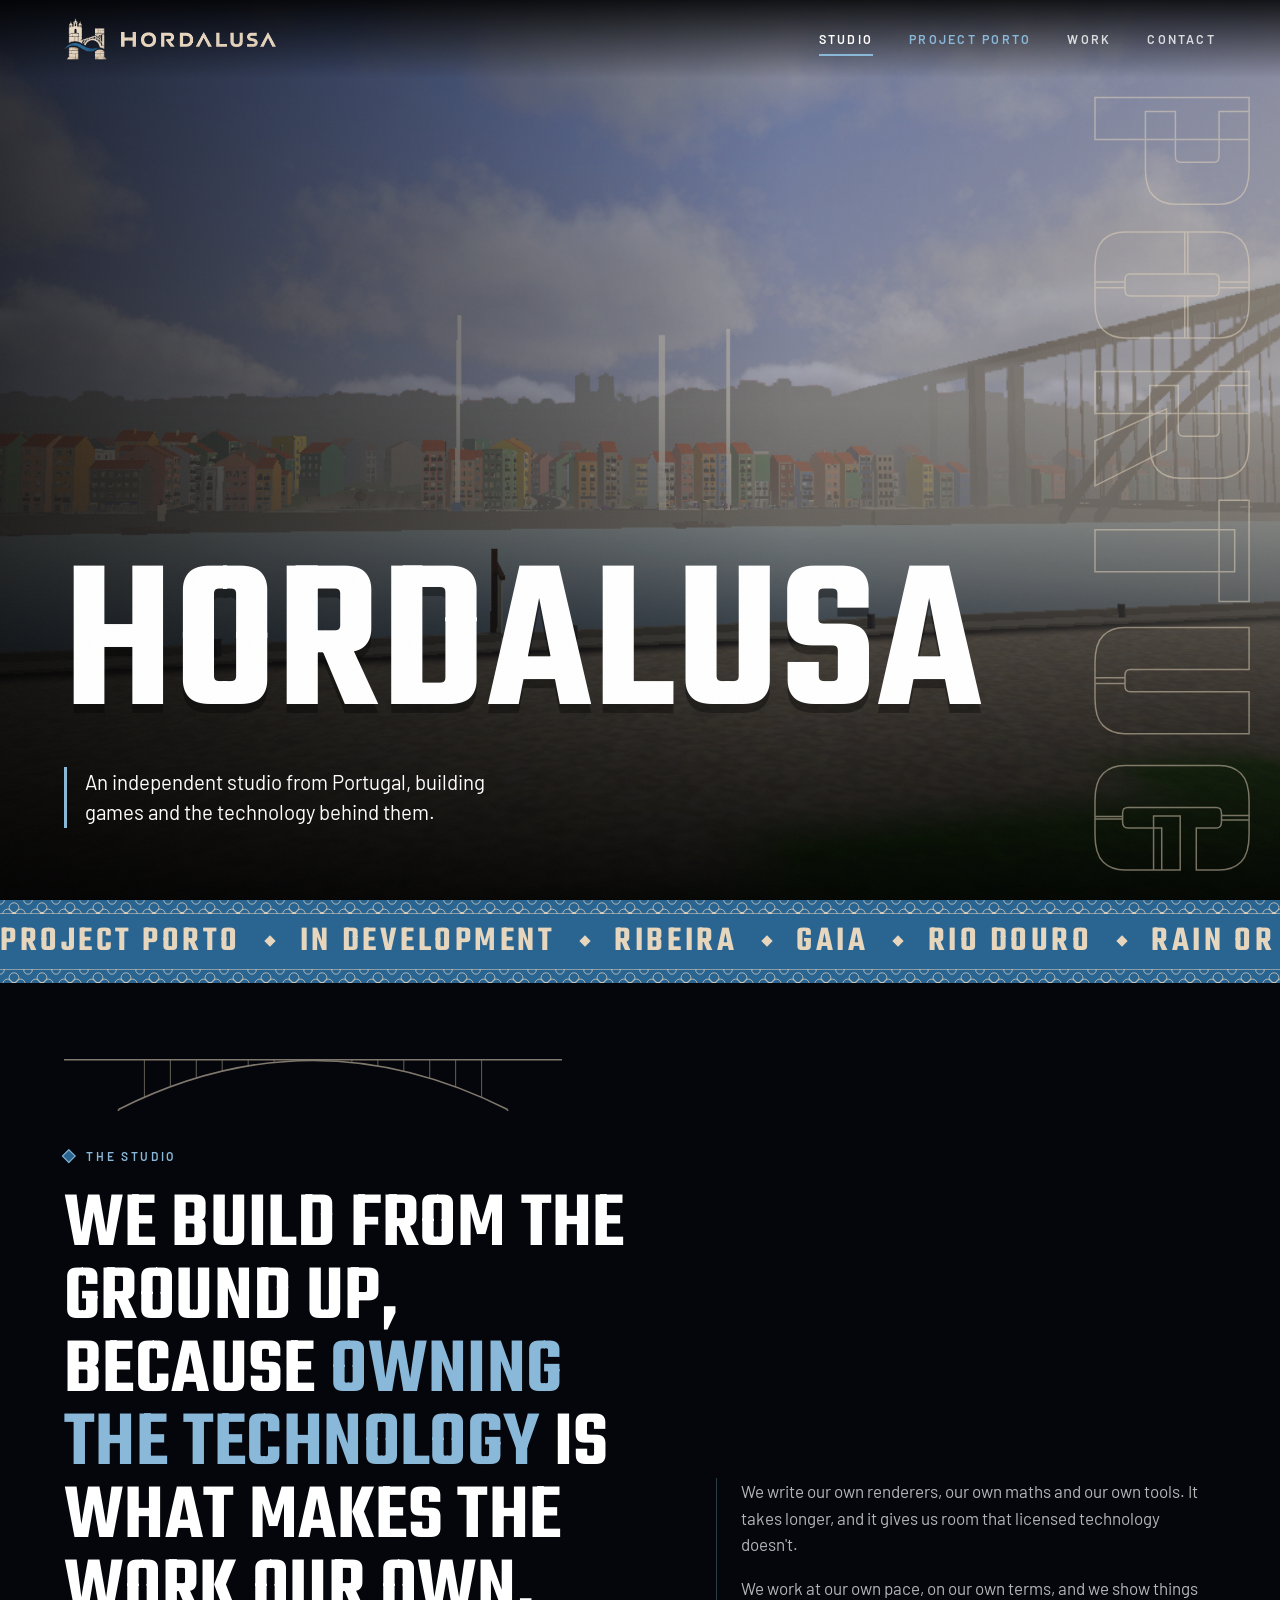
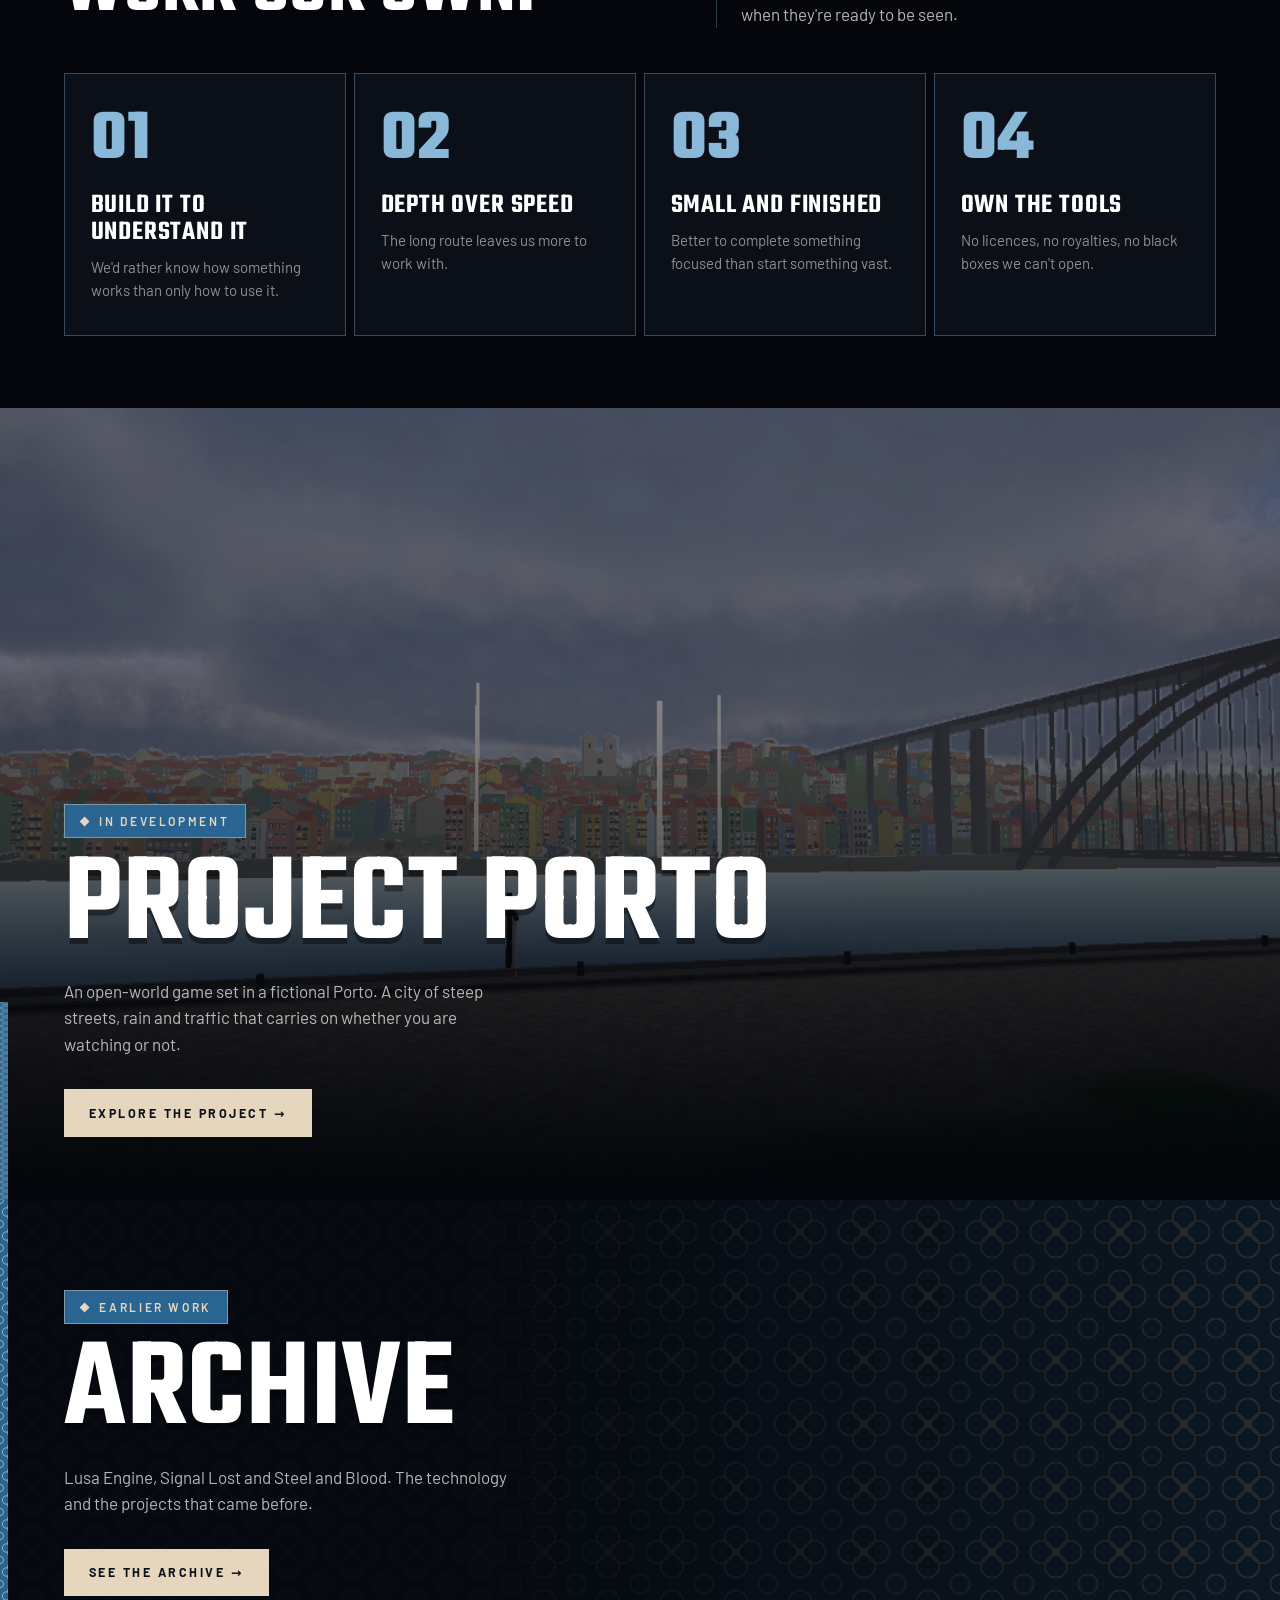
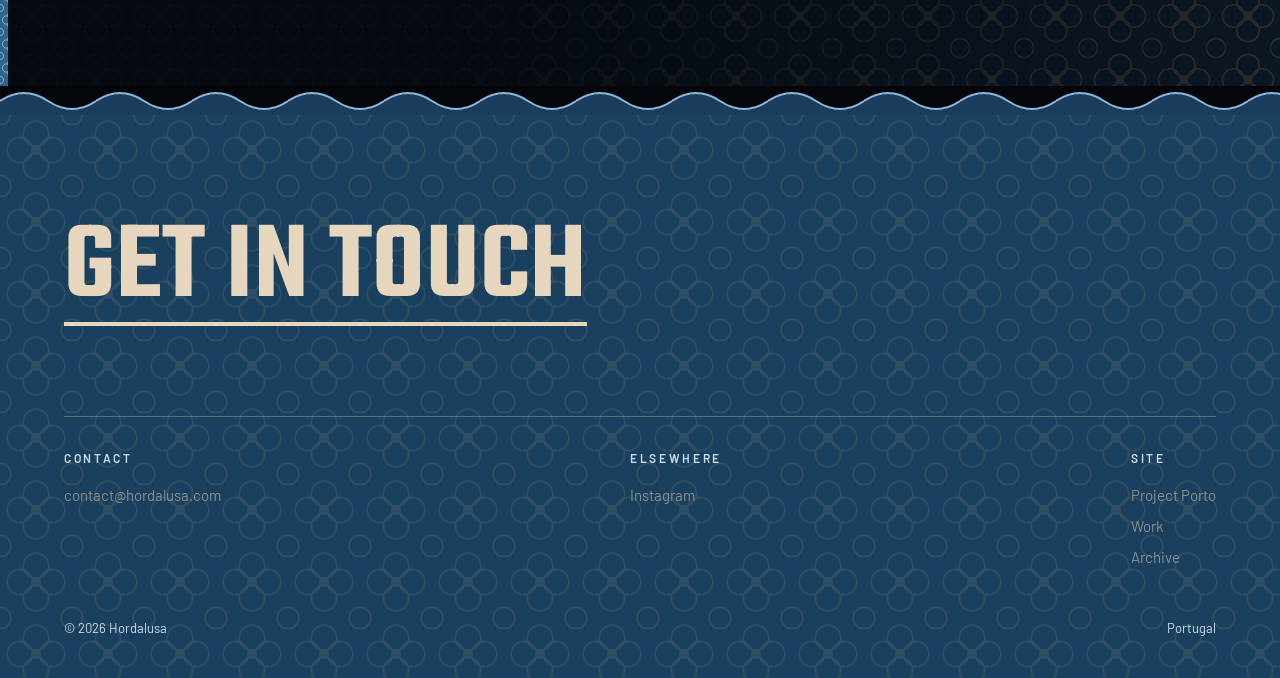
==== index.html @ 6fff0512 "Azulejo look: logo palette, real logo, tighter spacing, mobile fixes - Use the Hordalusa logo (stone" ====
<!DOCTYPE html>
<html lang="en">

<head>
    <meta charset="UTF-8">
    <meta name="viewport" content="width=device-width, initial-scale=1.0">
    <meta name="description"
        content="Hordalusa is an independent studio from Portugal. We build games and the technology behind them, from the ground up.">
    <meta name="theme-color" content="#000000">
    <link rel="icon" type="image/png" sizes="128x128" href="brand/favicon.png">
    <link rel="icon" type="image/png" sizes="32x32" href="brand/favicon-32.png">
    <title>Hordalusa</title>
    <link rel="preconnect" href="https://fonts.googleapis.com">
    <link rel="preconnect" href="https://fonts.gstatic.com" crossorigin>
    <link href="https://fonts.googleapis.com/css2?family=Teko:wght@500;600;700&family=Barlow:wght@400;500;600&display=swap"
        rel="stylesheet">
    <link rel="stylesheet" href="style.css">
    <script src="script.js" defer></script>
    <script src="loader.js" defer></script>
</head>

<body class="loading">

    <!-- Loader -->
    <div class="loader" id="loader">
        <div class="loader-name"><span>Horda</span><span>Lusa</span></div>
        <div class="loader-stage"></div>
        <div class="loader-line"></div>
    </div>


    <header class="masthead">
        <a href="index.html" class="mark" aria-label="Hordalusa"><span>Horda</span><span>Lusa</span></a>
        <nav class="menu">
            <a href="index.html">Studio</a>
            <a href="porto.html">Project Porto</a>
            <a href="projects.html">Work</a>
            <a href="#contact">Contact</a>
        </nav>
        <button class="menu-btn" aria-expanded="false">Menu</button>
    </header>

    <!-- ===================== STAGE ===================== -->
    <section class="stage" data-word="PORTUGAL">
        <div class="stage-media">
            <img src="porto/porto-hero.png" alt="" fetchpriority="high">
        </div>
        <div class="stage-content">
            <h1 class="title-xl">Hordalusa</h1>
            <p class="body-lg">An independent studio from Portugal, building games and
                the technology behind them.</p>
        </div>
    </section>

    <div class="ticker" aria-hidden="true">
        <div class="ticker-track"><span>Project Porto</span><span>In development</span><span>Ribeira</span><span>Gaia</span><span>Rio Douro</span><span>Rain or shine</span><span>Day and night</span><span>Made in Portugal</span><span>Project Porto</span><span>In development</span><span>Ribeira</span><span>Gaia</span><span>Rio Douro</span><span>Rain or shine</span><span>Day and night</span><span>Made in Portugal</span><span>Project Porto</span><span>In development</span><span>Ribeira</span><span>Gaia</span><span>Rio Douro</span><span>Rain or shine</span><span>Day and night</span><span>Made in Portugal</span><span>Project Porto</span><span>In development</span><span>Ribeira</span><span>Gaia</span><span>Rio Douro</span><span>Rain or shine</span><span>Day and night</span><span>Made in Portugal</span></div>
    </div>

    <!-- =========================================================================
         LATEST  (OCULTO: atributo "hidden" na <section>. Para voltar a mostrar,
         basta tirar o "hidden". O conteudo do devlog da Lusa Engine / Signal Lost
         continua todo aqui e em lusa-engine.html.)

         As tres entradas mais recentes do devlog, espelhadas aqui. E' a unica
         coisa da homepage que muda, por isso vem logo a seguir ao hero.

         A PRIMEIRA e' a entrada em destaque (.latest-lead) e leva imagem
         grande; as outras duas sao secundarias. Quando acrescentares uma
         entrada nova em lusa-engine.html: o que estava em destaque passa a
         secundario, o ultimo secundario sai, e a nova entra no destaque.
         ====================================================================== -->
    <section class="latest" id="latest" hidden>
        <div class="latest-head">
            <div>
                <span class="meta">Latest</span>
                <h2 class="title-lg">What we're working on</h2>
            </div>
            <a href="lusa-engine.html#devlog" class="go">Read the devlog &rarr;</a>
        </div>

        <div class="latest-grid">

            <a href="lusa-engine.html#devlog" class="latest-item latest-lead rise">
                <div class="latest-shot">
                    <img src="engine/signal-lost-prop-dresser.png"
                         alt="A dark wooden dresser with brass handles"
                         loading="lazy" width="1174" height="904">
                </div>
                <div class="latest-text">
                    <div class="latest-meta">
                        <span class="latest-version">v0.9</span>
                        <span class="latest-track">Signal Lost</span>
                    </div>
                    <h3>The things people leave behind</h3>
                    <p>The house is being furnished one object at a time, and each one has
                        to survive a torch beam resting on it &mdash; because that is the
                        moment a player decides whether anyone ever lived here.</p>
                    <span class="go">Read it &rarr;</span>
                </div>
            </a>

            <a href="lusa-engine.html#devlog" class="latest-item rise">
                <div class="latest-shot">
                    <img src="engine/signal-lost-radio-02.png"
                         alt="A hand holding a police radio"
                         loading="lazy" width="970" height="771">
                </div>
                <div class="latest-text">
                    <div class="latest-meta">
                        <span class="latest-version">v0.7</span>
                        <span class="latest-track">Signal Lost</span>
                    </div>
                    <h3>The thing in your hand</h3>
                    <p>The radio is the only company you get.</p>
                </div>
            </a>

            <a href="lusa-engine.html#devlog" class="latest-item rise">
                <div class="latest-shot">
                    <img src="engine/signal-lost-hall-01.png"
                         alt="The hall of the house, lit by a single lamp"
                         loading="lazy" width="1451" height="969">
                </div>
                <div class="latest-text">
                    <div class="latest-meta">
                        <span class="latest-version">v0.6</span>
                        <span class="latest-track">Signal Lost</span>
                    </div>
                    <h3>The hall</h3>
                    <p>The first room, and the one that teaches you how far the light
                        reaches.</p>
                </div>
            </a>

        </div>
    </section>

    <!-- ===================== STATEMENT ===================== -->
    <section class="statement" id="studio">
        <div class="statement-inner">
            <span class="meta rise">The studio</span>
            <p class="statement-lead rise">We build from the ground up, because <span class="hl">owning the
                technology</span> is what makes the work our own.</p>

            <div class="statement-body rise">
                <p>We write our own renderers, our own maths and our own tools. It takes longer,
                    and it gives us room that licensed technology doesn't.</p>
                <p>We work at our own pace, on our own terms, and we show things when they're
                    ready to be seen.</p>
            </div>

            <div class="tenets">
                <div class="tenet rise">
                    <h3>Build it to understand it</h3>
                    <p>We'd rather know how something works than only how to use it.</p>
                </div>
                <div class="tenet rise">
                    <h3>Depth over speed</h3>
                    <p>The long route leaves us more to work with.</p>
                </div>
                <div class="tenet rise">
                    <h3>Small and finished</h3>
                    <p>Better to complete something focused than start something vast.</p>
                </div>
                <div class="tenet rise">
                    <h3>Own the tools</h3>
                    <p>No licences, no royalties, no black boxes we can't open.</p>
                </div>
            </div>
        </div>
    </section>

    <!-- ===================== WORK ===================== -->
    <a href="porto.html" class="band">
        <div class="band-media">
            <img src="porto/porto-rain.png" alt="The Douro under a heavy rain sky, the far bank and the bridge" loading="lazy">
        </div>
        <div class="band-content">
            <span class="meta">In development</span>
            <h2 class="title-lg">Project Porto</h2>
            <p>An open-world game set in a fictional Porto. A city of steep streets, rain
                and traffic that carries on whether you are watching or not.</p>
            <span class="go">Explore the project &rarr;</span>
        </div>
    </a>

    <section class="band band-plain">
        <div class="band-content">
            <span class="meta">Earlier work</span>
            <h2 class="title-lg">Archive</h2>
            <p>Lusa Engine, Signal Lost and Steel and Blood. The technology and the
                projects that came before.</p>
            <a href="projects.html#archive" class="go">See the archive &rarr;</a>
        </div>
    </section>

    <!-- ===================== FOOT ===================== -->
    <footer class="foot" id="contact">
        <div class="foot-inner">
            <a href="mailto:contact@hordalusa.com" class="foot-cta">Get in touch</a>

            <div class="foot-rows">
                <div class="foot-col">
                    <span class="meta">Contact</span>
                    <a href="mailto:contact@hordalusa.com">contact@hordalusa.com</a>
                </div>
                <div class="foot-col">
                    <span class="meta">Elsewhere</span>
                    <a href="https://instagram.com/hordalusa" target="_blank" rel="noopener">Instagram</a>
                </div>
                <div class="foot-col">
                    <span class="meta">Site</span>
                    <a href="porto.html">Project Porto</a>
                    <a href="projects.html">Work</a>
                    <a href="projects.html#archive">Archive</a>
                </div>
            </div>

            <div class="foot-base">
                <span>&copy; 2026 Hordalusa</span>
                <span>Portugal</span>
            </div>
        </div>
    </footer>

</body>

</html>
---- style.css ----
/* =============================================================================
   HORDALUSA
   -----------------------------------------------------------------------------
   The work is the design. Imagery runs edge to edge, typography carries the
   voice, and there is almost no interface in between. No cards, no borders,
   no badges — those belong to dashboards, not studios.
   ============================================================================= */

:root {
    --black: #000;
    --near-black: #060606;
    --white: #fff;
    --grey: #8f8f8f;
    --grey-dark: #4a4a4a;
    --line: rgba(255, 255, 255, 0.14);

    --display: 'Teko', system-ui, sans-serif;
    --body: 'Barlow', system-ui, sans-serif;

    --ease: cubic-bezier(0.22, 1, 0.36, 1);
    --gutter: clamp(1.5rem, 5vw, 5rem);
}

*,
*::before,
*::after {
    box-sizing: border-box;
    margin: 0;
    padding: 0;
}

html {
    scroll-behavior: smooth;
    -webkit-text-size-adjust: 100%;
}

body {
    background: var(--black);
    color: var(--white);
    font-family: var(--body);
    font-size: 1.0625rem;
    line-height: 1.55;
    -webkit-font-smoothing: antialiased;
    overflow-x: hidden;
}

img {
    display: block;
    max-width: 100%;
}

a {
    color: inherit;
    text-decoration: none;
}

ul {
    list-style: none;
}

/* -----------------------------------------------------------------------------
   Type
   -------------------------------------------------------------------------- */
/* Teko is already condensed and carries a lot of internal leading, so the
   display sizes run larger and the line-height tighter than a normal
   grotesque would take. Tracking stays near zero — squeezing a condensed
   face further just closes the counters. */
h1,
h2,
h3 {
    font-family: var(--display);
    font-weight: 600;
    line-height: 0.8;
    letter-spacing: 0.005em;
    text-transform: uppercase;
}

/* The huge one. Scales the whole way down without breaking. */
.title-xl {
    font-size: clamp(4rem, 17vw, 15rem);
}

.title-lg {
    font-size: clamp(3rem, 10vw, 8rem);
}

.title-md {
    font-size: clamp(2rem, 5vw, 4rem);
}

.body-lg {
    font-size: clamp(1.125rem, 1.6vw, 1.4rem);
    line-height: 1.5;
    color: rgba(255, 255, 255, 0.82);
    max-width: 40ch;
}

p {
    color: rgba(255, 255, 255, 0.7);
    max-width: 62ch;
}

p + p {
    margin-top: 1.1rem;
}

.dim {
    color: var(--grey);
}

/* Small caps metadata. Used sparingly — one per section at most. */
.meta {
    font-family: var(--body);
    font-size: 0.75rem;
    font-weight: 500;
    letter-spacing: 0.22em;
    text-transform: uppercase;
    color: var(--grey);
}

/* -----------------------------------------------------------------------------
   Masthead — sits over the artwork, never boxed in
   -------------------------------------------------------------------------- */
.masthead {
    position: fixed;
    top: 0;
    left: 0;
    right: 0;
    z-index: 100;
    display: flex;
    align-items: center;
    justify-content: space-between;
    padding: 1.6rem var(--gutter);
    mix-blend-mode: difference;
    /* keeps the nav legible over any image, light or dark */
}

.mark {
    font-family: var(--display);
    font-weight: 600;
    font-size: 1.5rem;
    line-height: 1;
    letter-spacing: 0.1em;
    text-transform: uppercase;
}

.menu {
    display: flex;
    gap: 2.25rem;
    font-family: var(--body);
    font-size: 0.78rem;
    font-weight: 500;
    letter-spacing: 0.18em;
    text-transform: uppercase;
}

.menu a {
    opacity: 0.65;
    transition: opacity 0.3s var(--ease);
}

.menu a:hover,
.menu a[aria-current="page"] {
    opacity: 1;
}

.menu-btn {
    display: none;
    background: none;
    border: 0;
    color: inherit;
    font-family: var(--body);
    font-size: 0.78rem;
    font-weight: 500;
    letter-spacing: 0.18em;
    text-transform: uppercase;
    cursor: pointer;
}

/* -----------------------------------------------------------------------------
   Stage — full-viewport opening
   -------------------------------------------------------------------------- */
.stage {
    position: relative;
    min-height: 100svh;
    display: flex;
    align-items: flex-end;
    padding: 0 var(--gutter) clamp(3rem, 8vh, 6rem);
    overflow: hidden;
}

.stage-media {
    position: absolute;
    inset: 0;
    z-index: -2;
}

.stage-media img {
    width: 100%;
    height: 100%;
    object-fit: cover;
    /* Push the artwork back so type stays readable without a heavy scrim */
    filter: brightness(0.62) contrast(1.05) saturate(0.9);
    /* A very slow drift. Long enough that it reads as the room breathing
       rather than as an animation playing. */
    animation: drift 32s var(--ease) infinite alternate;
    transform-origin: 55% 45%;
}

@keyframes drift {
    from { transform: scale(1.03); }
    to   { transform: scale(1.09); }
}

.stage-media::after {
    content: '';
    position: absolute;
    inset: 0;
    background: linear-gradient(to top, var(--black) 0%, transparent 55%),
        linear-gradient(to right, rgba(0, 0, 0, 0.55) 0%, transparent 60%);
}

.stage-content {
    position: relative;
    width: 100%;
}

.stage .body-lg {
    margin-top: 1.75rem;
}

/* -----------------------------------------------------------------------------
   Statement — a block of large type on black, breathing room around it
   -------------------------------------------------------------------------- */
.statement {
    padding: clamp(6rem, 16vh, 12rem) var(--gutter);
}

.statement-inner {
    max-width: 1400px;
    margin: 0 auto;
}

.statement .meta {
    display: block;
    margin-bottom: 2.5rem;
}

.statement-lead {
    font-family: var(--body);
    font-weight: 500;
    font-size: clamp(1.5rem, 3.2vw, 2.6rem);
    line-height: 1.2;
    letter-spacing: -0.02em;
    max-width: 26ch;
    color: var(--white);
}

.statement-body {
    margin-top: 2.5rem;
    max-width: 52ch;
    font-size: 1.0625rem;
}

/* Principles as a plain horizontal run, no boxes */
.tenets {
    display: grid;
    grid-template-columns: repeat(auto-fit, minmax(min(200px, 100%), 1fr));
    gap: clamp(2rem, 4vw, 4rem);
    margin-top: clamp(4rem, 9vh, 7rem);
    padding-top: 2.5rem;
    border-top: 1px solid var(--line);
}

.tenet h3 {
    font-family: var(--body);
    font-weight: 600;
    font-size: 0.9375rem;
    line-height: 1.35;
    letter-spacing: 0.01em;
    text-transform: none;
    margin-bottom: 0.6rem;
}

.tenet p {
    font-size: 0.9375rem;
    color: var(--grey);
}

/* -----------------------------------------------------------------------------
   Band — a project, full bleed, one per screen
   -------------------------------------------------------------------------- */
.band {
    position: relative;
    min-height: 88svh;
    display: flex;
    align-items: flex-end;
    padding: 0 var(--gutter) clamp(3rem, 7vh, 5rem);
    overflow: hidden;
    border-top: 1px solid var(--line);
}

.band-media {
    position: absolute;
    inset: 0;
    z-index: -2;
}

.band-media img {
    width: 100%;
    height: 100%;
    object-fit: cover;
    filter: brightness(0.55) saturate(0.85);
    transform: scale(1.02);
    transition: transform 1.2s var(--ease), filter 1.2s var(--ease);
}

.band:hover .band-media img {
    transform: scale(1.06);
    filter: brightness(0.68) saturate(1);
}

.band-media::after {
    content: '';
    position: absolute;
    inset: 0;
    background: linear-gradient(to top, var(--black) 2%, rgba(0, 0, 0, 0.15) 60%, transparent 100%);
}

.band-content {
    position: relative;
    width: 100%;
    max-width: 1400px;
    margin: 0 auto;
}

.band-content .meta {
    display: block;
    margin-bottom: 1.1rem;
}

.band h2 {
    margin-bottom: 1.25rem;
}

.band p {
    max-width: 46ch;
}

/* A quiet arrow that only fills in on hover */
.go {
    display: inline-flex;
    align-items: center;
    gap: 0.6rem;
    margin-top: 2rem;
    font-family: var(--body);
    font-size: 0.78rem;
    font-weight: 500;
    letter-spacing: 0.2em;
    text-transform: uppercase;
    padding-bottom: 0.4rem;
    border-bottom: 1px solid rgba(255, 255, 255, 0.35);
    transition: border-color 0.3s var(--ease), gap 0.3s var(--ease);
}

.band:hover .go,
.go:hover {
    border-bottom-color: var(--white);
    gap: 1rem;
}

/* A band with no artwork yet — nothing but type on black */
.band-plain {
    min-height: 60svh;
    background: var(--near-black);
}

/* -----------------------------------------------------------------------------
   Latest — the newest devlog entries, pulled onto the home page

   Three cards, image-led, following the same grammar as the bands: the picture
   moves a little on hover and the type stays still.
   -------------------------------------------------------------------------- */
/* Vem logo a seguir ao hero, por isso não leva risca em cima -- separa-se do
   que vem depois, não do que vem antes. */
.latest {
    padding: clamp(3.5rem, 8vw, 6.5rem) var(--gutter) clamp(4rem, 10vw, 8rem);
    background: var(--near-black);
    border-bottom: 1px solid var(--line);
}

.latest-head {
    max-width: 1400px;
    margin: 0 auto clamp(2.5rem, 5vw, 4rem);
    display: flex;
    align-items: baseline;
    justify-content: space-between;
    gap: 2rem;
    flex-wrap: wrap;
}

.latest-head .title-md {
    margin-top: 0.6rem;
}

/* O .go traz margin-top para viver debaixo de um parágrafo; aqui está numa
   linha de cabeçalho e alinha pela base do título. */
.latest-head .go {
    margin-top: 0;
}

.latest-grid {
    max-width: 1400px;
    margin: 0 auto;
    display: grid;
    gap: clamp(1.5rem, 3vw, 2.5rem);
    grid-template-columns: 1fr;
}

/* Duas colunas para as entradas secundárias; a de destaque atravessa as duas
   e põe a imagem ao lado do texto em vez de por cima. */
@media (min-width: 800px) {
    .latest-grid {
        grid-template-columns: 1fr 1fr;
    }

    .latest-lead {
        grid-column: 1 / -1;
        display: grid;
        grid-template-columns: 1.4fr 1fr;
        gap: clamp(2rem, 4vw, 3.5rem);
        align-items: center;
    }

    .latest-lead .latest-shot {
        aspect-ratio: 16 / 10;
        margin-bottom: 0;
    }

    .latest-lead h3 {
        font-size: clamp(1.75rem, 3.4vw, 2.75rem);
    }

    .latest-lead p {
        font-size: 1.0625rem;
        max-width: 46ch;
    }
}

/* O destaque leva um "Read it" próprio; nas secundárias o cartão inteiro é o
   link e uma seta extra só faria ruído. */
.latest-lead .go {
    margin-top: 1.75rem;
}

.latest-item {
    display: block;
    position: relative;
}

.latest-shot {
    position: relative;
    overflow: hidden;
    aspect-ratio: 4 / 3;
    background: var(--near-black);
    margin-bottom: 1.25rem;
}

.latest-shot img {
    width: 100%;
    height: 100%;
    object-fit: cover;
    filter: brightness(0.78) saturate(0.9);
    transform: scale(1.01);
    transition: transform 1.2s var(--ease), filter 1.2s var(--ease);
}

.latest-item:hover .latest-shot img {
    transform: scale(1.06);
    filter: brightness(0.92) saturate(1);
}

/* Envolve o texto do cartão, para que no destaque possa ser a segunda coluna
   ao lado da imagem em vez de ficar por baixo dela. */
.latest-text {
    min-width: 0;
}

.latest-meta {
    display: flex;
    align-items: baseline;
    gap: 0.75rem;
    margin-bottom: 0.6rem;
}

.latest-version {
    font-family: var(--display);
    font-size: 1rem;
    letter-spacing: 0.06em;
}

.latest-track {
    font-family: var(--body);
    font-size: 0.68rem;
    font-weight: 500;
    letter-spacing: 0.18em;
    text-transform: uppercase;
    color: var(--grey);
}

.latest-item h3 {
    font-family: var(--display);
    font-size: clamp(1.35rem, 2.2vw, 1.75rem);
    line-height: 1.1;
    margin-bottom: 0.6rem;
    transition: color 0.3s var(--ease);
}

.latest-item p {
    color: rgba(255, 255, 255, 0.68);
    font-size: 0.95rem;
    max-width: 40ch;
}

.latest-item:hover h3 {
    color: var(--grey);
}

.latest-item:focus-visible {
    outline: 1px solid var(--white);
    outline-offset: 6px;
}

/* -----------------------------------------------------------------------------
   Page opening for inner pages
   -------------------------------------------------------------------------- */
.opening {
    padding: clamp(9rem, 22vh, 15rem) var(--gutter) clamp(3rem, 7vh, 5rem);
}

.opening-inner {
    max-width: 1400px;
    margin: 0 auto;
}

.opening .meta {
    display: block;
    margin-bottom: 1.5rem;
}

.opening .body-lg {
    margin-top: 1.75rem;
}

/* -----------------------------------------------------------------------------
   Editorial block — plain prose on black
   -------------------------------------------------------------------------- */
.block {
    padding: clamp(3rem, 8vh, 6rem) var(--gutter);
}

.block-inner {
    max-width: 1400px;
    margin: 0 auto;
}

/* Full-bleed image strip */
.strip {
    display: grid;
    grid-template-columns: repeat(auto-fit, minmax(min(300px, 100%), 1fr));
    gap: 2px;
    /* hairline gaps, so it reads as one surface */
}

.strip img {
    width: 100%;
    aspect-ratio: 4 / 3;
    object-fit: cover;
    filter: saturate(0.92);
    transition: filter 0.5s var(--ease);
}

.strip img:hover {
    filter: saturate(1) brightness(1.08);
}

.caption {
    padding: 1rem var(--gutter) 0;
    font-size: 0.8125rem;
    color: var(--grey-dark);
}

/* Two-column prose */
.duo {
    display: grid;
    grid-template-columns: repeat(auto-fit, minmax(min(300px, 100%), 1fr));
    gap: clamp(2rem, 5vw, 5rem);
}

/* A single quiet note */
.note {
    font-size: 0.9375rem;
    color: var(--grey);
    padding-left: 1.25rem;
    border-left: 1px solid var(--line);
}

/* -----------------------------------------------------------------------------
   Foot
   -------------------------------------------------------------------------- */
.foot {
    padding: clamp(5rem, 12vh, 9rem) var(--gutter) 2.5rem;
    border-top: 1px solid var(--line);
}

.foot-inner {
    max-width: 1400px;
    margin: 0 auto;
}

.foot-cta {
    font-family: var(--display);
    font-weight: 600;
    font-size: clamp(2.75rem, 9vw, 7rem);
    line-height: 0.85;
    letter-spacing: 0.005em;
    text-transform: uppercase;
    display: inline-block;
    padding-bottom: 0.3rem;
    border-bottom: 2px solid rgba(255, 255, 255, 0.25);
    transition: border-color 0.3s var(--ease);
}

.foot-cta:hover {
    border-bottom-color: var(--white);
}

.foot-rows {
    display: flex;
    flex-wrap: wrap;
    justify-content: space-between;
    gap: 2rem;
    margin-top: clamp(4rem, 10vh, 7rem);
    padding-top: 2rem;
    border-top: 1px solid var(--line);
}

.foot-col {
    display: flex;
    flex-direction: column;
    gap: 0.5rem;
    font-size: 0.9375rem;
}

.foot-col .meta {
    margin-bottom: 0.5rem;
}

.foot-col a {
    color: var(--grey);
    transition: color 0.3s var(--ease);
}

.foot-col a:hover {
    color: var(--white);
}

.foot-base {
    margin-top: 3rem;
    font-size: 0.8125rem;
    color: var(--grey-dark);
    display: flex;
    flex-wrap: wrap;
    justify-content: space-between;
    gap: 0.5rem;
}

/* -----------------------------------------------------------------------------
   Loader — a herd of Lusitano horses
   -------------------------------------------------------------------------- */
body.loading {
    overflow: hidden;
}

.loader {
    position: fixed;
    inset: 0;
    z-index: 9999;
    background: var(--black);
    display: flex;
    flex-direction: column;
    align-items: center;
    justify-content: center;
    gap: 1.25rem;
    opacity: 1;
    transition: opacity 0.6s var(--ease), visibility 0.6s;
}

.loader.done {
    opacity: 0;
    visibility: hidden;
}

.loader-name {
    font-family: var(--display);
    font-weight: 600;
    font-size: clamp(2.5rem, 9vw, 6rem);
    line-height: 0.85;
    letter-spacing: 0.02em;
    text-transform: uppercase;
    text-align: center;
}

.loader-name span {
    display: block;
}

.loader-name span:last-child {
    color: var(--grey-dark);
}

/* The strip the herd runs across */
.loader-stage {
    position: relative;
    width: min(620px, 82vw);
    margin: 0 auto;
    height: clamp(96px, 15vh, 140px);
    overflow: hidden;
    /* Fade the ends so horses enter and leave rather than pop */
    mask-image: linear-gradient(to right, transparent, #000 12%, #000 88%, transparent);
    -webkit-mask-image: linear-gradient(to right, transparent, #000 12%, #000 88%, transparent);

}

.herd {
    position: absolute;
    inset: 0;
}

.rank {
    position: absolute;
    left: 0;
    right: 0;
    height: 100%;
}

/* Depth: further back means smaller, dimmer and slower */
.rank-back {
    bottom: 34%;
    opacity: 0.28;
    --size: 44px;
    --speed: 7.5s;
}

.rank-mid {
    bottom: 16%;
    opacity: 0.55;
    --size: 62px;
    --speed: 6s;
}

.rank-front {
    bottom: 0;
    opacity: 1;
    --size: 82px;
    --speed: 4.8s;
}

.runner {
    position: absolute;
    bottom: 0;
    left: 0;
    /* A negative delay of a fraction of the duration drops each horse in
       part-way through the loop, which keeps the herd together as a group
       instead of stacking them at the start line. */
    animation: run var(--speed) linear infinite;
    animation-delay: calc(var(--speed) * var(--start));
}

.horse {
    width: var(--size);
    height: auto;
    display: block;
    fill: var(--white);
}

/* The whole animal rises and falls with the stride */
.horse-rig {
    animation: bound 0.62s ease-in-out infinite;
    animation-delay: var(--phase);
    transform-origin: 60px 44px;
}

.leg {
    animation-duration: 0.62s;
    animation-iteration-count: infinite;
    animation-timing-function: ease-in-out;
    animation-delay: var(--phase);
}

/* A gallop is not a trot: the diagonal pairs are offset, not opposite.
   Hind legs lead, front legs follow, which is what sells the gait. */
.leg-nh { animation-name: hind; }
.leg-oh { animation-name: hind; animation-delay: calc(var(--phase) - 0.09s); }
.leg-nf { animation-name: fore; animation-delay: calc(var(--phase) - 0.24s); }
.leg-of { animation-name: fore; animation-delay: calc(var(--phase) - 0.32s); }

/* Hooves sit a shade darker than the coat. Enough to read as feet,
   not enough to draw attention. */
.hoof {
    fill: rgba(0, 0, 0, 0.35);
}

.tail {
    animation: tail 1.24s ease-in-out infinite;
    transform-origin: 24px 40px;
}

/* Mane and tail move on a slower cycle than the legs — hair lags behind
   the body rather than matching its rhythm.

   ⚠️ The mane must NOT rotate. It is anchored to the crest of the neck at
   both ends, and the poll end sits ~30 units from any sensible pivot — even
   a few degrees swings it clear of the neck and it reads as detached.
   A small vertical lift keeps it alive without breaking the join. */
.mane {
    animation: mane 1.02s ease-in-out infinite;
}

@keyframes mane {
    0%, 100% { transform: translateY(0); }
    45%      { transform: translateY(-1px); }
}

@keyframes run {
    from { left: -22%; }
    to   { left: 112%; }
}

@keyframes bound {
    0%, 100% { transform: translateY(0) rotate(0deg); }
    30%      { transform: translateY(-7px) rotate(-2.5deg); }
    60%      { transform: translateY(-2px) rotate(1.5deg); }
}

@keyframes hind {
    0%, 100% { transform: rotate(-34deg); }
    35%      { transform: rotate(28deg); }
    70%      { transform: rotate(6deg); }
}

@keyframes fore {
    0%, 100% { transform: rotate(30deg); }
    35%      { transform: rotate(-32deg); }
    70%      { transform: rotate(-6deg); }
}

@keyframes tail {
    0%, 100% { transform: rotate(0deg); }
    50%      { transform: rotate(-11deg); }
}

/* Thin progress hairline under the herd */
.loader-line {
    width: min(240px, 50vw);
    height: 1px;
    background: rgba(255, 255, 255, 0.16);
    position: relative;
    overflow: hidden;
}

.loader-line::after {
    content: '';
    position: absolute;
    inset: 0;
    background: var(--white);
    transform: translateX(-100%);
    /* Matched to how long the loader actually holds. A sweep slower than the
       curtain reads as a bar that never finished. */
    animation: sweep 0.9s var(--ease) infinite;
}

@keyframes sweep {
    to { transform: translateX(100%); }
}

/* -----------------------------------------------------------------------------
   Devlog

   Uma linha temporal de entradas. A régua vertical é um pseudo-elemento da
   lista, não de cada entrada -- assim ela é contínua e não tem falhas entre
   blocos, seja qual for o número de entradas.
   -------------------------------------------------------------------------- */
.devlog {
    padding: clamp(4rem, 10vw, 9rem) var(--gutter);
    border-top: 1px solid var(--line);
}

.devlog-head {
    max-width: 68rem;
    margin: 0 auto clamp(2.5rem, 6vw, 4.5rem);
}

.devlog-head .title-md {
    margin-top: 0.6rem;
}

.log-list {
    max-width: 68rem;
    margin: 0 auto;
    position: relative;
}

/* A régua. Alinhada com o centro do marcador de cada entrada. */
.log-list::before {
    content: '';
    position: absolute;
    left: 0;
    top: 0.6rem;
    bottom: 0.6rem;
    width: 1px;
    background: linear-gradient(to bottom,
        var(--line) 0%,
        var(--line) 85%,
        transparent 100%);
}

.log {
    position: relative;
    padding-left: clamp(1.75rem, 4vw, 3.5rem);
    padding-bottom: clamp(3rem, 7vw, 5.5rem);
    display: grid;
    grid-template-columns: 1fr;
    gap: 1.5rem;
}

.log:last-child {
    padding-bottom: 0;
}

/* O marcador sobre a régua. */
.log::before {
    content: '';
    position: absolute;
    left: -3px;
    top: 0.55rem;
    width: 7px;
    height: 7px;
    border-radius: 50%;
    background: var(--white);
}

/* Em ecrãs pequenos a meta é uma linha só: versão, etiqueta e data juntas à
   esquerda, e o número empurrado para a direita pela margem automática. */
.log-meta {
    display: flex;
    align-items: baseline;
    flex-wrap: wrap;
    gap: 0.5rem 0.75rem;
}

.log-meta .log-no {
    margin-left: auto;
}

.log-date {
    font-family: var(--body);
    font-size: 0.78rem;
    letter-spacing: 0.16em;
    text-transform: uppercase;
    color: var(--grey);
}

/* O número da entrada, grande e apagado -- marca a passagem do tempo sem
   competir com o título. */
.log-no {
    font-family: var(--display);
    font-size: clamp(2.5rem, 6vw, 4.5rem);
    line-height: 0.8;
    color: rgba(255, 255, 255, 0.07);
    user-select: none;
}

.log-title {
    font-family: var(--display);
    font-size: clamp(1.5rem, 3vw, 2.25rem);
    line-height: 1.05;
    margin-bottom: 1rem;
}

.log-body p {
    color: rgba(255, 255, 255, 0.72);
    line-height: 1.65;
    max-width: 54ch;
}

.log-body p + p {
    margin-top: 0.9rem;
}

.log-media img {
    width: 100%;
    height: auto;
    display: block;
    border: 1px solid var(--line);
}

/* A partir de ecrãs médios, texto e imagem lado a lado. O número sobe para a
   coluna da esquerda, junto à data. */
@media (min-width: 900px) {
    .log {
        grid-template-columns: 11rem 1fr;
        column-gap: clamp(2rem, 4vw, 3.5rem);
        align-items: start;
    }

    .log-meta {
        flex-direction: column;
        align-items: flex-start;
        gap: 0.5rem;
        grid-row: 1;
    }

    /* Em coluna já não há linha para preencher -- o número volta a alinhar
       à esquerda com a versão e a data. */
    .log-meta .log-no {
        margin-left: 0;
        margin-top: 0.4rem;
    }

    .log-body,
    .log-media {
        grid-column: 2;
    }

    .log-media {
        margin-top: 1.75rem;
    }
}

/* -----------------------------------------------------------------------------
   Devlog — versão, etiqueta e filtro

   Cada entrada declara a que linha pertence (engine ou jogo) através de
   data-track. O filtro no topo esconde as outras pondo hidden nas entradas,
   e a régua continua contínua porque é da lista, não das entradas.
   -------------------------------------------------------------------------- */
.log-version {
    font-family: var(--display);
    font-size: 1.05rem;
    letter-spacing: 0.06em;
    color: var(--white);
}

/* A etiqueta da linha. Discreta -- diz de que lado é a entrada sem gritar. */
.log-track {
    font-family: var(--body);
    font-size: 0.68rem;
    font-weight: 500;
    letter-spacing: 0.18em;
    text-transform: uppercase;
    color: var(--grey);
    border: 1px solid var(--line);
    padding: 0.28rem 0.55rem;
    white-space: nowrap;
    align-self: flex-start;
}

.log[data-track="game"] .log-track {
    color: rgba(255, 255, 255, 0.82);
    border-color: rgba(255, 255, 255, 0.28);
}

.log[hidden] {
    display: none;
}

/* Os botões do filtro. */
.log-filter {
    display: flex;
    flex-wrap: wrap;
    gap: 0.6rem;
    max-width: 68rem;
    margin: 0 auto clamp(2rem, 4vw, 3rem);
}

.log-filter button {
    font-family: var(--body);
    font-size: 0.72rem;
    font-weight: 500;
    letter-spacing: 0.18em;
    text-transform: uppercase;
    color: var(--grey);
    background: none;
    border: 1px solid var(--line);
    padding: 0.55rem 1.1rem;
    cursor: pointer;
    transition: color 0.4s var(--ease), border-color 0.4s var(--ease);
}

.log-filter button:hover {
    color: var(--white);
    border-color: rgba(255, 255, 255, 0.3);
}

.log-filter button[aria-pressed="true"] {
    color: var(--black);
    background: var(--white);
    border-color: var(--white);
}

/* Galeria da entrada. Uma imagem ocupa a largura toda; duas ou mais dividem-se
   em colunas iguais e mantêm a mesma proporção, para a grelha não ficar
   serrilhada quando os prints têm tamanhos diferentes. */
.log-shots {
    display: grid;
    gap: 0.75rem;
    grid-template-columns: 1fr;
}

.log-shots img {
    width: 100%;
    height: auto;
    display: block;
    border: 1px solid var(--line);
}

.log-shots figure {
    margin: 0;
}

.log-shots figcaption {
    font-family: var(--body);
    font-size: 0.72rem;
    letter-spacing: 0.1em;
    color: var(--grey);
    margin-top: 0.55rem;
}

@media (min-width: 700px) {
    .log-shots[data-shots="2"],
    .log-shots[data-shots="4"] {
        grid-template-columns: 1fr 1fr;
    }

    .log-shots[data-shots="3"],
    .log-shots[data-shots="5"],
    .log-shots[data-shots="6"] {
        grid-template-columns: repeat(3, 1fr);
    }

    .log-shots[data-shots="2"] img,
    .log-shots[data-shots="3"] img,
    .log-shots[data-shots="4"] img {
        aspect-ratio: 16 / 9;
        object-fit: cover;
    }

    /* Grelhas de cinco ou seis servem para peças isoladas, que são altas e não
       sobrevivem a um corte panorâmico. Ficam de pé, com a mesma altura entre
       si e o objeto inteiro dentro do quadro. */
    .log-shots[data-shots="5"] img,
    .log-shots[data-shots="6"] img {
        aspect-ratio: 3 / 4;
        object-fit: contain;
        background: rgba(255, 255, 255, 0.02);
    }
}

@media (min-width: 900px) {
    .log-shots {
        grid-column: 2;
        margin-top: 1.75rem;
    }
}

/* -----------------------------------------------------------------------------
   Lightbox — devlog shots at full size

   The renders are dark and detailed; at grid size a lot of them is lost. Click
   opens the original over a black field, and nothing else moves.
   -------------------------------------------------------------------------- */
.log-shots img,
.log-media img {
    cursor: zoom-in;
    transition: filter 0.5s var(--ease);
}

.log-shots img:hover,
.log-media img:hover {
    filter: brightness(1.08);
}

.lightbox {
    position: fixed;
    inset: 0;
    z-index: 200;
    display: flex;
    align-items: center;
    justify-content: center;
    padding: clamp(1.5rem, 5vw, 4rem);
    background: rgba(0, 0, 0, 0.94);
    opacity: 0;
    pointer-events: none;
    transition: opacity 0.4s var(--ease);
    cursor: zoom-out;
    border: 0;
    width: 100%;
    height: 100%;
}

.lightbox.open {
    opacity: 1;
    pointer-events: auto;
}

.lightbox img {
    max-width: 100%;
    max-height: 100%;
    width: auto;
    height: auto;
    object-fit: contain;
    transform: scale(0.98);
    transition: transform 0.4s var(--ease);
}

.lightbox.open img {
    transform: scale(1);
}

.lightbox-close {
    position: absolute;
    top: clamp(1rem, 3vw, 2rem);
    right: clamp(1rem, 3vw, 2rem);
    font-family: var(--body);
    font-size: 0.72rem;
    font-weight: 500;
    letter-spacing: 0.2em;
    text-transform: uppercase;
    color: var(--grey);
    background: none;
    border: 0;
    cursor: pointer;
    padding: 0.5rem;
}

.lightbox-close:hover {
    color: var(--white);
}

/* -----------------------------------------------------------------------------
   Reveal
   -------------------------------------------------------------------------- */
.rise {
    opacity: 0;
    transform: translateY(24px);
    transition: opacity 0.9s var(--ease), transform 0.9s var(--ease);
}

.rise.in {
    opacity: 1;
    transform: none;
}

@media (prefers-reduced-motion: reduce) {

    *,
    *::before,
    *::after {
        animation: none !important;
        transition-duration: 0.01ms !important;
    }

    .rise {
        opacity: 1;
        transform: none;
    }

    html {
        scroll-behavior: auto;
    }

    /* A galloping herd is a lot of movement. For anyone who has asked the
       system for less of it, show the name and nothing that moves. */
    .loader-stage,
    .loader-line {
        display: none;
    }
}

/* -----------------------------------------------------------------------------
   Small screens
   -------------------------------------------------------------------------- */
@media (max-width: 800px) {
    .masthead {
        mix-blend-mode: normal;
        background: rgba(0, 0, 0, 0.55);
        backdrop-filter: blur(10px);
    }

    .menu {
        position: fixed;
        inset: 0;
        flex-direction: column;
        align-items: flex-start;
        justify-content: center;
        gap: 1.5rem;
        padding: var(--gutter);
        background: var(--black);
        font-size: 1.5rem;
        letter-spacing: 0.08em;
        transform: translateY(-100%);
        transition: transform 0.5s var(--ease);
    }

    .menu.open {
        transform: none;
    }

    .menu a {
        opacity: 1;
    }

    .menu-btn {
        display: block;
        position: relative;
        z-index: 1;
    }

    .stage,
    .band {
        min-height: 78svh;
    }

    .band p,
    .body-lg {
        max-width: none;
    }
}


/* =============================================================================
   AZULEJO LAYER
   -----------------------------------------------------------------------------
   Porto, not a copy of anyone else's look. Cobalt tile blue, cream and a little
   terracotta (the roofs), on black. Tile pattern, the arch of the Dom Luis
   bridge and the river's waves are all drawn in SVG, inline, nothing to fetch.
   Sits last: delete from here down to return to the quiet look.
   ============================================================================= */
:root {
    --azul: #2a6592;
    --azul-deep: #173b57;
    --azul-light: #8ab8d8;
    --cream: #e6d6be;
    --ink: #0b1018;

    --tile: url("data:image/svg+xml;utf8,%3Csvg xmlns='http://www.w3.org/2000/svg' width='80' height='80' viewBox='0 0 80 80'%3E%3Crect width='80' height='80' fill='%232a6592'/%3E%3Cg fill='none' stroke='%23e6d6be' stroke-width='2'%3E%3Ccircle cx='40' cy='22' r='14'/%3E%3Ccircle cx='58' cy='40' r='14'/%3E%3Ccircle cx='40' cy='58' r='14'/%3E%3Ccircle cx='22' cy='40' r='14'/%3E%3Ccircle cx='0' cy='0' r='12'/%3E%3Ccircle cx='80' cy='0' r='12'/%3E%3Ccircle cx='0' cy='80' r='12'/%3E%3Ccircle cx='80' cy='80' r='12'/%3E%3C/g%3E%3Ccircle cx='40' cy='40' r='5' fill='%23e6d6be'/%3E%3C/svg%3E");
    --bridge: url("data:image/svg+xml;utf8,%3Csvg xmlns='http://www.w3.org/2000/svg' width='640' height='72' viewBox='0 0 640 72'%3E%3Cg fill='none' stroke='%23e6d6be' stroke-width='2'%3E%3Cpath d='M0 6 H640'/%3E%3Cpath d='M70 70 Q320 -56 570 70'/%3E%3Cpath d='M103.3 6 V54.3' stroke-width='1'/%3E%3Cpath d='M136.7 6 V40.9' stroke-width='1'/%3E%3Cpath d='M170.0 6 V29.7' stroke-width='1'/%3E%3Cpath d='M203.3 6 V20.7' stroke-width='1'/%3E%3Cpath d='M236.7 6 V14.0' stroke-width='1'/%3E%3Cpath d='M270.0 6 V9.5' stroke-width='1'/%3E%3Cpath d='M303.3 6 V7.3' stroke-width='1'/%3E%3Cpath d='M336.7 6 V7.3' stroke-width='1'/%3E%3Cpath d='M370.0 6 V9.5' stroke-width='1'/%3E%3Cpath d='M403.3 6 V14.0' stroke-width='1'/%3E%3Cpath d='M436.7 6 V20.7' stroke-width='1'/%3E%3Cpath d='M470.0 6 V29.7' stroke-width='1'/%3E%3Cpath d='M503.3 6 V40.9' stroke-width='1'/%3E%3Cpath d='M536.7 6 V54.3' stroke-width='1'/%3E%3Cpath d='M70 70 V72M570 70 V72'/%3E%3C/g%3E%3C/svg%3E");
    --wave: url("data:image/svg+xml;utf8,%3Csvg xmlns='http://www.w3.org/2000/svg' width='96' height='28' viewBox='0 0 96 28'%3E%3Cpath d='M0 14 Q24 -2 48 14 T96 14 V28 H0Z' fill='%23193d5b'/%3E%3Cpath d='M0 14 Q24 -2 48 14 T96 14' fill='none' stroke='%238ab8d8' stroke-width='2'/%3E%3C/svg%3E");
}

::selection {
    background: var(--azul);
    color: var(--cream);
}

/* Film grain, very light */
body::after {
    content: '';
    position: fixed;
    inset: 0;
    z-index: 90;
    pointer-events: none;
    opacity: 0.035;
    background-image: url("data:image/svg+xml;utf8,<svg xmlns='http://www.w3.org/2000/svg' width='160' height='160'><filter id='n'><feTurbulence type='fractalNoise' baseFrequency='0.9' numOctaves='2' stitchTiles='stitch'/></filter><rect width='100%' height='100%' filter='url(%23n)'/></svg>");
}

.progress {
    position: fixed;
    top: 0;
    left: 0;
    height: 3px;
    width: 100%;
    z-index: 120;
    background: var(--azul-light);
    transform: scaleX(0);
    transform-origin: 0 50%;
    pointer-events: none;
}

/* ---- Masthead ------------------------------------------------------------ */
.masthead {
    mix-blend-mode: normal;
    padding-top: 1.1rem;
    padding-bottom: 1.1rem;
    background: linear-gradient(to bottom, rgba(0, 0, 0, 0.85), rgba(0, 0, 0, 0));
    transition: background 0.4s var(--ease), padding 0.4s var(--ease);
}

.masthead.scrolled {
    background: rgba(0, 0, 0, 0.92);
    border-bottom: 1px solid var(--line);
    padding-top: 0.8rem;
    padding-bottom: 0.8rem;
}

.mark {
    font-size: 1.75rem;
    letter-spacing: 0.14em;
}

/* A tile set on its corner */
.mark::before {
    content: '';
    display: inline-block;
    width: 0.5em;
    height: 0.5em;
    margin-right: 0.7em;
    background: var(--azul);
    border: 2px solid var(--cream);
    outline: 2px solid var(--azul);
    outline-offset: -5px;
    transform: rotate(45deg) translateY(-0.04em);
}

.menu a {
    position: relative;
    opacity: 0.8;
    font-weight: 600;
}

.menu a::after {
    content: '';
    position: absolute;
    left: 0;
    right: 0;
    bottom: -0.45rem;
    height: 2px;
    background: var(--azul-light);
    transform: scaleX(0);
    transform-origin: 0 50%;
    transition: transform 0.35s var(--ease);
}

.menu a:hover::after,
.menu a[aria-current="page"]::after {
    transform: scaleX(1);
}

.menu a[href="porto.html"] {
    color: var(--azul-light);
    opacity: 1;
}

/* ---- Labels -------------------------------------------------------------- */
.meta {
    color: var(--azul-light);
    font-weight: 600;
}

.statement .meta::before,
.devlog-head .meta::before {
    content: '';
    display: inline-block;
    width: 0.6rem;
    height: 0.6rem;
    margin-right: 0.8rem;
    vertical-align: 0.08em;
    background: var(--azul);
    border: 1px solid var(--azul-light);
    transform: rotate(45deg);
}

.stage .meta,
.band-content .meta,
.opening .meta {
    display: inline-flex;
    align-items: center;
    gap: 0.7rem;
    padding: 0.45rem 1rem 0.4rem;
    background: var(--azul);
    color: var(--cream);
    border: 1px solid rgba(230, 214, 190, 0.45);
}

.stage .meta::before,
.band-content .meta::before,
.opening .meta::before {
    content: '';
    width: 0.45rem;
    height: 0.45rem;
    background: var(--cream);
    transform: rotate(45deg);
}

/* ---- Hero: a giant word standing on the edge of the picture ------------- */
.stage-media img {
    filter: brightness(0.8) contrast(1.1) saturate(1.1);
}

.stage-media::after {
    background: linear-gradient(to top, rgba(0, 0, 0, 0.92) 0%, transparent 55%),
        linear-gradient(to right, rgba(0, 0, 0, 0.65) 0%, transparent 62%);
}

.stage::after {
    content: attr(data-word);
    position: absolute;
    right: calc(var(--gutter) * 0.45);
    top: 5.5rem;
    bottom: 1.5rem;
    writing-mode: vertical-rl;
    font-family: var(--display);
    font-weight: 700;
    font-size: clamp(5rem, 27vh, 15rem);
    line-height: 0.82;
    letter-spacing: 0.06em;
    text-transform: uppercase;
    color: transparent;
    -webkit-text-stroke: 1.5px rgba(230, 214, 190, 0.6);
    pointer-events: none;
    overflow: hidden;
}

.stage .title-xl {
    text-shadow: 0 0.04em 0 rgba(0, 0, 0, 0.35);
}

.stage .body-lg {
    border-left: 3px solid var(--azul-light);
    padding-left: 1.1rem;
    color: #fff;
}

/* ---- Ticker: a band of tile ---------------------------------------------- */
.ticker {
    position: relative;
    z-index: 2;
    overflow: hidden;
    background: var(--azul);
    color: var(--cream);
    padding: 16px 0;
    margin: 0 0 clamp(2rem, 4vw, 3.5rem);
}

.ticker::before,
.ticker::after {
    content: '';
    position: absolute;
    left: 0;
    right: 0;
    height: 14px;
    background: var(--tile);
    background-size: 28px 28px;
    border-color: rgba(230, 214, 190, 0.5);
    border-style: solid;
    border-width: 0;
}

.ticker::before {
    top: 0;
    border-bottom-width: 1px;
}

.ticker::after {
    bottom: 0;
    border-top-width: 1px;
}

.ticker-track {
    display: flex;
    width: max-content;
    animation: ticker 42s linear infinite;
}

.ticker span {
    font-family: var(--display);
    font-weight: 600;
    font-size: clamp(1.4rem, 3vw, 2.2rem);
    line-height: 1;
    letter-spacing: 0.1em;
    text-transform: uppercase;
    padding: 0.5rem 0;
    white-space: nowrap;
}

.ticker span::after {
    content: '';
    display: inline-block;
    width: 0.5rem;
    height: 0.5rem;
    margin: 0 1.6rem;
    vertical-align: 0.15em;
    background: var(--cream);
    transform: rotate(45deg);
}

@keyframes ticker {
    to { transform: translateX(-50%); }
}

/* ---- Statement: a bridge over the headline ------------------------------- */
.statement-inner::before {
    content: '';
    display: block;
    height: 72px;
    margin-bottom: clamp(2rem, 5vw, 3.5rem);
    background: var(--bridge) 0 100% / auto 72px no-repeat;
    opacity: 0.55;
}

.statement-lead {
    font-family: var(--display);
    font-weight: 600;
    text-transform: uppercase;
    font-size: clamp(2.4rem, 6.2vw, 5.4rem);
    line-height: 0.92;
    letter-spacing: 0.005em;
    max-width: 18ch;
}

.statement-lead .hl {
    color: var(--azul-light);
}

/* ---- Tenets: four tiles --------------------------------------------------- */
.tenets {
    counter-reset: tenet;
    gap: 8px;
    padding-top: 0;
    border-top: 0;
}

.tenet {
    counter-increment: tenet;
    position: relative;
    padding: 2.4rem 1.6rem 2rem;
    background: var(--ink);
    border: 1px solid rgba(138, 184, 216, 0.35);
    overflow: hidden;
    isolation: isolate;
    transition: transform 0.35s var(--ease), border-color 0.35s var(--ease);
}

/* The tile appears behind the card on hover */
.tenet::after {
    content: '';
    position: absolute;
    inset: 0;
    z-index: -1;
    background: var(--tile), var(--azul);
    background-size: 56px 56px, auto;
    opacity: 0;
    transition: opacity 0.4s var(--ease);
}

.tenet::before {
    content: counter(tenet, decimal-leading-zero);
    display: block;
    font-family: var(--display);
    font-weight: 700;
    font-size: 4.5rem;
    line-height: 0.8;
    color: var(--azul-light);
    margin-bottom: 1.4rem;
    transition: color 0.35s var(--ease);
}

.tenet h3 {
    font-family: var(--display);
    font-weight: 600;
    font-size: 1.7rem;
    line-height: 1;
    letter-spacing: 0.03em;
    text-transform: uppercase;
}

.tenet p {
    transition: color 0.35s var(--ease);
}

.tenet:hover {
    transform: translateY(-4px);
    border-color: var(--cream);
}

.tenet:hover::after {
    opacity: 1;
}

.tenet:hover::before,
.tenet:hover p {
    color: var(--cream);
}

/* ---- Bands --------------------------------------------------------------- */
.band-media img {
    filter: brightness(0.72) saturate(1.05) contrast(1.08);
}

.band:hover .band-media img {
    filter: brightness(0.92) saturate(1.2) contrast(1.08);
}

.band {
    border-top: 0;
}

.band::before {
    content: '';
    position: absolute;
    left: 0;
    top: 0;
    bottom: 0;
    width: 8px;
    background: var(--tile), var(--azul);
    background-size: 24px 24px, auto;
    z-index: 1;
    transform: scaleY(0.25);
    transform-origin: 0 100%;
    transition: transform 0.6s var(--ease);
}

.band:hover::before,
.band-plain::before {
    transform: scaleY(1);
}

.band h2 {
    text-shadow: 0 0.05em 0 rgba(0, 0, 0, 0.4);
}

/* ---- Buttons ------------------------------------------------------------- */
.go {
    padding: 0.85rem 1.5rem 0.8rem;
    border: 1px solid var(--cream);
    background: var(--cream);
    color: var(--ink);
    font-weight: 700;
    transition: background 0.3s var(--ease), color 0.3s var(--ease), gap 0.3s var(--ease);
}

.band:hover .go,
.go:hover {
    background: var(--azul);
    border-color: var(--cream);
    color: var(--cream);
}

/* ---- Inner pages, strips ------------------------------------------------- */
.opening .title-lg,
.devlog-head .title-md {
    line-height: 0.85;
}

/* Pictures set in arches, like the windows and the bridge */
.strip {
    gap: 14px;
    padding: 0 14px;
}

.strip img {
    border-radius: 50% 50% 0 0 / 38% 38% 0 0;
    filter: saturate(1.05) contrast(1.05);
    transition: filter 0.5s var(--ease), transform 0.5s var(--ease);
}

.strip img:hover {
    filter: saturate(1.2) brightness(1.08);
    transform: translateY(-4px);
}

.caption {
    color: var(--grey);
    font-size: 0.8rem;
    letter-spacing: 0.12em;
    text-transform: uppercase;
    border-left: 3px solid var(--azul);
    margin: 1rem var(--gutter) 3rem;
    padding: 0.1rem 0 0.1rem 0.8rem;
}

/* ---- Footer: the river, then tile ---------------------------------------- */
.foot {
    position: relative;
    margin-top: 28px;
    border-top: 0;
    background:
        linear-gradient(rgba(23, 59, 87, 0.88), rgba(23, 59, 87, 0.88)),
        var(--tile);
    background-size: auto, 72px 72px;
    background-color: var(--azul-deep);
}

.foot::before {
    content: '';
    position: absolute;
    left: 0;
    right: 0;
    top: -27px;
    height: 28px;
    background: var(--wave) 0 100% / 96px 28px repeat-x;
}

.foot .meta {
    color: #c9dceb;
}

.foot-cta {
    color: var(--cream);
    border-bottom: 4px solid var(--cream);
}

.foot-cta:hover {
    color: var(--ink);
    border-bottom-color: var(--ink);
}

.foot-rows {
    border-top-color: rgba(230, 214, 190, 0.3);
}

.foot-col a:hover {
    color: var(--cream);
    text-decoration: underline;
    text-underline-offset: 4px;
}

.log-filter button[aria-pressed="true"] {
    background: var(--azul);
    color: var(--cream);
}

:focus-visible {
    outline: 2px solid var(--azul-light);
    outline-offset: 4px;
}

@media (max-width: 800px) {
    .stage::after {
        font-size: clamp(4rem, 20vh, 9rem);
        right: 0.5rem;
        opacity: 0.8;
    }

    .menu a::after {
        display: none;
    }
}

@media (prefers-reduced-motion: reduce) {
    .ticker-track {
        animation: none;
    }
}

.foot-base,
.foot-base span {
    color: #c9dceb;
}

/* Mobile: a backdrop-filter on the bar made it the containing block of the
   fixed full-screen menu, so the menu collapsed to the bar's height and its
   links hung over the logo. No filter here, so the menu fills the screen. */
@media (max-width: 800px) {
    .masthead,
    .masthead.scrolled {
        backdrop-filter: none;
        -webkit-backdrop-filter: none;
        background: rgba(0, 0, 0, 0.88);
    }

    .menu {
        height: 100svh;
        width: 100%;
    }
}

/* Mobile: the giant side word sits above the copy instead of behind it */
@media (max-width: 800px) {
    .stage::after {
        font-size: 3.4rem;
        top: 5.5rem;
        bottom: auto;
        max-height: 38%;
        right: 1rem;
        opacity: 0.7;
    }
}


/* ---- Logo: the real mark and wordmark ------------------------------------ */
.mark {
    display: inline-flex;
    align-items: center;
    gap: 0.8rem;
    font-size: 0;
    line-height: 0;
    letter-spacing: 0;
}

/* The words stay in the markup for screen readers and search */
.mark span {
    position: absolute;
    width: 1px;
    height: 1px;
    overflow: hidden;
    clip: rect(0 0 0 0);
    white-space: nowrap;
}

.mark::before {
    content: '';
    flex: none;
    width: 2.7rem;
    height: 2.7rem;
    margin: 0;
    border: 0;
    outline: 0;
    transform: none;
    background: url("brand/logo-mark.png") center / contain no-repeat;
}

.mark::after {
    content: '';
    flex: none;
    height: 1.05rem;
    width: calc(1.05rem * 599 / 64);
    background: url("brand/logo-word.png") center / contain no-repeat;
}

/* Very narrow phones: a smaller lockup so it clears the Menu button */
@media (max-width: 400px) {
    .mark {
        gap: 0.55rem;
    }

    .mark::before {
        width: 2.2rem;
        height: 2.2rem;
    }

    .mark::after {
        height: 0.8rem;
        width: calc(0.8rem * 599 / 64);
    }
}


/* =============================================================================
   PALETTE & SPACING PASS
   -----------------------------------------------------------------------------
   Ground matches the logo's night-navy instead of pure black. Sections are
   tighter, and wide screens use both columns so the right half isn't empty.
   ============================================================================= */
:root {
    --black: #04060b;
    --near-black: #0a0e16;
}

body {
    background: var(--black);
}

/* Section rhythm: was 6-12rem top and bottom, which left 300px+ of black */
.statement {
    padding: clamp(3.5rem, 8vh, 6rem) var(--gutter);
}

.ticker {
    margin-bottom: 0;
}

.statement-inner::before {
    height: 56px;
    background-size: auto 56px;
    margin-bottom: clamp(1.5rem, 3vw, 2.25rem);
}

.statement .meta {
    margin-bottom: 1.5rem;
}

.statement-body {
    margin-top: 1.75rem;
}

.tenets {
    margin-top: clamp(2.5rem, 5vh, 4rem);
}

.caption {
    margin-bottom: clamp(1.5rem, 3vw, 2.5rem);
}

/* Lead on the left, body on the right, on wide screens */
@media (min-width: 1000px) {
    .statement-inner:has(> .statement-lead) {
        display: grid;
        grid-template-columns: minmax(0, 1.15fr) minmax(0, 1fr);
        column-gap: clamp(3rem, 6vw, 7rem);
        align-items: end;
    }

    .statement-inner:has(> .statement-lead)::before,
    .statement-inner:has(> .statement-lead) > .meta,
    .statement-inner:has(> .statement-lead) > .tenets {
        grid-column: 1 / -1;
    }

    .statement-inner:has(> .statement-lead) > .statement-body {
        margin-top: 0;
        padding-left: 1.5rem;
        border-left: 1px solid rgba(138, 184, 216, 0.3);
    }
}

/* A band with no picture: shorter, and tiled faintly so it isn't a black hole */
.band-plain {
    min-height: 0;
    padding-top: clamp(4rem, 10vh, 6.5rem);
    padding-bottom: clamp(4rem, 10vh, 6.5rem);
    background:
        linear-gradient(90deg, rgba(4, 6, 11, 0.97) 35%, rgba(4, 6, 11, 0.82)),
        var(--tile);
    background-size: auto, 64px 64px;
}

/* Footer: tile under a solid river-navy, the wave colour matches it */
.foot {
    background-color: #193d5b;
}

.foot .meta,
.foot-base,
.foot-base span {
    color: #c9dceb;
}

/* Hero side word in stone, a touch lighter */
.stage::after {
    -webkit-text-stroke-color: rgba(230, 214, 190, 0.5);
}

/* The Archive heading sits mid-page, not under the masthead */
.opening#archive {
    padding-top: clamp(3.5rem, 8vh, 5.5rem);
    padding-bottom: clamp(2rem, 5vh, 3.5rem);
}

.devlog {
    padding-top: clamp(3rem, 6vw, 5rem);
}

/* Solid bar once scrolling, so headlines don't show through it */
.masthead.scrolled,
.menu-open .masthead {
    background: var(--black);
    border-bottom: 1px solid rgba(138, 184, 216, 0.18);
}
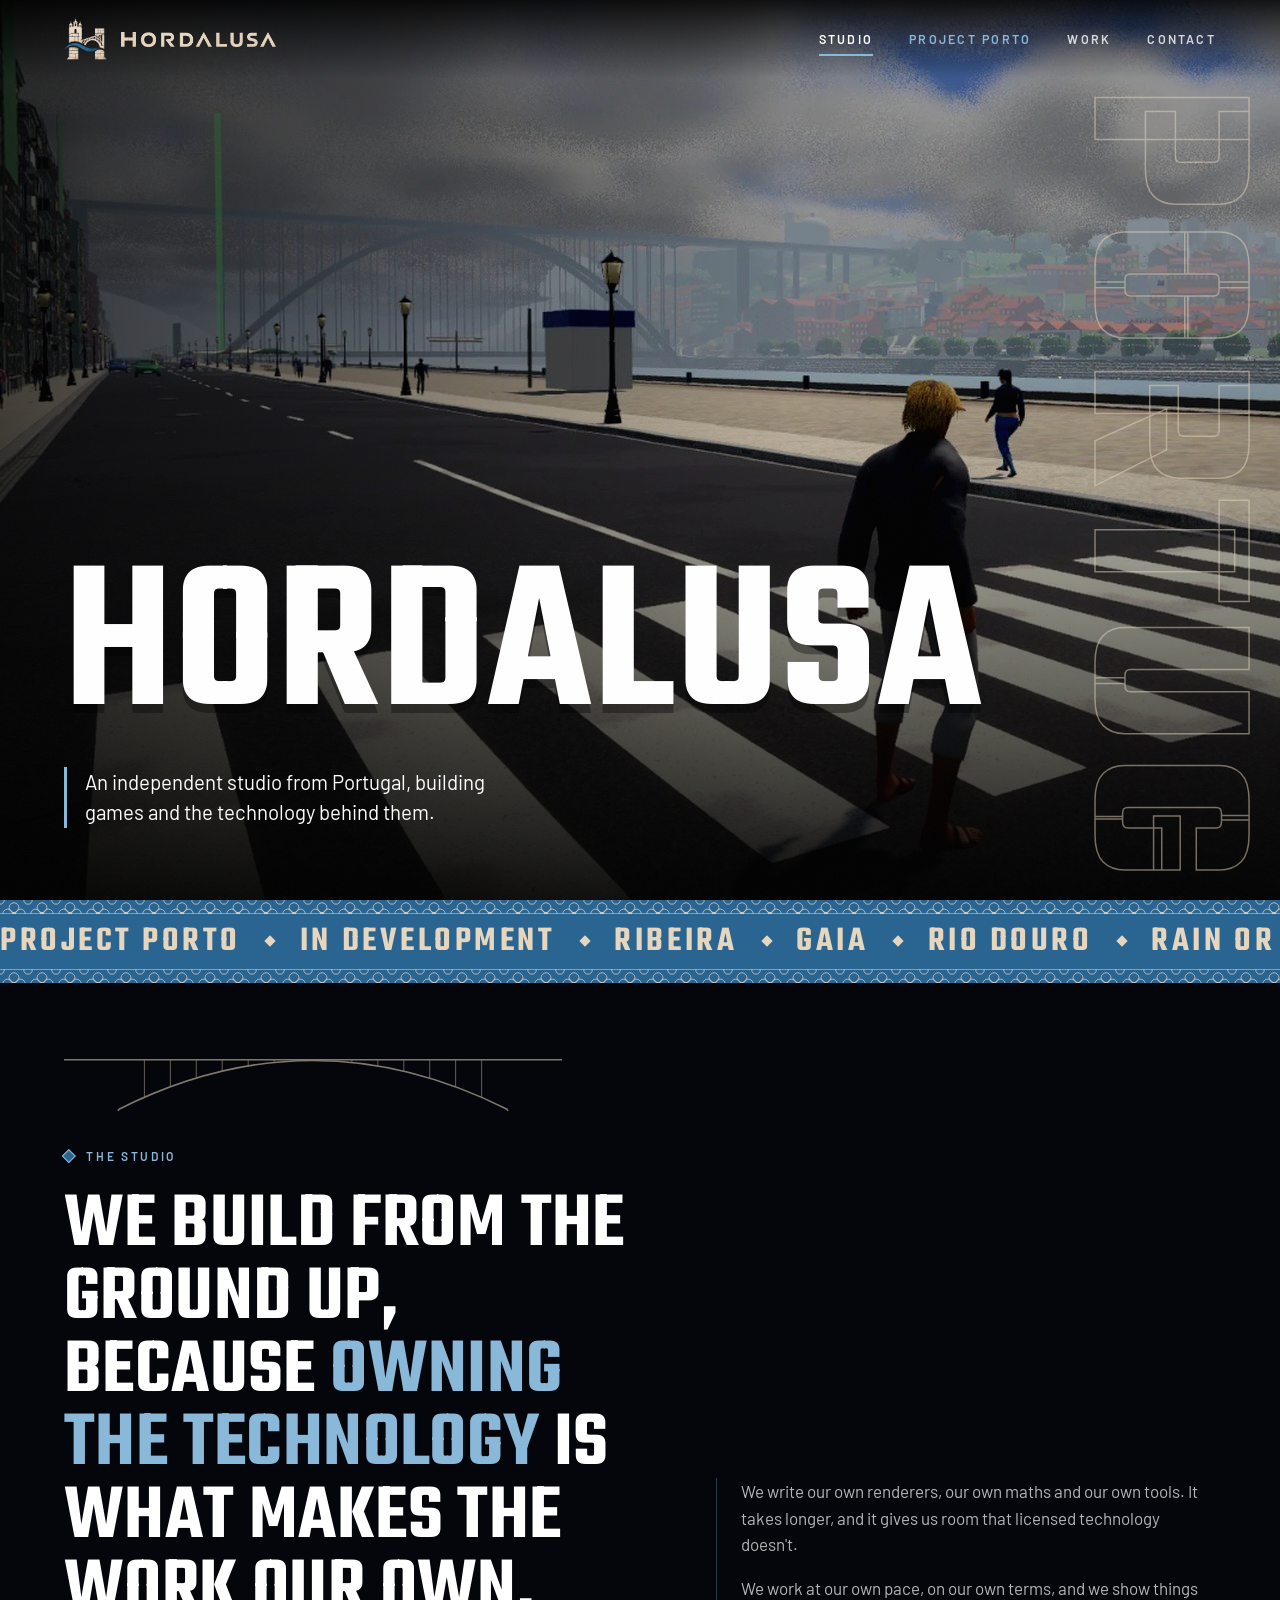
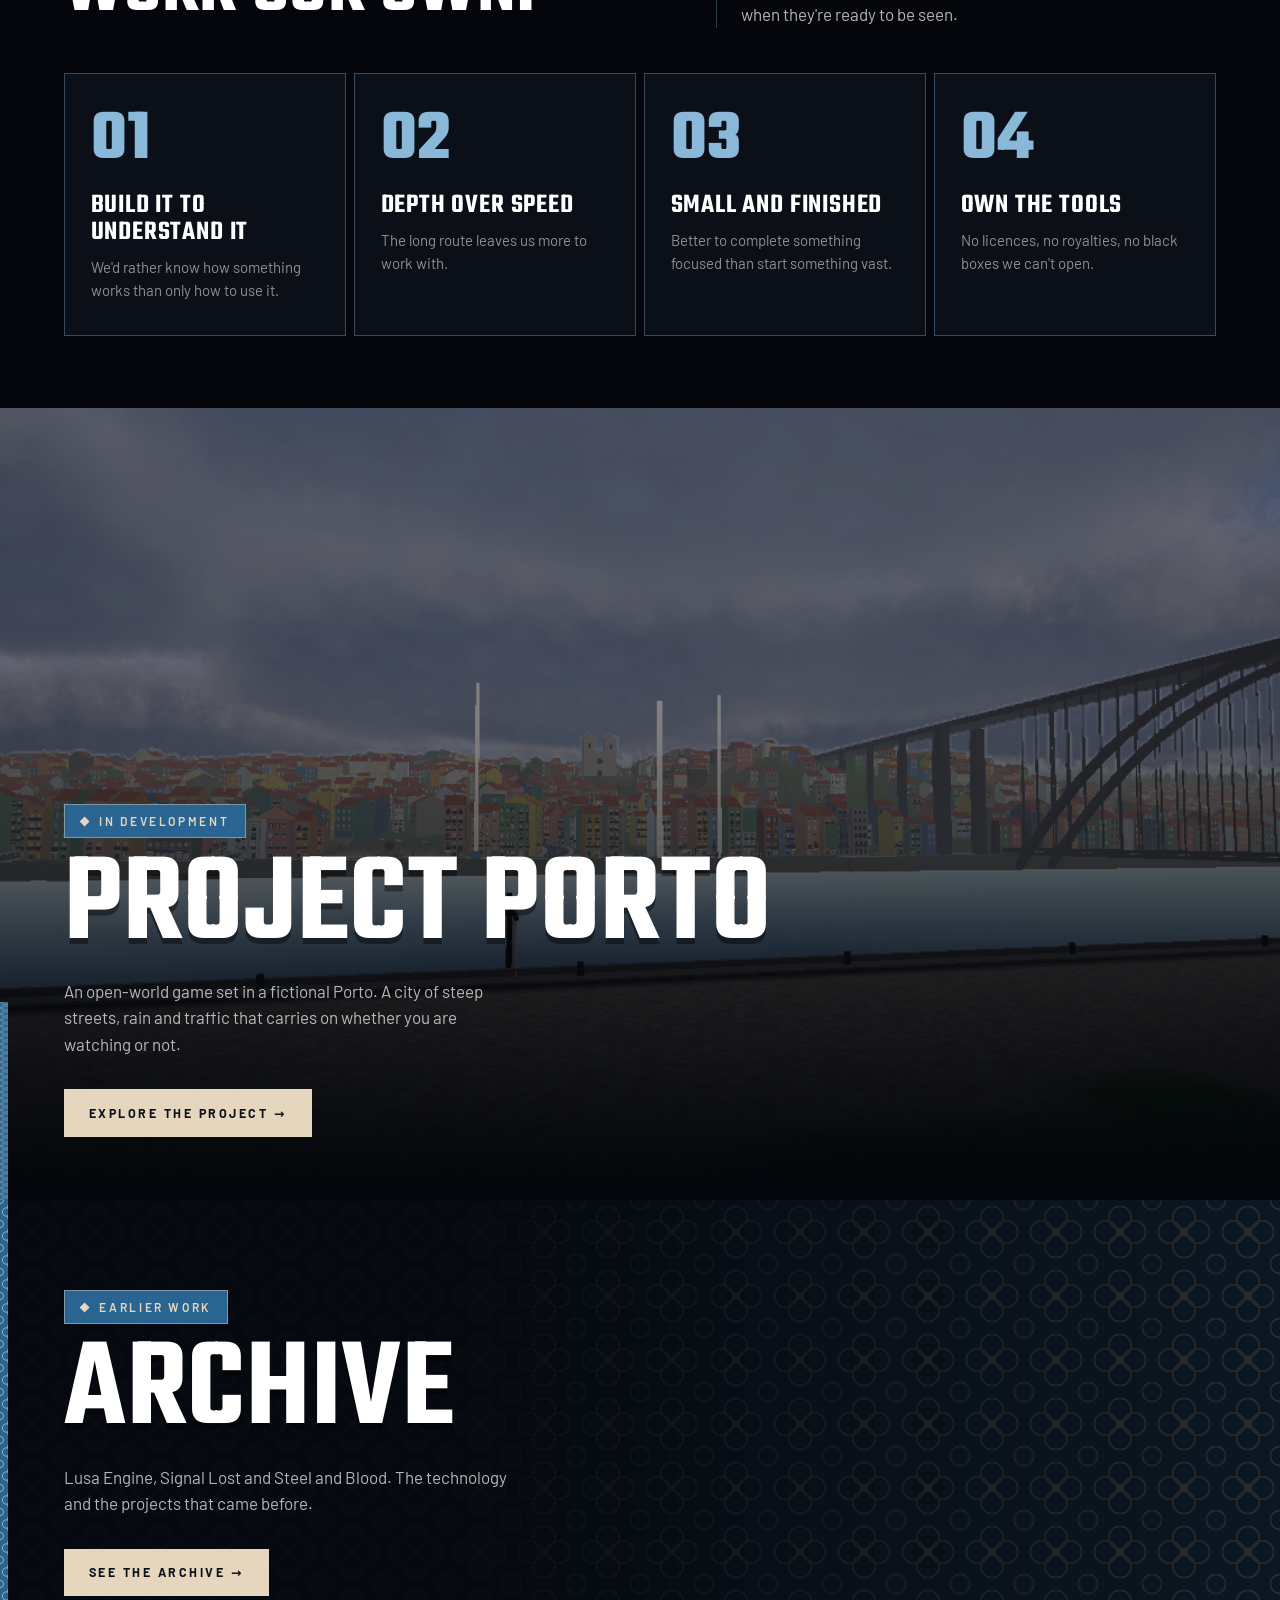
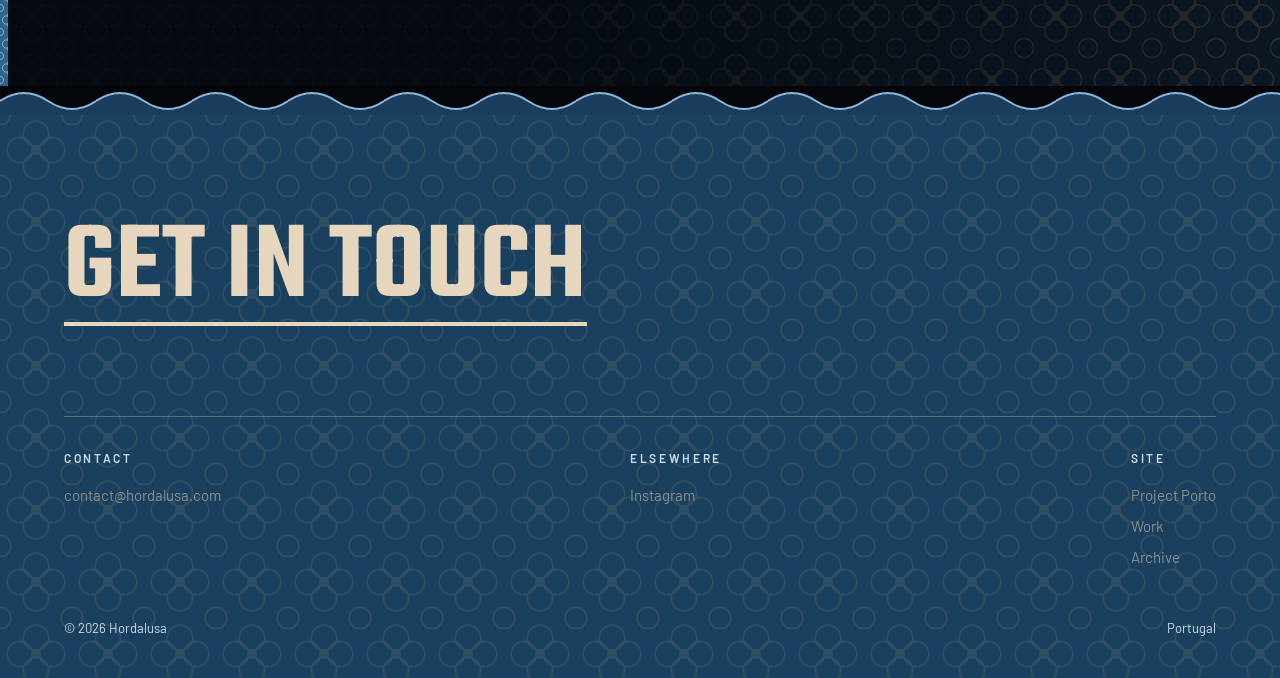
==== commit cbc763ac: "New Project Porto hero: walking the Ribeira quay Gameplay capture with the HUD cropped out, used as " ====
--- a/index.html
+++ b/index.html
@@ -43,7 +43,7 @@
     <!-- ===================== STAGE ===================== -->
     <section class="stage" data-word="PORTUGAL">
         <div class="stage-media">
-            <img src="porto/porto-hero.png" alt="" fetchpriority="high">
+            <img src="porto/porto-ribeira-walk.jpg" alt="" fetchpriority="high" width="1600" height="900" style="object-position: 85% 60%">
         </div>
         <div class="stage-content">
             <h1 class="title-xl">Hordalusa</h1>
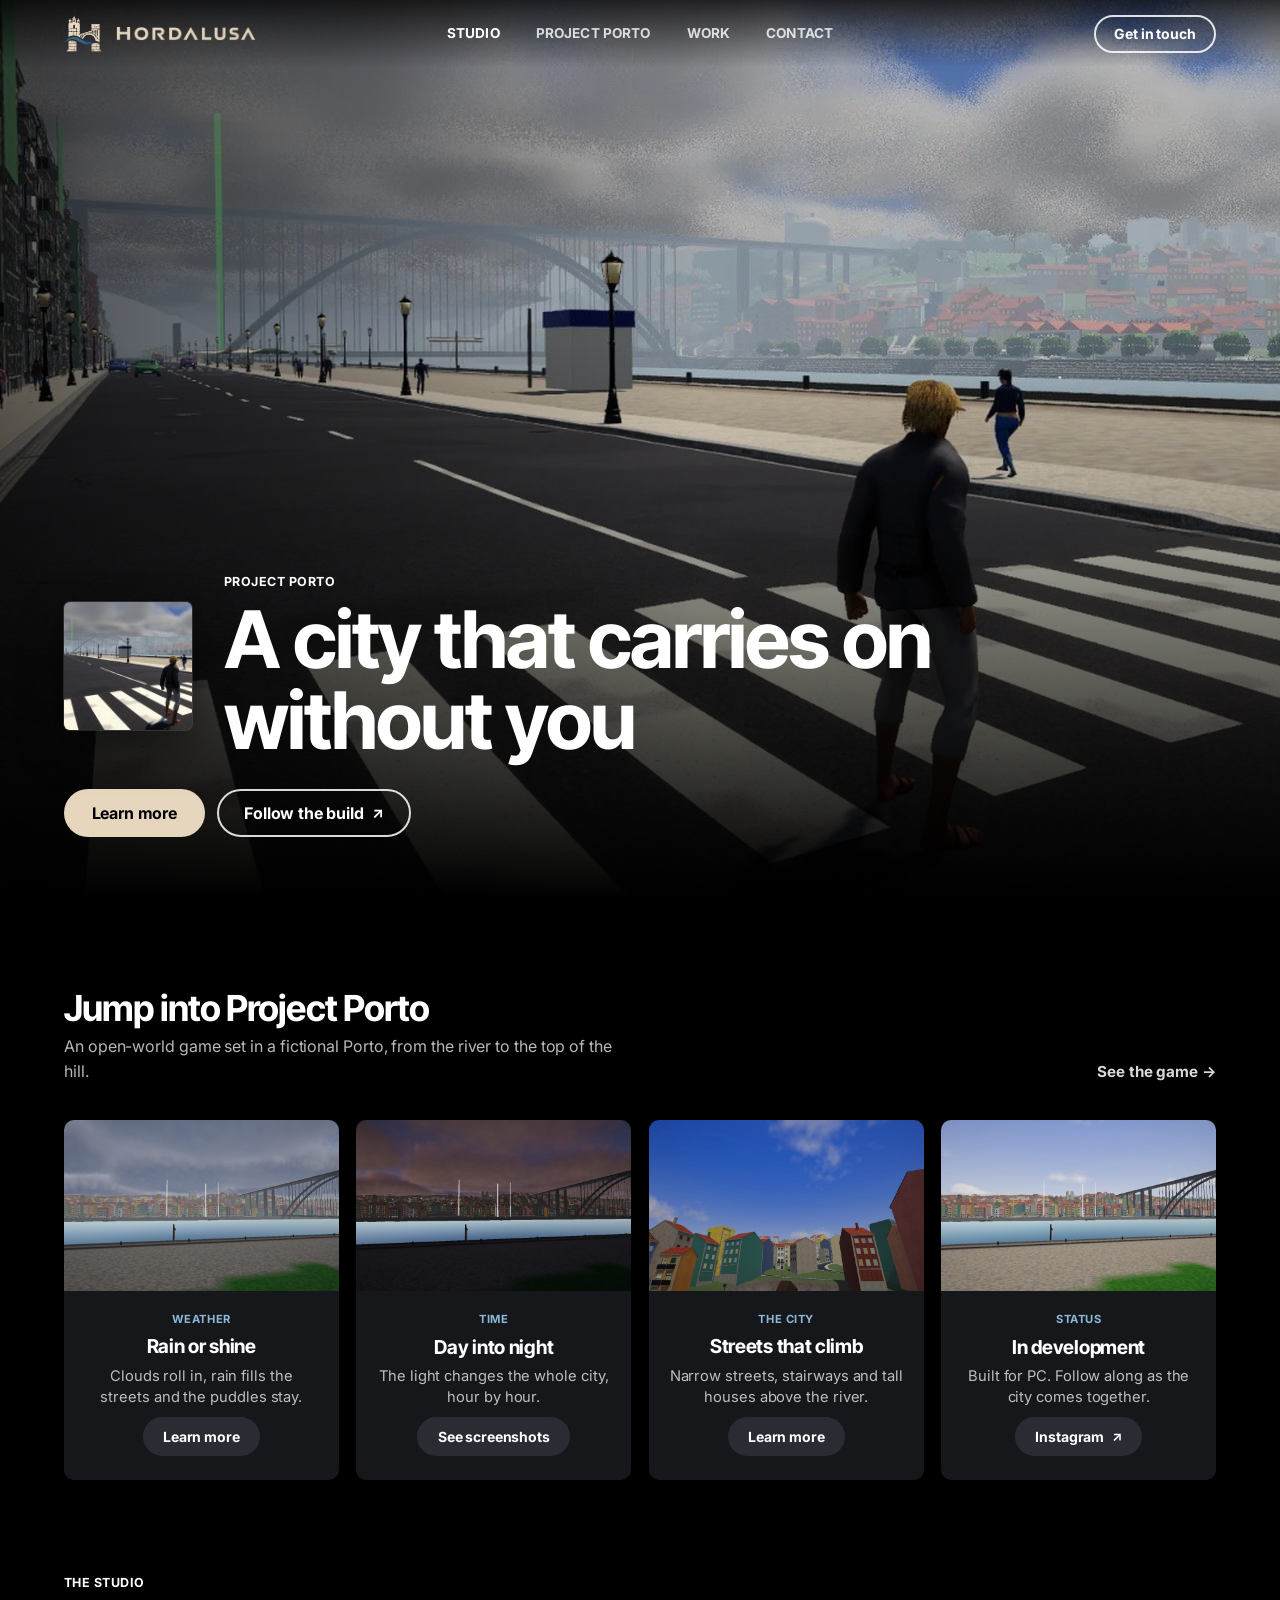
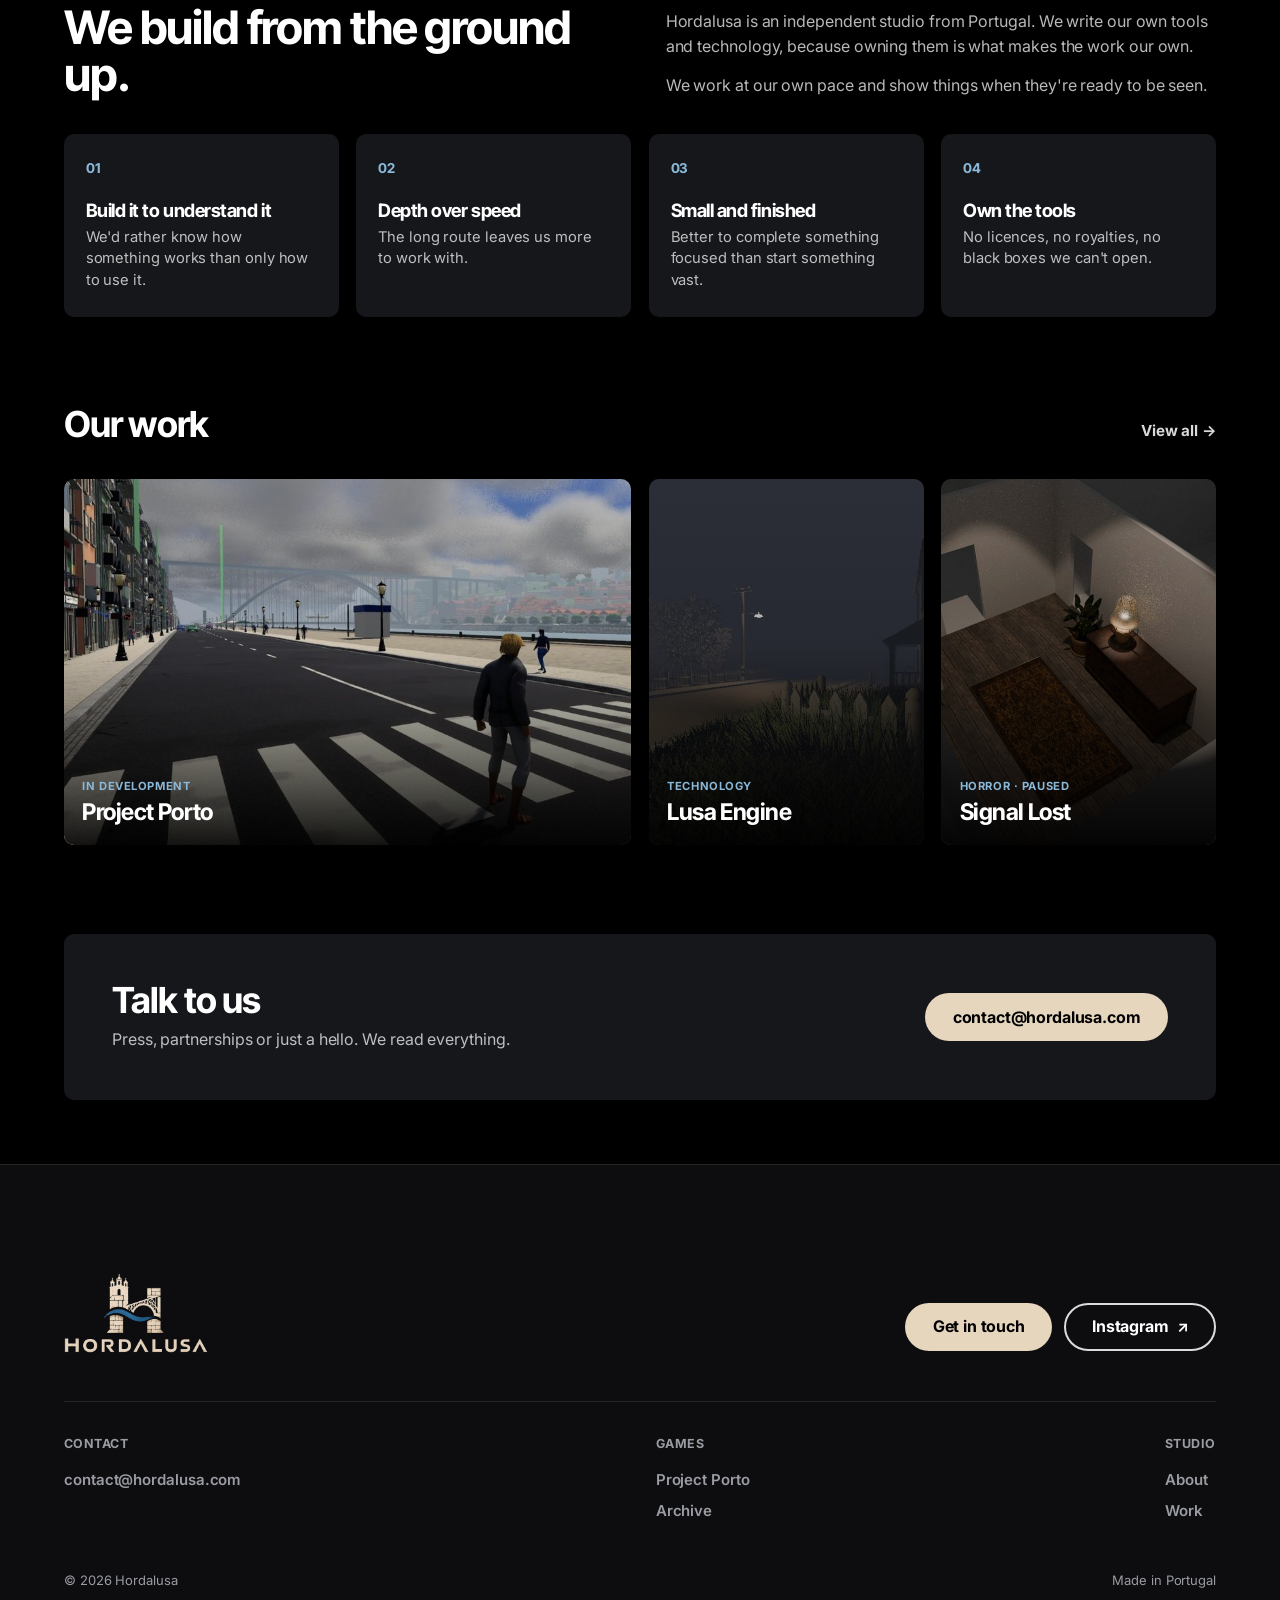
==== commit cb321345: "Publisher-style redesign: feature hero, card rows, gallery - Bold grotesque type (Inter Tight / Inte" ====
--- a/index.html
+++ b/index.html
@@ -4,16 +4,14 @@
 <head>
     <meta charset="UTF-8">
     <meta name="viewport" content="width=device-width, initial-scale=1.0">
-    <meta name="description"
-        content="Hordalusa is an independent studio from Portugal. We build games and the technology behind them, from the ground up.">
+    <meta name="description" content="Hordalusa is an independent studio from Portugal. We build games and the technology behind them, from the ground up.">
     <meta name="theme-color" content="#000000">
     <link rel="icon" type="image/png" sizes="128x128" href="brand/favicon.png">
     <link rel="icon" type="image/png" sizes="32x32" href="brand/favicon-32.png">
     <title>Hordalusa</title>
     <link rel="preconnect" href="https://fonts.googleapis.com">
     <link rel="preconnect" href="https://fonts.gstatic.com" crossorigin>
-    <link href="https://fonts.googleapis.com/css2?family=Teko:wght@500;600;700&family=Barlow:wght@400;500;600&display=swap"
-        rel="stylesheet">
+    <link href="https://fonts.googleapis.com/css2?family=Inter+Tight:wght@600;700;800&family=Inter:wght@400;500;600;700&display=swap" rel="stylesheet">
     <link rel="stylesheet" href="style.css">
     <script src="script.js" defer></script>
     <script src="loader.js" defer></script>
@@ -28,33 +26,37 @@
         <div class="loader-line"></div>
     </div>
 
-
     <header class="masthead">
         <a href="index.html" class="mark" aria-label="Hordalusa"><span>Horda</span><span>Lusa</span></a>
         <nav class="menu">
             <a href="index.html">Studio</a>
             <a href="porto.html">Project Porto</a>
             <a href="projects.html">Work</a>
-            <a href="#contact">Contact</a>
+            <a href="index.html#contact">Contact</a>
         </nav>
+        <a href="mailto:contact@hordalusa.com" class="btn btn-ghost btn-sm nav-cta">Get in touch</a>
         <button class="menu-btn" aria-expanded="false">Menu</button>
     </header>
 
-    <!-- ===================== STAGE ===================== -->
-    <section class="stage" data-word="PORTUGAL">
-        <div class="stage-media">
+    <main>
+
+    <!-- Feature: the game we are making now -->
+    <section class="feature">
+        <div class="feature-media">
             <img src="porto/porto-ribeira-walk.jpg" alt="" fetchpriority="high" width="1600" height="900" style="object-position: 85% 60%">
         </div>
-        <div class="stage-content">
-            <h1 class="title-xl">Hordalusa</h1>
-            <p class="body-lg">An independent studio from Portugal, building games and
-                the technology behind them.</p>
-        </div>
-    </section>
-
-    <div class="ticker" aria-hidden="true">
-        <div class="ticker-track"><span>Project Porto</span><span>In development</span><span>Ribeira</span><span>Gaia</span><span>Rio Douro</span><span>Rain or shine</span><span>Day and night</span><span>Made in Portugal</span><span>Project Porto</span><span>In development</span><span>Ribeira</span><span>Gaia</span><span>Rio Douro</span><span>Rain or shine</span><span>Day and night</span><span>Made in Portugal</span><span>Project Porto</span><span>In development</span><span>Ribeira</span><span>Gaia</span><span>Rio Douro</span><span>Rain or shine</span><span>Day and night</span><span>Made in Portugal</span><span>Project Porto</span><span>In development</span><span>Ribeira</span><span>Gaia</span><span>Rio Douro</span><span>Rain or shine</span><span>Day and night</span><span>Made in Portugal</span></div>
-    </div>
+        <div class="feature-body">
+            <div class="feature-tile is-porto" aria-hidden="true"></div>
+            <div class="feature-text">
+                <span class="eyebrow">Project Porto</span>
+                <h1 class="title-xl">A city that carries on without you</h1>
+            </div>
+            <div class="btns">
+                <a href="porto.html" class="btn btn-primary">Learn more</a>
+                <a href="https://instagram.com/hordalusa" target="_blank" rel="noopener" class="btn btn-ghost">Follow the build <span class="ext" aria-hidden="true">&#8599;</span></a>
+            </div>
+        </div>
+    </section>
 
     <!-- =========================================================================
          LATEST  (OCULTO: atributo "hidden" na <section>. Para voltar a mostrar,
@@ -135,69 +137,141 @@
         </div>
     </section>
 
-    <!-- ===================== STATEMENT ===================== -->
-    <section class="statement" id="studio">
-        <div class="statement-inner">
-            <span class="meta rise">The studio</span>
-            <p class="statement-lead rise">We build from the ground up, because <span class="hl">owning the
-                technology</span> is what makes the work our own.</p>
-
-            <div class="statement-body rise">
-                <p>We write our own renderers, our own maths and our own tools. It takes longer,
-                    and it gives us room that licensed technology doesn't.</p>
-                <p>We work at our own pace, on our own terms, and we show things when they're
-                    ready to be seen.</p>
-            </div>
-
-            <div class="tenets">
-                <div class="tenet rise">
-                    <h3>Build it to understand it</h3>
-                    <p>We'd rather know how something works than only how to use it.</p>
-                </div>
-                <div class="tenet rise">
-                    <h3>Depth over speed</h3>
-                    <p>The long route leaves us more to work with.</p>
-                </div>
-                <div class="tenet rise">
-                    <h3>Small and finished</h3>
-                    <p>Better to complete something focused than start something vast.</p>
-                </div>
-                <div class="tenet rise">
-                    <h3>Own the tools</h3>
-                    <p>No licences, no royalties, no black boxes we can't open.</p>
-                </div>
-            </div>
-        </div>
-    </section>
-
-    <!-- ===================== WORK ===================== -->
-    <a href="porto.html" class="band">
-        <div class="band-media">
-            <img src="porto/porto-rain.png" alt="The Douro under a heavy rain sky, the far bank and the bridge" loading="lazy">
-        </div>
-        <div class="band-content">
-            <span class="meta">In development</span>
-            <h2 class="title-lg">Project Porto</h2>
-            <p>An open-world game set in a fictional Porto. A city of steep streets, rain
-                and traffic that carries on whether you are watching or not.</p>
-            <span class="go">Explore the project &rarr;</span>
-        </div>
-    </a>
-
-    <section class="band band-plain">
-        <div class="band-content">
-            <span class="meta">Earlier work</span>
-            <h2 class="title-lg">Archive</h2>
-            <p>Lusa Engine, Signal Lost and Steel and Blood. The technology and the
-                projects that came before.</p>
-            <a href="projects.html#archive" class="go">See the archive &rarr;</a>
-        </div>
-    </section>
-
-    <!-- ===================== FOOT ===================== -->
-    <footer class="foot" id="contact">
+    <!-- Row of cards: the game in four pictures -->
+    <section class="section">
+        <div class="wrap">
+            <div class="section-head">
+                <div>
+                    <h2>Jump into Project Porto</h2>
+                    <p>An open-world game set in a fictional Porto, from the river to the top of the hill.</p>
+                </div>
+                <a href="porto.html" class="link-arrow">See the game &rarr;</a>
+            </div>
+            <div class="cards">
+                <article class="card rise">
+                    <div class="card-media"><img src="thumbs/porto-rain.jpg" alt="Rain over the Douro and the bridge" loading="lazy" width="960" height="540"></div>
+                    <div class="card-body">
+                        <span class="card-tag">Weather</span>
+                        <h3>Rain or shine</h3>
+                        <p>Clouds roll in, rain fills the streets and the puddles stay.</p>
+                        <a href="porto.html#features" class="btn btn-dark btn-sm">Learn more</a>
+                    </div>
+                </article>
+                <article class="card rise">
+                    <div class="card-media"><img src="thumbs/porto-river-dusk.jpg" alt="The far bank at dusk" loading="lazy" width="960" height="540"></div>
+                    <div class="card-body">
+                        <span class="card-tag">Time</span>
+                        <h3>Day into night</h3>
+                        <p>The light changes the whole city, hour by hour.</p>
+                        <a href="porto.html#gallery" class="btn btn-dark btn-sm">See screenshots</a>
+                    </div>
+                </article>
+                <article class="card rise">
+                    <div class="card-media"><img src="thumbs/porto-hill-day.jpg" alt="Tall coloured houses on the hill" loading="lazy" width="960" height="540"></div>
+                    <div class="card-body">
+                        <span class="card-tag">The city</span>
+                        <h3>Streets that climb</h3>
+                        <p>Narrow streets, stairways and tall houses above the river.</p>
+                        <a href="porto.html#features" class="btn btn-dark btn-sm">Learn more</a>
+                    </div>
+                </article>
+                <article class="card rise">
+                    <div class="card-media"><img src="thumbs/porto-river-day.jpg" alt="The Ribeira and the bridge on a clear day" loading="lazy" width="960" height="540"></div>
+                    <div class="card-body">
+                        <span class="card-tag">Status</span>
+                        <h3>In development</h3>
+                        <p>Built for PC. Follow along as the city comes together.</p>
+                        <a href="https://instagram.com/hordalusa" class="btn btn-dark btn-sm" target="_blank" rel="noopener">Instagram <span class="ext" aria-hidden="true">&#8599;</span></a>
+                    </div>
+                </article>
+            </div>
+        </div>
+    </section>
+
+    <!-- The studio -->
+    <section class="section" id="studio">
+        <div class="wrap">
+            <div class="studio">
+                <div>
+                    <span class="eyebrow">The studio</span>
+                    <h2 style="margin-top:.6rem">We build from the ground up.</h2>
+                </div>
+                <div>
+                    <p>Hordalusa is an independent studio from Portugal. We write our own tools and
+                        technology, because owning them is what makes the work our own.</p>
+                    <p>We work at our own pace and show things when they're ready to be seen.</p>
+                </div>
+            </div>
+            <div class="values">
+                <div class="value rise"><span class="num">01</span><h3>Build it to understand it</h3><p>We'd rather know how something works than only how to use it.</p></div>
+                <div class="value rise"><span class="num">02</span><h3>Depth over speed</h3><p>The long route leaves us more to work with.</p></div>
+                <div class="value rise"><span class="num">03</span><h3>Small and finished</h3><p>Better to complete something focused than start something vast.</p></div>
+                <div class="value rise"><span class="num">04</span><h3>Own the tools</h3><p>No licences, no royalties, no black boxes we can't open.</p></div>
+            </div>
+        </div>
+    </section>
+
+    <!-- Library -->
+    <section class="section">
+        <div class="wrap">
+            <div class="section-head">
+                <h2>Our work</h2>
+                <a href="projects.html" class="link-arrow">View all &rarr;</a>
+            </div>
+            <div class="library">
+                <a href="porto.html" class="tile rise is-featured">
+                    <img src="thumbs/porto-ribeira-walk.jpg" alt="Walking the Ribeira quay in Project Porto" loading="lazy">
+                    <div class="tile-text">
+                        <span class="card-tag">In development</span>
+                        <h3>Project Porto</h3>
+                    </div>
+                </a>
+                <a href="lusa-engine.html" class="tile rise">
+                    <img src="thumbs/lusa-engine.jpg" alt="A street at night in Lusa Engine" loading="lazy">
+                    <div class="tile-text">
+                        <span class="card-tag">Technology</span>
+                        <h3>Lusa Engine</h3>
+                    </div>
+                </a>
+                <a href="lusa-engine.html#devlog" class="tile rise">
+                    <img src="thumbs/signal-lost.jpg" alt="The hall of the house in Signal Lost" loading="lazy">
+                    <div class="tile-text">
+                        <span class="card-tag">Horror &middot; Paused</span>
+                        <h3>Signal Lost</h3>
+                    </div>
+                </a>
+            </div>
+        </div>
+    </section>
+
+    <!-- Contact -->
+    <section class="section" id="contact">
+        <div class="wrap">
+            <div class="cta-card">
+                <div>
+                    <h2>Talk to us</h2>
+                    <p>Press, partnerships or just a hello. We read everything.</p>
+                </div>
+                <div class="btns">
+                    <a href="mailto:contact@hordalusa.com" class="btn btn-primary">contact@hordalusa.com</a>
+                </div>
+            </div>
+        </div>
+    </section>
+
+    </main>
+
+    <footer class="foot">
         <div class="foot-inner">
-            <a href="mailto:contact@hordalusa.com" class="foot-cta">Get in touch</a>
+            <div class="foot-top">
+                <a href="index.html" class="foot-logo" aria-label="Hordalusa, home">
+                    <img src="brand/logo-full.png" alt="Hordalusa" width="900" height="500" loading="lazy">
+                </a>
+                <div class="btns">
+                    <a href="mailto:contact@hordalusa.com" class="btn btn-primary">Get in touch</a>
+                    <a href="https://instagram.com/hordalusa" target="_blank" rel="noopener" class="btn btn-ghost">Instagram <span class="ext" aria-hidden="true">&#8599;</span></a>
+                </div>
+            </div>
 
             <div class="foot-rows">
                 <div class="foot-col">
@@ -205,20 +279,20 @@
                     <a href="mailto:contact@hordalusa.com">contact@hordalusa.com</a>
                 </div>
                 <div class="foot-col">
-                    <span class="meta">Elsewhere</span>
-                    <a href="https://instagram.com/hordalusa" target="_blank" rel="noopener">Instagram</a>
+                    <span class="meta">Games</span>
+                    <a href="porto.html">Project Porto</a>
+                    <a href="projects.html#archive">Archive</a>
                 </div>
                 <div class="foot-col">
-                    <span class="meta">Site</span>
-                    <a href="porto.html">Project Porto</a>
+                    <span class="meta">Studio</span>
+                    <a href="index.html#studio">About</a>
                     <a href="projects.html">Work</a>
-                    <a href="projects.html#archive">Archive</a>
                 </div>
             </div>
 
             <div class="foot-base">
                 <span>&copy; 2026 Hordalusa</span>
-                <span>Portugal</span>
+                <span>Made in Portugal</span>
             </div>
         </div>
     </footer>
--- a/style.css
+++ b/style.css
@@ -1340,566 +1340,195 @@
 
 
 /* =============================================================================
-   AZULEJO LAYER
+   STUDIO LAYER
    -----------------------------------------------------------------------------
-   Porto, not a copy of anyone else's look. Cobalt tile blue, cream and a little
-   terracotta (the roofs), on black. Tile pattern, the arch of the Dom Luis
-   bridge and the river's waves are all drawn in SVG, inline, nothing to fetch.
-   Sits last: delete from here down to return to the quiet look.
+   A publisher-site language: pure black, a bold grotesque in sentence case,
+   full-bleed key art with a small icon tile, pill buttons, rows of rounded
+   dark cards. The colours are Hordalusa's own (stone and river, from the
+   logo). Everything above this line is the shared base.
    ============================================================================= */
 :root {
-    --azul: #2a6592;
-    --azul-deep: #173b57;
-    --azul-light: #8ab8d8;
-    --cream: #e6d6be;
-    --ink: #0b1018;
-
-    --tile: url("data:image/svg+xml;utf8,%3Csvg xmlns='http://www.w3.org/2000/svg' width='80' height='80' viewBox='0 0 80 80'%3E%3Crect width='80' height='80' fill='%232a6592'/%3E%3Cg fill='none' stroke='%23e6d6be' stroke-width='2'%3E%3Ccircle cx='40' cy='22' r='14'/%3E%3Ccircle cx='58' cy='40' r='14'/%3E%3Ccircle cx='40' cy='58' r='14'/%3E%3Ccircle cx='22' cy='40' r='14'/%3E%3Ccircle cx='0' cy='0' r='12'/%3E%3Ccircle cx='80' cy='0' r='12'/%3E%3Ccircle cx='0' cy='80' r='12'/%3E%3Ccircle cx='80' cy='80' r='12'/%3E%3C/g%3E%3Ccircle cx='40' cy='40' r='5' fill='%23e6d6be'/%3E%3C/svg%3E");
-    --bridge: url("data:image/svg+xml;utf8,%3Csvg xmlns='http://www.w3.org/2000/svg' width='640' height='72' viewBox='0 0 640 72'%3E%3Cg fill='none' stroke='%23e6d6be' stroke-width='2'%3E%3Cpath d='M0 6 H640'/%3E%3Cpath d='M70 70 Q320 -56 570 70'/%3E%3Cpath d='M103.3 6 V54.3' stroke-width='1'/%3E%3Cpath d='M136.7 6 V40.9' stroke-width='1'/%3E%3Cpath d='M170.0 6 V29.7' stroke-width='1'/%3E%3Cpath d='M203.3 6 V20.7' stroke-width='1'/%3E%3Cpath d='M236.7 6 V14.0' stroke-width='1'/%3E%3Cpath d='M270.0 6 V9.5' stroke-width='1'/%3E%3Cpath d='M303.3 6 V7.3' stroke-width='1'/%3E%3Cpath d='M336.7 6 V7.3' stroke-width='1'/%3E%3Cpath d='M370.0 6 V9.5' stroke-width='1'/%3E%3Cpath d='M403.3 6 V14.0' stroke-width='1'/%3E%3Cpath d='M436.7 6 V20.7' stroke-width='1'/%3E%3Cpath d='M470.0 6 V29.7' stroke-width='1'/%3E%3Cpath d='M503.3 6 V40.9' stroke-width='1'/%3E%3Cpath d='M536.7 6 V54.3' stroke-width='1'/%3E%3Cpath d='M70 70 V72M570 70 V72'/%3E%3C/g%3E%3C/svg%3E");
-    --wave: url("data:image/svg+xml;utf8,%3Csvg xmlns='http://www.w3.org/2000/svg' width='96' height='28' viewBox='0 0 96 28'%3E%3Cpath d='M0 14 Q24 -2 48 14 T96 14 V28 H0Z' fill='%23193d5b'/%3E%3Cpath d='M0 14 Q24 -2 48 14 T96 14' fill='none' stroke='%238ab8d8' stroke-width='2'/%3E%3C/svg%3E");
+    --black: #000;
+    --near-black: #0d0d0f;
+    --card: #16171b;
+    --card-hover: #1e2026;
+    --line: rgba(255, 255, 255, 0.1);
+    --grey: #9a9ca3;
+    --grey-dark: #5c5f66;
+
+    --stone: #e6d6be;
+    --river: #2a6592;
+    --river-light: #8ab8d8;
+
+    --display: 'Inter Tight', 'Helvetica Neue', Arial, sans-serif;
+    --body: 'Inter', 'Helvetica Neue', Arial, sans-serif;
+
+    --radius: 10px;
+    --wrap: 1360px;
+}
+
+body {
+    background: var(--black);
+    font-family: var(--body);
+    font-size: 1rem;
+    letter-spacing: -0.005em;
 }
 
 ::selection {
-    background: var(--azul);
-    color: var(--cream);
-}
-
-/* Film grain, very light */
-body::after {
-    content: '';
-    position: fixed;
-    inset: 0;
-    z-index: 90;
-    pointer-events: none;
-    opacity: 0.035;
-    background-image: url("data:image/svg+xml;utf8,<svg xmlns='http://www.w3.org/2000/svg' width='160' height='160'><filter id='n'><feTurbulence type='fractalNoise' baseFrequency='0.9' numOctaves='2' stitchTiles='stitch'/></filter><rect width='100%' height='100%' filter='url(%23n)'/></svg>");
-}
-
-.progress {
-    position: fixed;
-    top: 0;
-    left: 0;
-    height: 3px;
+    background: var(--stone);
+    color: #000;
+}
+
+:focus-visible {
+    outline: 2px solid var(--river-light);
+    outline-offset: 3px;
+}
+
+/* ---- Type: bold grotesque, sentence case -------------------------------- */
+h1,
+h2,
+h3,
+.title-xl,
+.title-lg,
+.title-md {
+    font-family: var(--display);
+    font-weight: 700;
+    text-transform: none;
+    letter-spacing: -0.025em;
+    line-height: 1.02;
+}
+
+.title-xl {
+    font-size: clamp(2.6rem, 6.2vw, 5.4rem);
+}
+
+.title-lg {
+    font-size: clamp(2.2rem, 4.6vw, 3.6rem);
+}
+
+.title-md {
+    font-size: clamp(1.7rem, 3vw, 2.5rem);
+}
+
+.body-lg {
+    font-size: clamp(1.05rem, 1.35vw, 1.25rem);
+    color: rgba(255, 255, 255, 0.86);
+}
+
+p {
+    color: rgba(255, 255, 255, 0.72);
+}
+
+.meta,
+.eyebrow {
+    font-family: var(--body);
+    font-size: 0.78rem;
+    font-weight: 700;
+    letter-spacing: 0.04em;
+    text-transform: uppercase;
+    color: #fff;
+}
+
+.wrap {
     width: 100%;
-    z-index: 120;
-    background: var(--azul-light);
-    transform: scaleX(0);
-    transform-origin: 0 50%;
-    pointer-events: none;
-}
-
-/* ---- Masthead ------------------------------------------------------------ */
+    max-width: var(--wrap);
+    margin: 0 auto;
+    padding: 0 var(--gutter);
+}
+
+/* ---- Pill buttons --------------------------------------------------------- */
+.btn {
+    display: inline-flex;
+    align-items: center;
+    justify-content: center;
+    gap: 0.5rem;
+    height: 3rem;
+    padding: 0 1.6rem;
+    border-radius: 999px;
+    font-family: var(--body);
+    font-size: 1rem;
+    font-weight: 700;
+    letter-spacing: -0.01em;
+    white-space: nowrap;
+    border: 2px solid transparent;
+    transition: background 0.2s ease, color 0.2s ease, border-color 0.2s ease, transform 0.2s ease;
+}
+
+.btn:active {
+    transform: scale(0.97);
+}
+
+.btn-primary {
+    background: var(--stone);
+    color: #000;
+}
+
+.btn-primary:hover {
+    background: #fff;
+}
+
+.btn-ghost {
+    border-color: rgba(255, 255, 255, 0.85);
+    color: #fff;
+}
+
+.btn-ghost:hover {
+    background: #fff;
+    color: #000;
+}
+
+.btn-sm {
+    height: 2.4rem;
+    padding: 0 1.15rem;
+    font-size: 0.875rem;
+}
+
+.btn-dark {
+    background: #2a2c33;
+    color: #fff;
+}
+
+.btn-dark:hover {
+    background: #fff;
+    color: #000;
+}
+
+.btn .ext {
+    font-size: 0.95em;
+    line-height: 1;
+}
+
+.btns {
+    display: flex;
+    flex-wrap: wrap;
+    gap: 0.75rem;
+    margin-top: 1.75rem;
+}
+
+/* ---- Masthead: logo left, links centred, pill right ---------------------- */
 .masthead {
     mix-blend-mode: normal;
-    padding-top: 1.1rem;
-    padding-bottom: 1.1rem;
-    background: linear-gradient(to bottom, rgba(0, 0, 0, 0.85), rgba(0, 0, 0, 0));
-    transition: background 0.4s var(--ease), padding 0.4s var(--ease);
+    display: grid;
+    grid-template-columns: 1fr auto 1fr;
+    align-items: center;
+    padding: 0.9rem var(--gutter);
+    background: linear-gradient(to bottom, rgba(0, 0, 0, 0.75), rgba(0, 0, 0, 0));
+    transition: background 0.3s ease;
 }
 
 .masthead.scrolled {
-    background: rgba(0, 0, 0, 0.92);
-    border-bottom: 1px solid var(--line);
-    padding-top: 0.8rem;
-    padding-bottom: 0.8rem;
-}
-
-.mark {
-    font-size: 1.75rem;
-    letter-spacing: 0.14em;
-}
-
-/* A tile set on its corner */
-.mark::before {
-    content: '';
-    display: inline-block;
-    width: 0.5em;
-    height: 0.5em;
-    margin-right: 0.7em;
-    background: var(--azul);
-    border: 2px solid var(--cream);
-    outline: 2px solid var(--azul);
-    outline-offset: -5px;
-    transform: rotate(45deg) translateY(-0.04em);
-}
-
-.menu a {
-    position: relative;
-    opacity: 0.8;
-    font-weight: 600;
-}
-
-.menu a::after {
-    content: '';
-    position: absolute;
-    left: 0;
-    right: 0;
-    bottom: -0.45rem;
-    height: 2px;
-    background: var(--azul-light);
-    transform: scaleX(0);
-    transform-origin: 0 50%;
-    transition: transform 0.35s var(--ease);
-}
-
-.menu a:hover::after,
-.menu a[aria-current="page"]::after {
-    transform: scaleX(1);
-}
-
-.menu a[href="porto.html"] {
-    color: var(--azul-light);
-    opacity: 1;
-}
-
-/* ---- Labels -------------------------------------------------------------- */
-.meta {
-    color: var(--azul-light);
-    font-weight: 600;
-}
-
-.statement .meta::before,
-.devlog-head .meta::before {
-    content: '';
-    display: inline-block;
-    width: 0.6rem;
-    height: 0.6rem;
-    margin-right: 0.8rem;
-    vertical-align: 0.08em;
-    background: var(--azul);
-    border: 1px solid var(--azul-light);
-    transform: rotate(45deg);
-}
-
-.stage .meta,
-.band-content .meta,
-.opening .meta {
-    display: inline-flex;
-    align-items: center;
-    gap: 0.7rem;
-    padding: 0.45rem 1rem 0.4rem;
-    background: var(--azul);
-    color: var(--cream);
-    border: 1px solid rgba(230, 214, 190, 0.45);
-}
-
-.stage .meta::before,
-.band-content .meta::before,
-.opening .meta::before {
-    content: '';
-    width: 0.45rem;
-    height: 0.45rem;
-    background: var(--cream);
-    transform: rotate(45deg);
-}
-
-/* ---- Hero: a giant word standing on the edge of the picture ------------- */
-.stage-media img {
-    filter: brightness(0.8) contrast(1.1) saturate(1.1);
-}
-
-.stage-media::after {
-    background: linear-gradient(to top, rgba(0, 0, 0, 0.92) 0%, transparent 55%),
-        linear-gradient(to right, rgba(0, 0, 0, 0.65) 0%, transparent 62%);
-}
-
-.stage::after {
-    content: attr(data-word);
-    position: absolute;
-    right: calc(var(--gutter) * 0.45);
-    top: 5.5rem;
-    bottom: 1.5rem;
-    writing-mode: vertical-rl;
-    font-family: var(--display);
-    font-weight: 700;
-    font-size: clamp(5rem, 27vh, 15rem);
-    line-height: 0.82;
-    letter-spacing: 0.06em;
-    text-transform: uppercase;
-    color: transparent;
-    -webkit-text-stroke: 1.5px rgba(230, 214, 190, 0.6);
-    pointer-events: none;
-    overflow: hidden;
-}
-
-.stage .title-xl {
-    text-shadow: 0 0.04em 0 rgba(0, 0, 0, 0.35);
-}
-
-.stage .body-lg {
-    border-left: 3px solid var(--azul-light);
-    padding-left: 1.1rem;
-    color: #fff;
-}
-
-/* ---- Ticker: a band of tile ---------------------------------------------- */
-.ticker {
-    position: relative;
-    z-index: 2;
-    overflow: hidden;
-    background: var(--azul);
-    color: var(--cream);
-    padding: 16px 0;
-    margin: 0 0 clamp(2rem, 4vw, 3.5rem);
-}
-
-.ticker::before,
-.ticker::after {
-    content: '';
-    position: absolute;
-    left: 0;
-    right: 0;
-    height: 14px;
-    background: var(--tile);
-    background-size: 28px 28px;
-    border-color: rgba(230, 214, 190, 0.5);
-    border-style: solid;
-    border-width: 0;
-}
-
-.ticker::before {
-    top: 0;
-    border-bottom-width: 1px;
-}
-
-.ticker::after {
-    bottom: 0;
-    border-top-width: 1px;
-}
-
-.ticker-track {
-    display: flex;
-    width: max-content;
-    animation: ticker 42s linear infinite;
-}
-
-.ticker span {
-    font-family: var(--display);
-    font-weight: 600;
-    font-size: clamp(1.4rem, 3vw, 2.2rem);
-    line-height: 1;
-    letter-spacing: 0.1em;
-    text-transform: uppercase;
-    padding: 0.5rem 0;
-    white-space: nowrap;
-}
-
-.ticker span::after {
-    content: '';
-    display: inline-block;
-    width: 0.5rem;
-    height: 0.5rem;
-    margin: 0 1.6rem;
-    vertical-align: 0.15em;
-    background: var(--cream);
-    transform: rotate(45deg);
-}
-
-@keyframes ticker {
-    to { transform: translateX(-50%); }
-}
-
-/* ---- Statement: a bridge over the headline ------------------------------- */
-.statement-inner::before {
-    content: '';
-    display: block;
-    height: 72px;
-    margin-bottom: clamp(2rem, 5vw, 3.5rem);
-    background: var(--bridge) 0 100% / auto 72px no-repeat;
-    opacity: 0.55;
-}
-
-.statement-lead {
-    font-family: var(--display);
-    font-weight: 600;
-    text-transform: uppercase;
-    font-size: clamp(2.4rem, 6.2vw, 5.4rem);
-    line-height: 0.92;
-    letter-spacing: 0.005em;
-    max-width: 18ch;
-}
-
-.statement-lead .hl {
-    color: var(--azul-light);
-}
-
-/* ---- Tenets: four tiles --------------------------------------------------- */
-.tenets {
-    counter-reset: tenet;
-    gap: 8px;
-    padding-top: 0;
-    border-top: 0;
-}
-
-.tenet {
-    counter-increment: tenet;
-    position: relative;
-    padding: 2.4rem 1.6rem 2rem;
-    background: var(--ink);
-    border: 1px solid rgba(138, 184, 216, 0.35);
-    overflow: hidden;
-    isolation: isolate;
-    transition: transform 0.35s var(--ease), border-color 0.35s var(--ease);
-}
-
-/* The tile appears behind the card on hover */
-.tenet::after {
-    content: '';
-    position: absolute;
-    inset: 0;
-    z-index: -1;
-    background: var(--tile), var(--azul);
-    background-size: 56px 56px, auto;
-    opacity: 0;
-    transition: opacity 0.4s var(--ease);
-}
-
-.tenet::before {
-    content: counter(tenet, decimal-leading-zero);
-    display: block;
-    font-family: var(--display);
-    font-weight: 700;
-    font-size: 4.5rem;
-    line-height: 0.8;
-    color: var(--azul-light);
-    margin-bottom: 1.4rem;
-    transition: color 0.35s var(--ease);
-}
-
-.tenet h3 {
-    font-family: var(--display);
-    font-weight: 600;
-    font-size: 1.7rem;
-    line-height: 1;
-    letter-spacing: 0.03em;
-    text-transform: uppercase;
-}
-
-.tenet p {
-    transition: color 0.35s var(--ease);
-}
-
-.tenet:hover {
-    transform: translateY(-4px);
-    border-color: var(--cream);
-}
-
-.tenet:hover::after {
-    opacity: 1;
-}
-
-.tenet:hover::before,
-.tenet:hover p {
-    color: var(--cream);
-}
-
-/* ---- Bands --------------------------------------------------------------- */
-.band-media img {
-    filter: brightness(0.72) saturate(1.05) contrast(1.08);
-}
-
-.band:hover .band-media img {
-    filter: brightness(0.92) saturate(1.2) contrast(1.08);
-}
-
-.band {
-    border-top: 0;
-}
-
-.band::before {
-    content: '';
-    position: absolute;
-    left: 0;
-    top: 0;
-    bottom: 0;
-    width: 8px;
-    background: var(--tile), var(--azul);
-    background-size: 24px 24px, auto;
-    z-index: 1;
-    transform: scaleY(0.25);
-    transform-origin: 0 100%;
-    transition: transform 0.6s var(--ease);
-}
-
-.band:hover::before,
-.band-plain::before {
-    transform: scaleY(1);
-}
-
-.band h2 {
-    text-shadow: 0 0.05em 0 rgba(0, 0, 0, 0.4);
-}
-
-/* ---- Buttons ------------------------------------------------------------- */
-.go {
-    padding: 0.85rem 1.5rem 0.8rem;
-    border: 1px solid var(--cream);
-    background: var(--cream);
-    color: var(--ink);
-    font-weight: 700;
-    transition: background 0.3s var(--ease), color 0.3s var(--ease), gap 0.3s var(--ease);
-}
-
-.band:hover .go,
-.go:hover {
-    background: var(--azul);
-    border-color: var(--cream);
-    color: var(--cream);
-}
-
-/* ---- Inner pages, strips ------------------------------------------------- */
-.opening .title-lg,
-.devlog-head .title-md {
-    line-height: 0.85;
-}
-
-/* Pictures set in arches, like the windows and the bridge */
-.strip {
-    gap: 14px;
-    padding: 0 14px;
-}
-
-.strip img {
-    border-radius: 50% 50% 0 0 / 38% 38% 0 0;
-    filter: saturate(1.05) contrast(1.05);
-    transition: filter 0.5s var(--ease), transform 0.5s var(--ease);
-}
-
-.strip img:hover {
-    filter: saturate(1.2) brightness(1.08);
-    transform: translateY(-4px);
-}
-
-.caption {
-    color: var(--grey);
-    font-size: 0.8rem;
-    letter-spacing: 0.12em;
-    text-transform: uppercase;
-    border-left: 3px solid var(--azul);
-    margin: 1rem var(--gutter) 3rem;
-    padding: 0.1rem 0 0.1rem 0.8rem;
-}
-
-/* ---- Footer: the river, then tile ---------------------------------------- */
-.foot {
-    position: relative;
-    margin-top: 28px;
-    border-top: 0;
-    background:
-        linear-gradient(rgba(23, 59, 87, 0.88), rgba(23, 59, 87, 0.88)),
-        var(--tile);
-    background-size: auto, 72px 72px;
-    background-color: var(--azul-deep);
-}
-
-.foot::before {
-    content: '';
-    position: absolute;
-    left: 0;
-    right: 0;
-    top: -27px;
-    height: 28px;
-    background: var(--wave) 0 100% / 96px 28px repeat-x;
-}
-
-.foot .meta {
-    color: #c9dceb;
-}
-
-.foot-cta {
-    color: var(--cream);
-    border-bottom: 4px solid var(--cream);
-}
-
-.foot-cta:hover {
-    color: var(--ink);
-    border-bottom-color: var(--ink);
-}
-
-.foot-rows {
-    border-top-color: rgba(230, 214, 190, 0.3);
-}
-
-.foot-col a:hover {
-    color: var(--cream);
-    text-decoration: underline;
-    text-underline-offset: 4px;
-}
-
-.log-filter button[aria-pressed="true"] {
-    background: var(--azul);
-    color: var(--cream);
-}
-
-:focus-visible {
-    outline: 2px solid var(--azul-light);
-    outline-offset: 4px;
-}
-
-@media (max-width: 800px) {
-    .stage::after {
-        font-size: clamp(4rem, 20vh, 9rem);
-        right: 0.5rem;
-        opacity: 0.8;
-    }
-
-    .menu a::after {
-        display: none;
-    }
-}
-
-@media (prefers-reduced-motion: reduce) {
-    .ticker-track {
-        animation: none;
-    }
-}
-
-.foot-base,
-.foot-base span {
-    color: #c9dceb;
-}
-
-/* Mobile: a backdrop-filter on the bar made it the containing block of the
-   fixed full-screen menu, so the menu collapsed to the bar's height and its
-   links hung over the logo. No filter here, so the menu fills the screen. */
-@media (max-width: 800px) {
-    .masthead,
-    .masthead.scrolled {
-        backdrop-filter: none;
-        -webkit-backdrop-filter: none;
-        background: rgba(0, 0, 0, 0.88);
-    }
-
-    .menu {
-        height: 100svh;
-        width: 100%;
-    }
-}
-
-/* Mobile: the giant side word sits above the copy instead of behind it */
-@media (max-width: 800px) {
-    .stage::after {
-        font-size: 3.4rem;
-        top: 5.5rem;
-        bottom: auto;
-        max-height: 38%;
-        right: 1rem;
-        opacity: 0.7;
-    }
-}
-
-
-/* ---- Logo: the real mark and wordmark ------------------------------------ */
+    background: rgba(0, 0, 0, 0.96);
+}
+
 .mark {
     display: inline-flex;
     align-items: center;
-    gap: 0.8rem;
+    gap: 0.75rem;
+    justify-self: start;
     font-size: 0;
     line-height: 0;
-    letter-spacing: 0;
-}
-
-/* The words stay in the markup for screen readers and search */
+}
+
 .mark span {
     position: absolute;
     width: 1px;
@@ -1911,150 +1540,758 @@
 
 .mark::before {
     content: '';
-    flex: none;
-    width: 2.7rem;
-    height: 2.7rem;
-    margin: 0;
-    border: 0;
-    outline: 0;
-    transform: none;
+    width: 2.4rem;
+    height: 2.4rem;
     background: url("brand/logo-mark.png") center / contain no-repeat;
 }
 
 .mark::after {
     content: '';
-    flex: none;
-    height: 1.05rem;
-    width: calc(1.05rem * 599 / 64);
+    height: 0.95rem;
+    width: calc(0.95rem * 599 / 64);
     background: url("brand/logo-word.png") center / contain no-repeat;
 }
 
-/* Very narrow phones: a smaller lockup so it clears the Menu button */
-@media (max-width: 400px) {
-    .mark {
-        gap: 0.55rem;
-    }
-
-    .mark::before {
-        width: 2.2rem;
-        height: 2.2rem;
+.menu {
+    gap: 0.25rem;
+    font-family: var(--body);
+    font-size: 0.85rem;
+    font-weight: 700;
+    letter-spacing: 0.01em;
+    text-transform: uppercase;
+}
+
+.menu a {
+    opacity: 0.8;
+    padding: 0.55rem 1rem;
+    border-radius: 999px;
+    transition: opacity 0.2s ease, background 0.2s ease;
+}
+
+.menu a:hover {
+    opacity: 1;
+    background: rgba(255, 255, 255, 0.1);
+}
+
+.menu a[aria-current="page"] {
+    opacity: 1;
+}
+
+.nav-cta {
+    justify-self: end;
+}
+
+.menu-btn {
+    justify-self: end;
+    font-family: var(--body);
+    font-weight: 700;
+}
+
+/* ---- Hero / feature: key art, icon tile, headline, pills ------------------ */
+.feature {
+    position: relative;
+    min-height: min(100svh, 980px);
+    display: flex;
+    align-items: flex-end;
+    overflow: hidden;
+    isolation: isolate;
+}
+
+.feature-media {
+    position: absolute;
+    inset: 0;
+    z-index: -1;
+}
+
+.feature-media img {
+    width: 100%;
+    height: 100%;
+    object-fit: cover;
+}
+
+.feature-media::after {
+    content: '';
+    position: absolute;
+    inset: 0;
+    background:
+        linear-gradient(to top, #000 0%, rgba(0, 0, 0, 0.55) 30%, rgba(0, 0, 0, 0) 62%),
+        linear-gradient(to right, rgba(0, 0, 0, 0.55) 0%, rgba(0, 0, 0, 0) 55%);
+}
+
+.feature-body {
+    width: 100%;
+    max-width: var(--wrap);
+    margin: 0 auto;
+    padding: 0 var(--gutter) clamp(2.5rem, 7vh, 4.5rem);
+    display: grid;
+    grid-template-columns: auto 1fr;
+    column-gap: clamp(1.25rem, 2.5vw, 2rem);
+    align-items: center;
+}
+
+.feature-tile {
+    width: clamp(5.5rem, 10vw, 8.5rem);
+    aspect-ratio: 1;
+    border-radius: 6px;
+    background: #050a10 url("brand/logo-mark.png") center / 66% no-repeat;
+    box-shadow: 0 0 0 1px rgba(255, 255, 255, 0.12), 0 18px 40px rgba(0, 0, 0, 0.5);
+}
+
+.feature-tile.is-porto {
+    background: var(--river) url("thumbs/porto-ribeira-walk.jpg") 62% 70% / cover no-repeat;
+    position: relative;
+    overflow: hidden;
+}
+
+
+.feature-text .eyebrow {
+    display: block;
+    margin-bottom: 0.5rem;
+}
+
+.feature-text h1,
+.feature-text h2 {
+    max-width: 18ch;
+}
+
+.feature-text .body-lg {
+    max-width: 46ch;
+    margin-top: 0.85rem;
+}
+
+.feature-body > .btns,
+.feature-body > .feature-sub {
+    grid-column: 1 / -1;
+}
+
+.feature-sub {
+    margin-top: 0.5rem;
+    max-width: 52ch;
+}
+
+/* ---- Sections ------------------------------------------------------------- */
+.section {
+    padding: clamp(3.5rem, 7vw, 6rem) 0;
+}
+
+.section + .section {
+    padding-top: 0;
+}
+
+.section-head {
+    display: flex;
+    align-items: flex-end;
+    justify-content: space-between;
+    gap: 1.5rem;
+    flex-wrap: wrap;
+    margin-bottom: clamp(1.5rem, 3vw, 2.25rem);
+}
+
+.section-head h2 {
+    font-size: clamp(1.6rem, 2.8vw, 2.4rem);
+}
+
+.section-head p {
+    margin-top: 0.5rem;
+    max-width: 56ch;
+}
+
+.link-arrow {
+    font-weight: 700;
+    font-size: 0.95rem;
+    color: #fff;
+    opacity: 0.85;
+    white-space: nowrap;
+}
+
+.link-arrow:hover {
+    opacity: 1;
+    text-decoration: underline;
+    text-underline-offset: 4px;
+}
+
+/* ---- Card rows ------------------------------------------------------------ */
+.cards {
+    display: grid;
+    gap: clamp(0.75rem, 1.4vw, 1.25rem);
+    grid-template-columns: repeat(4, minmax(0, 1fr));
+}
+
+.cards.three {
+    grid-template-columns: repeat(3, minmax(0, 1fr));
+}
+
+.card {
+    display: flex;
+    flex-direction: column;
+    background: var(--card);
+    border-radius: var(--radius);
+    overflow: hidden;
+    transition: background 0.25s ease, transform 0.25s ease;
+}
+
+a.card:hover,
+.card:hover {
+    background: var(--card-hover);
+}
+
+a.card:hover {
+    transform: translateY(-3px);
+}
+
+.card-media {
+    aspect-ratio: 16 / 10;
+    overflow: hidden;
+    background: #0a0a0c;
+}
+
+.card-media img {
+    width: 100%;
+    height: 100%;
+    object-fit: cover;
+    transition: transform 0.6s var(--ease);
+}
+
+.card:hover .card-media img {
+    transform: scale(1.04);
+}
+
+.card-body {
+    flex: 1;
+    display: flex;
+    flex-direction: column;
+    align-items: center;
+    text-align: center;
+    gap: 0.55rem;
+    padding: 1.25rem 1.25rem 1.5rem;
+}
+
+.card-body h3 {
+    font-size: 1.2rem;
+    letter-spacing: -0.015em;
+}
+
+.card-body p {
+    font-size: 0.92rem;
+    line-height: 1.45;
+    max-width: 30ch;
+}
+
+.card-body .btn {
+    margin-top: auto;
+}
+
+.card-body .btn:first-child {
+    margin-top: 0;
+}
+
+.card-tag {
+    font-size: 0.7rem;
+    font-weight: 700;
+    letter-spacing: 0.05em;
+    text-transform: uppercase;
+    color: var(--river-light);
+}
+
+/* Library cards: title over the picture, like box art in a row */
+.library {
+    display: grid;
+    gap: clamp(0.75rem, 1.4vw, 1.25rem);
+    grid-template-columns: repeat(4, minmax(0, 1fr));
+}
+
+.tile {
+    position: relative;
+    display: block;
+    aspect-ratio: 3 / 4;
+    border-radius: var(--radius);
+    overflow: hidden;
+    background: var(--card);
+    isolation: isolate;
+}
+
+.tile img {
+    position: absolute;
+    inset: 0;
+    width: 100%;
+    height: 100%;
+    object-fit: cover;
+    z-index: -2;
+    transition: transform 0.6s var(--ease);
+}
+
+.tile::after {
+    content: '';
+    position: absolute;
+    inset: 0;
+    z-index: -1;
+    background: linear-gradient(to top, rgba(0, 0, 0, 0.92) 0%, rgba(0, 0, 0, 0.1) 55%, rgba(0, 0, 0, 0) 100%);
+}
+
+.tile:hover img {
+    transform: scale(1.05);
+}
+
+.tile-text {
+    position: absolute;
+    left: 0;
+    right: 0;
+    bottom: 0;
+    padding: 1.1rem 1.15rem 1.25rem;
+}
+
+.tile-text .card-tag {
+    display: block;
+    margin-bottom: 0.35rem;
+}
+
+.tile-text h3 {
+    font-size: clamp(1.2rem, 1.8vw, 1.5rem);
+}
+
+.tile.is-featured {
+    grid-column: span 2;
+    aspect-ratio: auto;
+}
+
+/* ---- Studio: text block + value cards ------------------------------------ */
+.studio {
+    display: grid;
+    grid-template-columns: minmax(0, 1fr) minmax(0, 1fr);
+    gap: clamp(1.5rem, 4vw, 4rem);
+    align-items: end;
+    margin-bottom: clamp(1.5rem, 3vw, 2.25rem);
+}
+
+.studio h2 {
+    font-size: clamp(1.9rem, 3.6vw, 3rem);
+    max-width: 18ch;
+}
+
+.studio p + p {
+    margin-top: 0.9rem;
+}
+
+.values {
+    display: grid;
+    grid-template-columns: repeat(4, minmax(0, 1fr));
+    gap: clamp(0.75rem, 1.4vw, 1.25rem);
+}
+
+.value {
+    background: var(--card);
+    border-radius: var(--radius);
+    padding: 1.5rem 1.35rem 1.6rem;
+}
+
+.value .num {
+    display: block;
+    font-family: var(--display);
+    font-weight: 700;
+    font-size: 0.85rem;
+    color: var(--river-light);
+    margin-bottom: 1.4rem;
+}
+
+.value h3 {
+    font-size: 1.15rem;
+    margin-bottom: 0.45rem;
+}
+
+.value p {
+    font-size: 0.92rem;
+    line-height: 1.45;
+}
+
+/* ---- Gallery -------------------------------------------------------------- */
+.gallery {
+    display: grid;
+    grid-template-columns: repeat(3, minmax(0, 1fr));
+    gap: clamp(0.5rem, 1vw, 0.9rem);
+}
+
+.gallery figure {
+    border-radius: var(--radius);
+    overflow: hidden;
+    background: var(--card);
+}
+
+.gallery img {
+    width: 100%;
+    aspect-ratio: 16 / 9;
+    object-fit: cover;
+    cursor: zoom-in;
+    transition: transform 0.6s var(--ease), opacity 0.3s ease;
+}
+
+.gallery figure:hover img {
+    transform: scale(1.03);
+}
+
+.gallery .wide {
+    grid-column: span 2;
+    grid-row: span 2;
+}
+
+.gallery .wide img {
+    height: 100%;
+    aspect-ratio: auto;
+}
+
+/* ---- Contact card --------------------------------------------------------- */
+.cta-card {
+    display: grid;
+    grid-template-columns: minmax(0, 1fr) auto;
+    align-items: center;
+    gap: 1.5rem 3rem;
+    background: var(--card);
+    border-radius: var(--radius);
+    padding: clamp(1.75rem, 4vw, 3rem);
+}
+
+.cta-card h2 {
+    font-size: clamp(1.6rem, 2.8vw, 2.3rem);
+}
+
+.cta-card p {
+    margin-top: 0.5rem;
+}
+
+.cta-card .btns {
+    margin-top: 0;
+}
+
+/* ---- Inner pages that still use the older blocks ------------------------- */
+.stage-media img {
+    animation: none;
+    transform: none;
+    filter: brightness(0.85);
+}
+
+.stage-media::after {
+    background: linear-gradient(to top, #000 0%, rgba(0, 0, 0, 0.5) 32%, transparent 65%),
+        linear-gradient(to right, rgba(0, 0, 0, 0.5) 0%, transparent 55%);
+}
+
+.stage .meta,
+.band-content .meta,
+.opening .meta {
+    display: block;
+    margin-bottom: 0.6rem;
+}
+
+.statement {
+    padding: clamp(3.5rem, 7vw, 6rem) var(--gutter);
+}
+
+.statement-lead {
+    font-family: var(--display);
+    font-weight: 700;
+    font-size: clamp(1.6rem, 3vw, 2.4rem);
+    line-height: 1.12;
+    letter-spacing: -0.02em;
+}
+
+.opening {
+    padding: clamp(7rem, 16vh, 10rem) var(--gutter) clamp(1.5rem, 4vh, 2.5rem);
+}
+
+.opening-inner {
+    max-width: var(--wrap);
+}
+
+.strip {
+    gap: 0.75rem;
+    padding: 0 var(--gutter);
+}
+
+.strip img {
+    border-radius: var(--radius);
+}
+
+.caption {
+    padding: 0.85rem var(--gutter) 0;
+}
+
+.go {
+    display: inline-flex;
+    align-items: center;
+    height: 3rem;
+    padding: 0 1.6rem;
+    margin-top: 1.5rem;
+    border: 0;
+    border-radius: 999px;
+    background: var(--stone);
+    color: #000;
+    font-size: 1rem;
+    font-weight: 700;
+    letter-spacing: -0.01em;
+    text-transform: none;
+}
+
+.band:hover .go,
+.go:hover {
+    background: #fff;
+    gap: 0.6rem;
+}
+
+.log-title {
+    font-family: var(--display);
+    letter-spacing: -0.02em;
+}
+
+.log-filter button {
+    border-radius: 999px;
+    font-family: var(--body);
+    font-weight: 700;
+}
+
+.log-filter button[aria-pressed="true"] {
+    background: #fff;
+    color: #000;
+}
+
+/* ---- Footer: quiet, dark grey ------------------------------------------- */
+.foot {
+    background: var(--near-black);
+    border-top: 1px solid var(--line);
+    margin-top: clamp(2rem, 5vw, 4rem);
+}
+
+.foot-inner {
+    max-width: var(--wrap);
+}
+
+.foot-top {
+    display: flex;
+    align-items: center;
+    justify-content: space-between;
+    flex-wrap: wrap;
+    gap: 1.5rem;
+}
+
+.foot-logo {
+    display: block;
+    width: 9rem;
+}
+
+.foot-logo img {
+    width: 100%;
+    height: auto;
+}
+
+.foot-rows {
+    margin-top: clamp(2rem, 4vw, 3rem);
+    border-top-color: var(--line);
+}
+
+.foot-col .meta {
+    color: var(--grey);
+    margin-bottom: 0.4rem;
+}
+
+.foot-col a {
+    font-weight: 600;
+}
+
+.foot-col a:hover {
+    color: #fff;
+    text-decoration: underline;
+    text-underline-offset: 4px;
+}
+
+.foot-base,
+.foot-base span {
+    color: var(--grey);
+}
+
+/* ---- Small screens -------------------------------------------------------- */
+@media (max-width: 1100px) {
+    .cards,
+    .values,
+    .library {
+        grid-template-columns: repeat(2, minmax(0, 1fr));
+    }
+
+    .tile.is-featured {
+        grid-column: 1 / -1;
+        aspect-ratio: 16 / 10;
+    }
+}
+
+@media (max-width: 800px) {
+    .masthead {
+        display: flex;
+        justify-content: space-between;
+        background: rgba(0, 0, 0, 0.92);
+        backdrop-filter: none;
+        -webkit-backdrop-filter: none;
+    }
+
+    .nav-cta {
+        display: none;
+    }
+
+    .menu {
+        height: 100svh;
+        width: 100%;
+        text-transform: none;
+        font-family: var(--display);
+        font-size: 2rem;
+        letter-spacing: -0.02em;
+        gap: 0.25rem;
+    }
+
+    .menu a {
+        padding: 0.35rem 0;
+    }
+
+    .menu a:hover {
+        background: none;
+    }
+
+    .feature {
+        min-height: 88svh;
+    }
+
+    .feature-body {
+        grid-template-columns: 1fr;
+        row-gap: 1rem;
+    }
+
+    .feature-tile {
+        width: 4.5rem;
+    }
+
+
+    .btns .btn {
+        flex: 1 1 auto;
+    }
+
+    /* Rows scroll sideways on phones, like a shelf */
+    .cards,
+    .cards.three {
+        grid-template-columns: none;
+        grid-auto-flow: column;
+        grid-auto-columns: 78%;
+        overflow-x: auto;
+        scroll-snap-type: x mandatory;
+        margin: 0 calc(var(--gutter) * -1);
+        padding: 0 var(--gutter) 0.5rem;
+        scrollbar-width: none;
+    }
+
+    .cards::-webkit-scrollbar {
+        display: none;
+    }
+
+    .card {
+        scroll-snap-align: start;
+    }
+
+    .studio,
+    .cta-card {
+        grid-template-columns: 1fr;
+    }
+
+    .gallery {
+        grid-template-columns: 1fr 1fr;
+    }
+
+    .gallery .wide {
+        grid-column: 1 / -1;
+        grid-row: auto;
+    }
+
+    .gallery .wide img {
+        aspect-ratio: 16 / 9;
+    }
+}
+
+@media (max-width: 520px) {
+    .values,
+    .library {
+        grid-template-columns: 1fr 1fr;
+    }
+
+    .tile {
+        aspect-ratio: 4 / 5;
     }
 
     .mark::after {
         height: 0.8rem;
         width: calc(0.8rem * 599 / 64);
     }
-}
-
-
-/* =============================================================================
-   PALETTE & SPACING PASS
-   -----------------------------------------------------------------------------
-   Ground matches the logo's night-navy instead of pure black. Sections are
-   tighter, and wide screens use both columns so the right half isn't empty.
-   ============================================================================= */
-:root {
-    --black: #04060b;
-    --near-black: #0a0e16;
-}
-
-body {
-    background: var(--black);
-}
-
-/* Section rhythm: was 6-12rem top and bottom, which left 300px+ of black */
-.statement {
-    padding: clamp(3.5rem, 8vh, 6rem) var(--gutter);
-}
-
-.ticker {
-    margin-bottom: 0;
-}
-
-.statement-inner::before {
-    height: 56px;
-    background-size: auto 56px;
-    margin-bottom: clamp(1.5rem, 3vw, 2.25rem);
-}
-
-.statement .meta {
-    margin-bottom: 1.5rem;
-}
-
-.statement-body {
-    margin-top: 1.75rem;
-}
-
-.tenets {
-    margin-top: clamp(2.5rem, 5vh, 4rem);
-}
-
-.caption {
-    margin-bottom: clamp(1.5rem, 3vw, 2.5rem);
-}
-
-/* Lead on the left, body on the right, on wide screens */
-@media (min-width: 1000px) {
-    .statement-inner:has(> .statement-lead) {
-        display: grid;
-        grid-template-columns: minmax(0, 1.15fr) minmax(0, 1fr);
-        column-gap: clamp(3rem, 6vw, 7rem);
-        align-items: end;
-    }
-
-    .statement-inner:has(> .statement-lead)::before,
-    .statement-inner:has(> .statement-lead) > .meta,
-    .statement-inner:has(> .statement-lead) > .tenets {
-        grid-column: 1 / -1;
-    }
-
-    .statement-inner:has(> .statement-lead) > .statement-body {
-        margin-top: 0;
-        padding-left: 1.5rem;
-        border-left: 1px solid rgba(138, 184, 216, 0.3);
-    }
-}
-
-/* A band with no picture: shorter, and tiled faintly so it isn't a black hole */
-.band-plain {
-    min-height: 0;
-    padding-top: clamp(4rem, 10vh, 6.5rem);
-    padding-bottom: clamp(4rem, 10vh, 6.5rem);
-    background:
-        linear-gradient(90deg, rgba(4, 6, 11, 0.97) 35%, rgba(4, 6, 11, 0.82)),
-        var(--tile);
-    background-size: auto, 64px 64px;
-}
-
-/* Footer: tile under a solid river-navy, the wave colour matches it */
+
+    .mark::before {
+        width: 2.1rem;
+        height: 2.1rem;
+    }
+}
+
+@media (max-width: 400px) {
+    .values {
+        grid-template-columns: 1fr;
+    }
+}
+
+/* The last block runs straight into the footer */
+main > .section:last-child {
+    padding-bottom: clamp(2.5rem, 5vw, 4rem);
+}
+
 .foot {
-    background-color: #193d5b;
-}
-
-.foot .meta,
-.foot-base,
-.foot-base span {
-    color: #c9dceb;
-}
-
-/* Hero side word in stone, a touch lighter */
-.stage::after {
-    -webkit-text-stroke-color: rgba(230, 214, 190, 0.5);
-}
-
-/* The Archive heading sits mid-page, not under the masthead */
-.opening#archive {
-    padding-top: clamp(3.5rem, 8vh, 5.5rem);
-    padding-bottom: clamp(2rem, 5vh, 3.5rem);
-}
-
-.devlog {
-    padding-top: clamp(3rem, 6vw, 5rem);
-}
-
-/* Solid bar once scrolling, so headlines don't show through it */
-.masthead.scrolled,
-.menu-open .masthead {
-    background: var(--black);
-    border-bottom: 1px solid rgba(138, 184, 216, 0.18);
-}
+    margin-top: 0;
+}
+
+/* Gallery: the width/height attributes must not fix the drawn height */
+.gallery img {
+    height: auto;
+}
+
+.gallery .wide {
+    position: relative;
+}
+
+.gallery .wide img {
+    position: absolute;
+    inset: 0;
+    width: 100%;
+    height: 100%;
+}
+
+@media (max-width: 800px) {
+    .gallery .wide img {
+        position: static;
+        height: auto;
+    }
+}
+
+/* Page openings line up with the content column below them */
+.opening {
+    padding-left: 0;
+    padding-right: 0;
+}
+
+.opening-inner {
+    padding: 0 var(--gutter);
+}
+
+/* Tablet widths: no room for logo + centred menu + pill */
+@media (min-width: 801px) and (max-width: 1100px) {
+    .masthead {
+        grid-template-columns: auto 1fr;
+    }
+
+    .menu {
+        justify-self: end;
+    }
+
+    .menu a {
+        padding: 0.55rem 0.7rem;
+    }
+
+    .nav-cta {
+        display: none;
+    }
+}
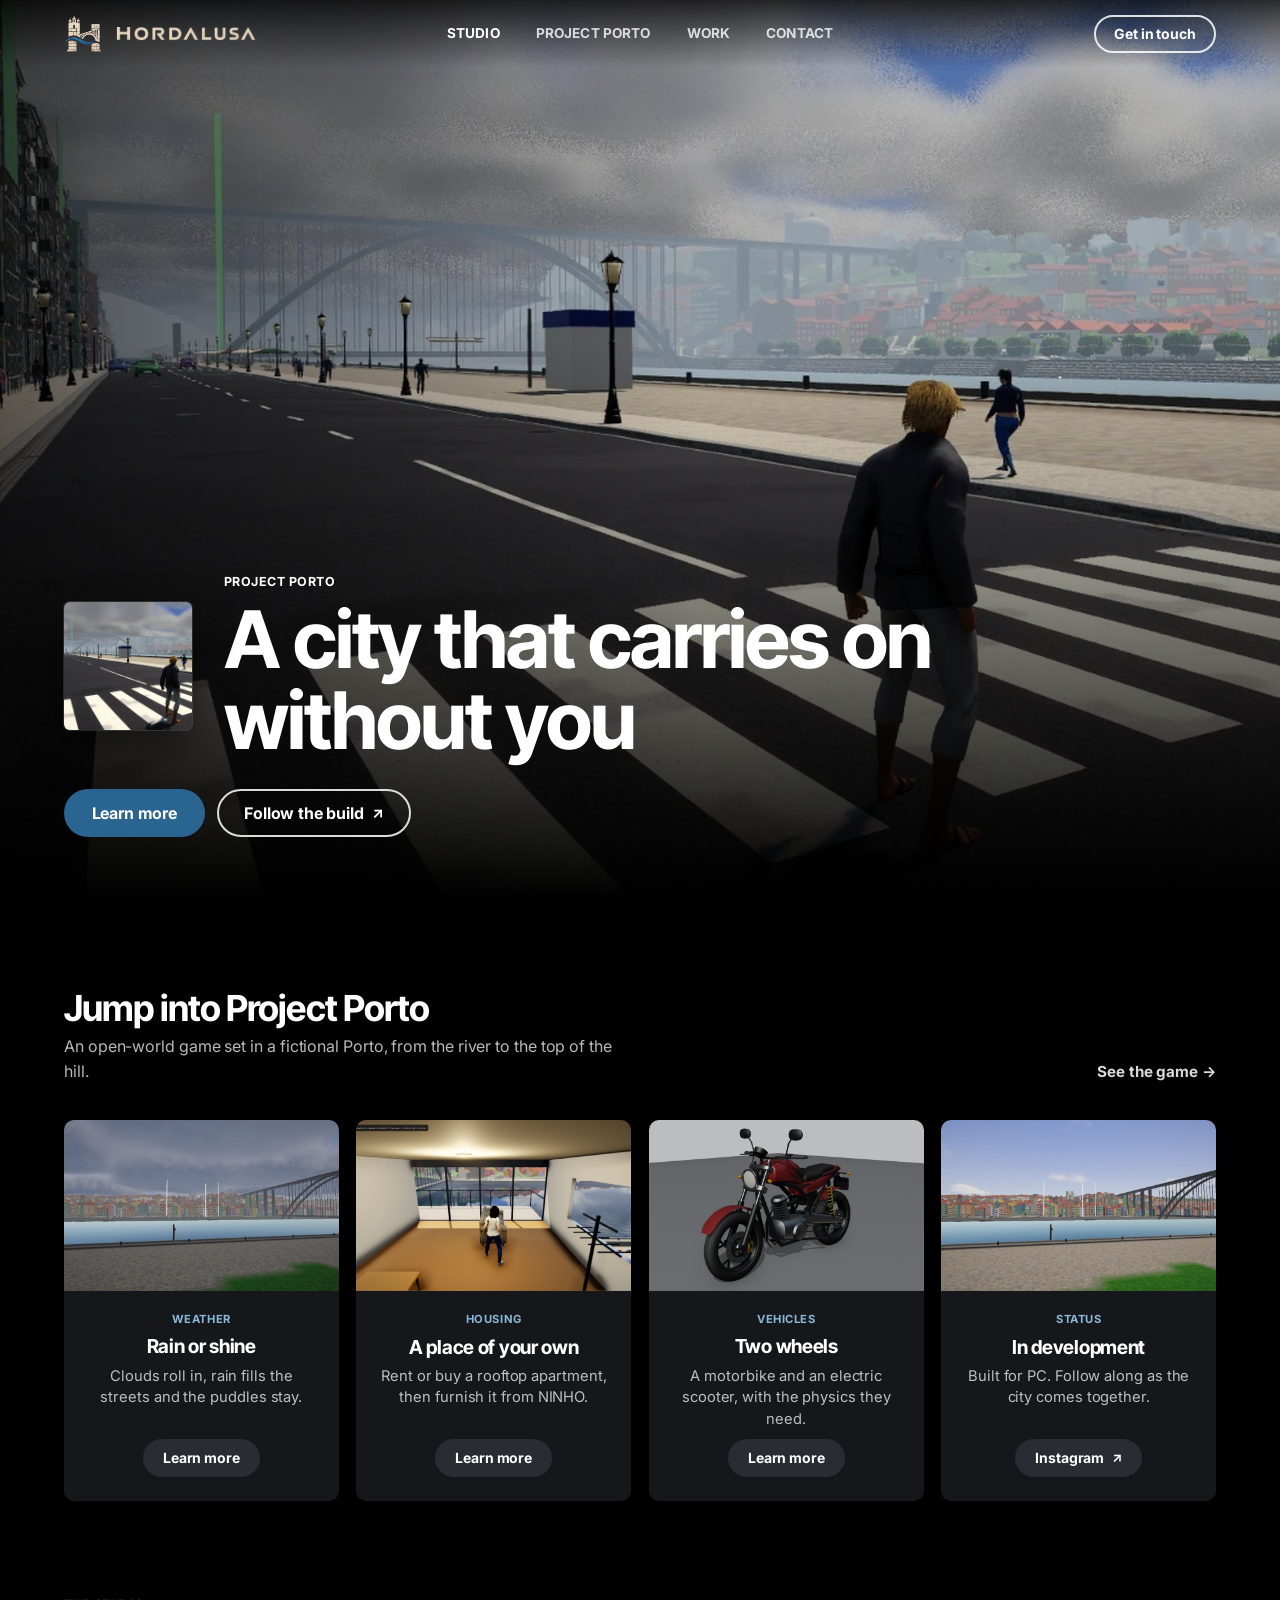
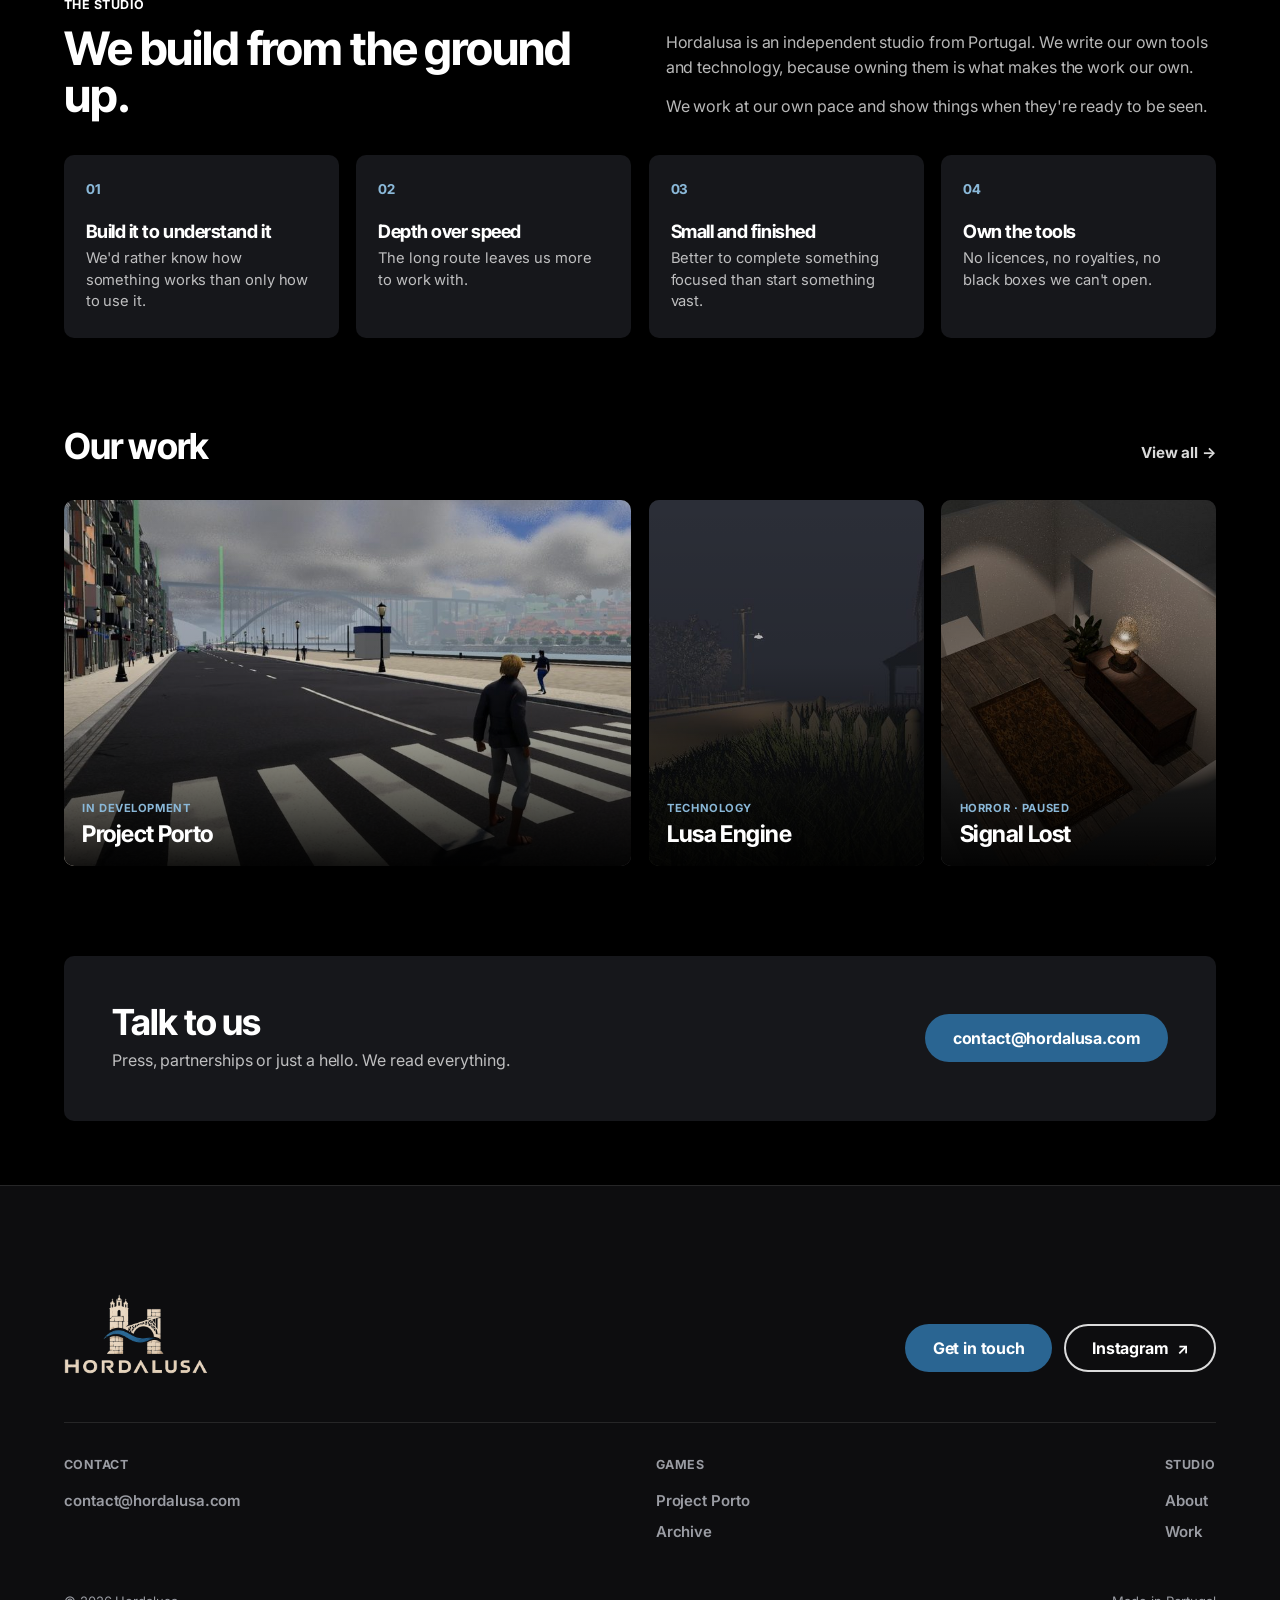
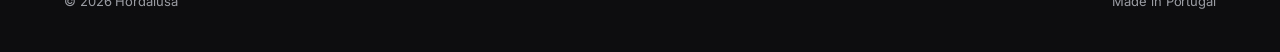
==== commit 12e52ea7: "Project Porto: houses, two wheels, menus and saves" ====
--- a/index.html
+++ b/index.html
@@ -158,21 +158,21 @@
                     </div>
                 </article>
                 <article class="card rise">
-                    <div class="card-media"><img src="thumbs/porto-river-dusk.jpg" alt="The far bank at dusk" loading="lazy" width="960" height="540"></div>
+                    <div class="card-media"><img src="thumbs/porto-house.jpg" alt="Inside your apartment, looking out to the river" loading="lazy" width="960" height="540"></div>
                     <div class="card-body">
-                        <span class="card-tag">Time</span>
-                        <h3>Day into night</h3>
-                        <p>The light changes the whole city, hour by hour.</p>
-                        <a href="porto.html#gallery" class="btn btn-dark btn-sm">See screenshots</a>
+                        <span class="card-tag">Housing</span>
+                        <h3>A place of your own</h3>
+                        <p>Rent or buy a rooftop apartment, then furnish it from NINHO.</p>
+                        <a href="porto.html#new" class="btn btn-dark btn-sm">Learn more</a>
                     </div>
                 </article>
                 <article class="card rise">
-                    <div class="card-media"><img src="thumbs/porto-hill-day.jpg" alt="Tall coloured houses on the hill" loading="lazy" width="960" height="540"></div>
+                    <div class="card-media"><img src="thumbs/porto-bike.jpg" alt="The motorbike, modelled in Blender" loading="lazy" width="960" height="540"></div>
                     <div class="card-body">
-                        <span class="card-tag">The city</span>
-                        <h3>Streets that climb</h3>
-                        <p>Narrow streets, stairways and tall houses above the river.</p>
-                        <a href="porto.html#features" class="btn btn-dark btn-sm">Learn more</a>
+                        <span class="card-tag">Vehicles</span>
+                        <h3>Two wheels</h3>
+                        <p>A motorbike and an electric scooter, with the physics they need.</p>
+                        <a href="porto.html#new" class="btn btn-dark btn-sm">Learn more</a>
                     </div>
                 </article>
                 <article class="card rise">
--- a/style.css
+++ b/style.css
@@ -1069,6 +1069,11 @@
 .log[data-track="game"] .log-track {
     color: rgba(255, 255, 255, 0.82);
     border-color: rgba(255, 255, 255, 0.28);
+}
+
+.log[data-track="porto"] .log-track {
+    color: var(--river-light);
+    border-color: rgba(138, 184, 216, 0.4);
 }
 
 .log[hidden] {
@@ -2295,3 +2300,17 @@
         display: none;
     }
 }
+
+/* Filled buttons in river blue, not stone */
+.btn-primary,
+.go {
+    background: var(--river);
+    color: #fff;
+}
+
+.btn-primary:hover,
+.band:hover .go,
+.go:hover {
+    background: #3576a8;
+    color: #fff;
+}
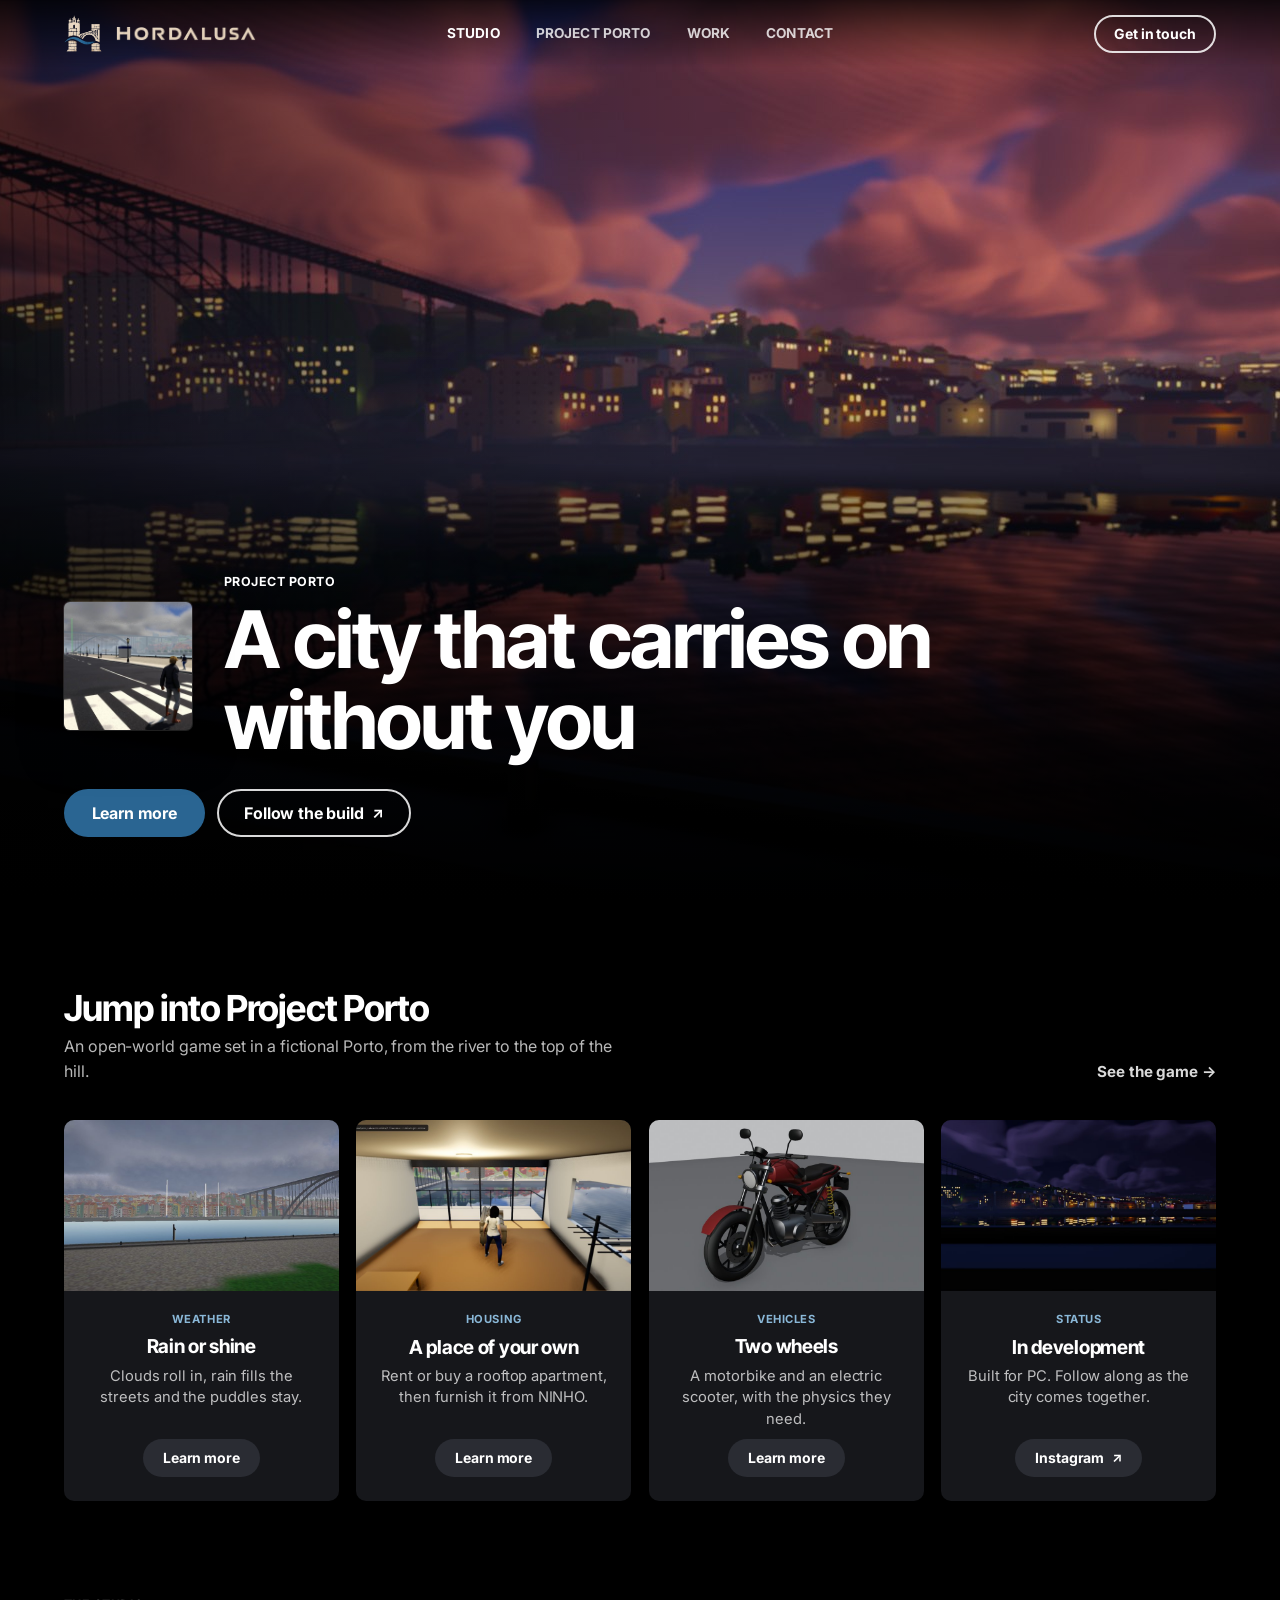
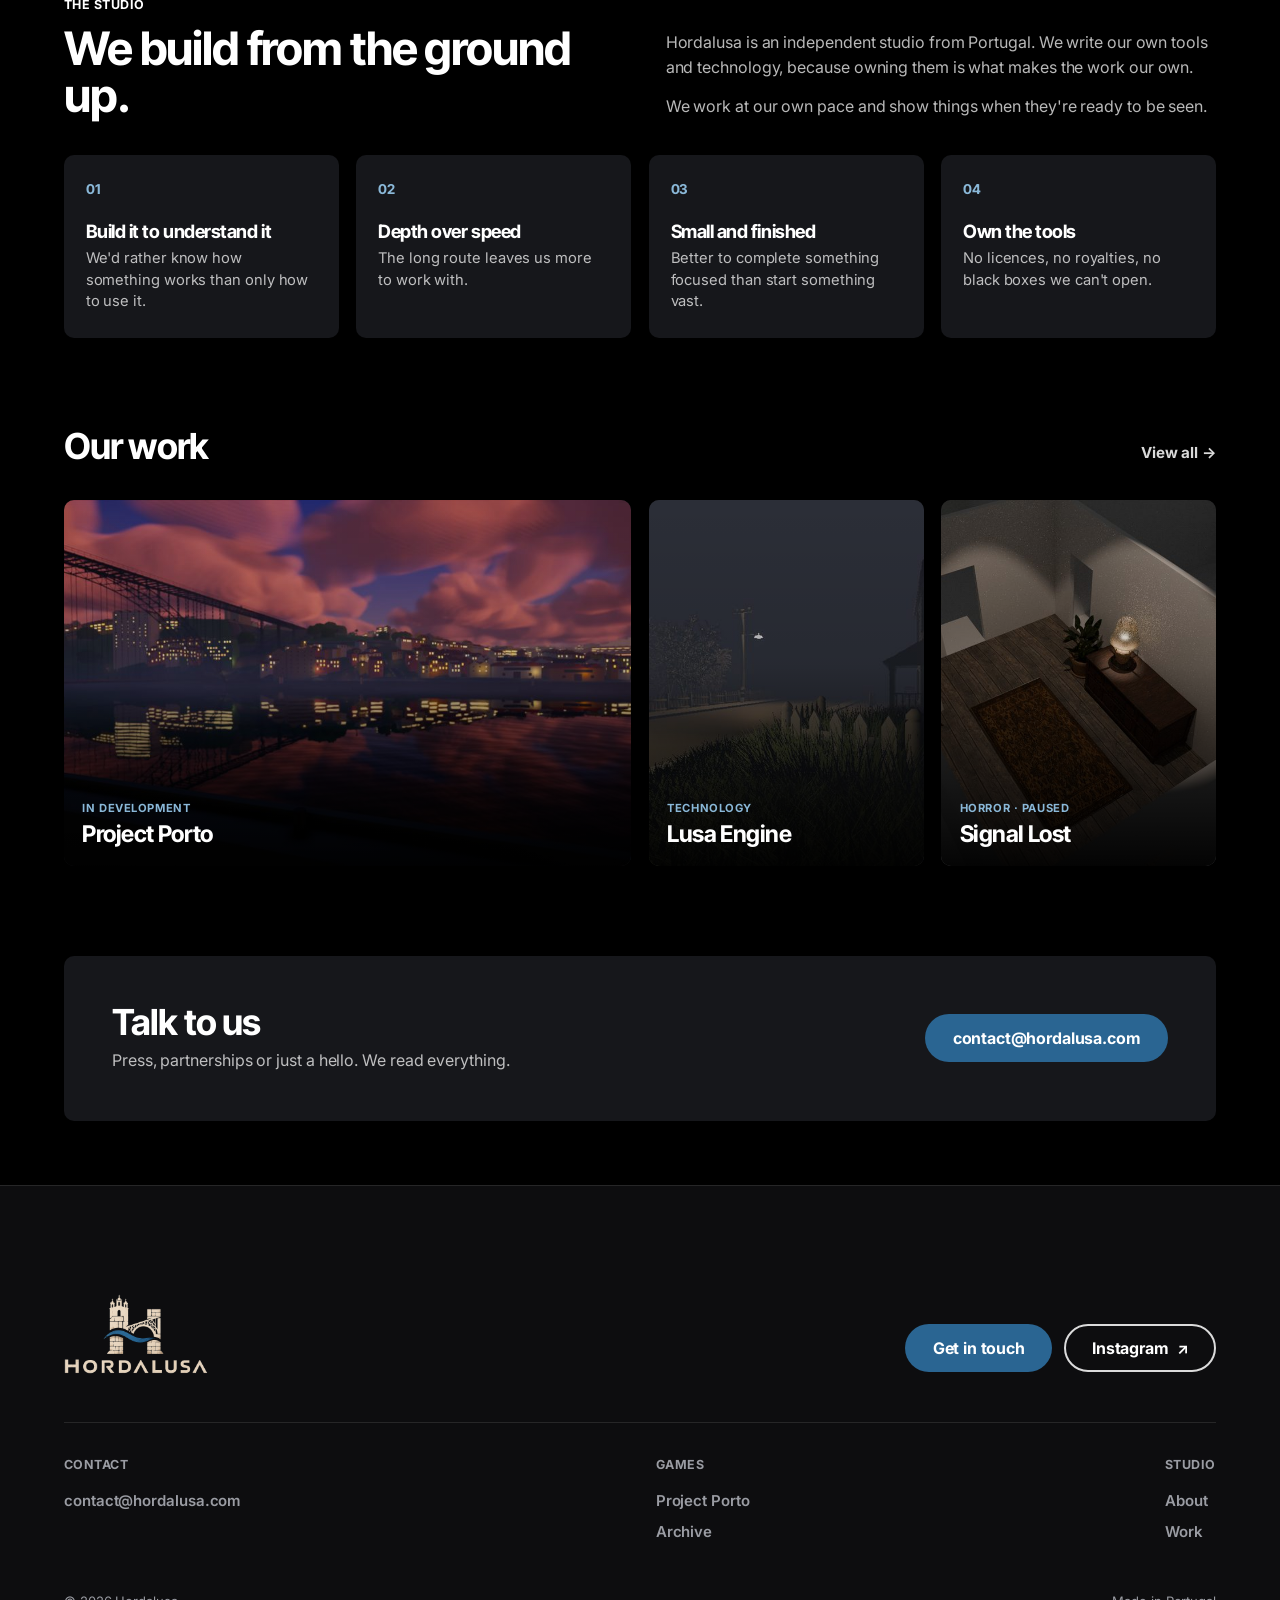
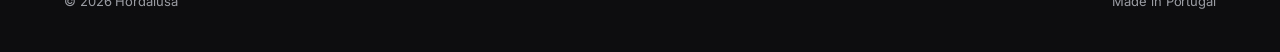
==== commit c8f1d434: "Project Porto: new cinematic dusk and night shots, updated hero, cards and gallery" ====
--- a/index.html
+++ b/index.html
@@ -43,7 +43,7 @@
     <!-- Feature: the game we are making now -->
     <section class="feature">
         <div class="feature-media">
-            <img src="porto/porto-ribeira-walk.jpg" alt="" fetchpriority="high" width="1600" height="900" style="object-position: 85% 60%">
+            <img src="porto/porto-dusk-river.jpg" alt="" fetchpriority="high" width="1600" height="900" style="object-position: 50% 55%">
         </div>
         <div class="feature-body">
             <div class="feature-tile is-porto" aria-hidden="true"></div>
@@ -176,7 +176,7 @@
                     </div>
                 </article>
                 <article class="card rise">
-                    <div class="card-media"><img src="thumbs/porto-river-day.jpg" alt="The Ribeira and the bridge on a clear day" loading="lazy" width="960" height="540"></div>
+                    <div class="card-media"><img src="thumbs/porto-night-river.jpg" alt="The Ribeira across the Douro at night" loading="lazy" width="960" height="540"></div>
                     <div class="card-body">
                         <span class="card-tag">Status</span>
                         <h3>In development</h3>
@@ -220,7 +220,7 @@
             </div>
             <div class="library">
                 <a href="porto.html" class="tile rise is-featured">
-                    <img src="thumbs/porto-ribeira-walk.jpg" alt="Walking the Ribeira quay in Project Porto" loading="lazy">
+                    <img src="thumbs/porto-dusk-river.jpg" alt="The Ribeira at dusk in Project Porto" loading="lazy">
                     <div class="tile-text">
                         <span class="card-tag">In development</span>
                         <h3>Project Porto</h3>
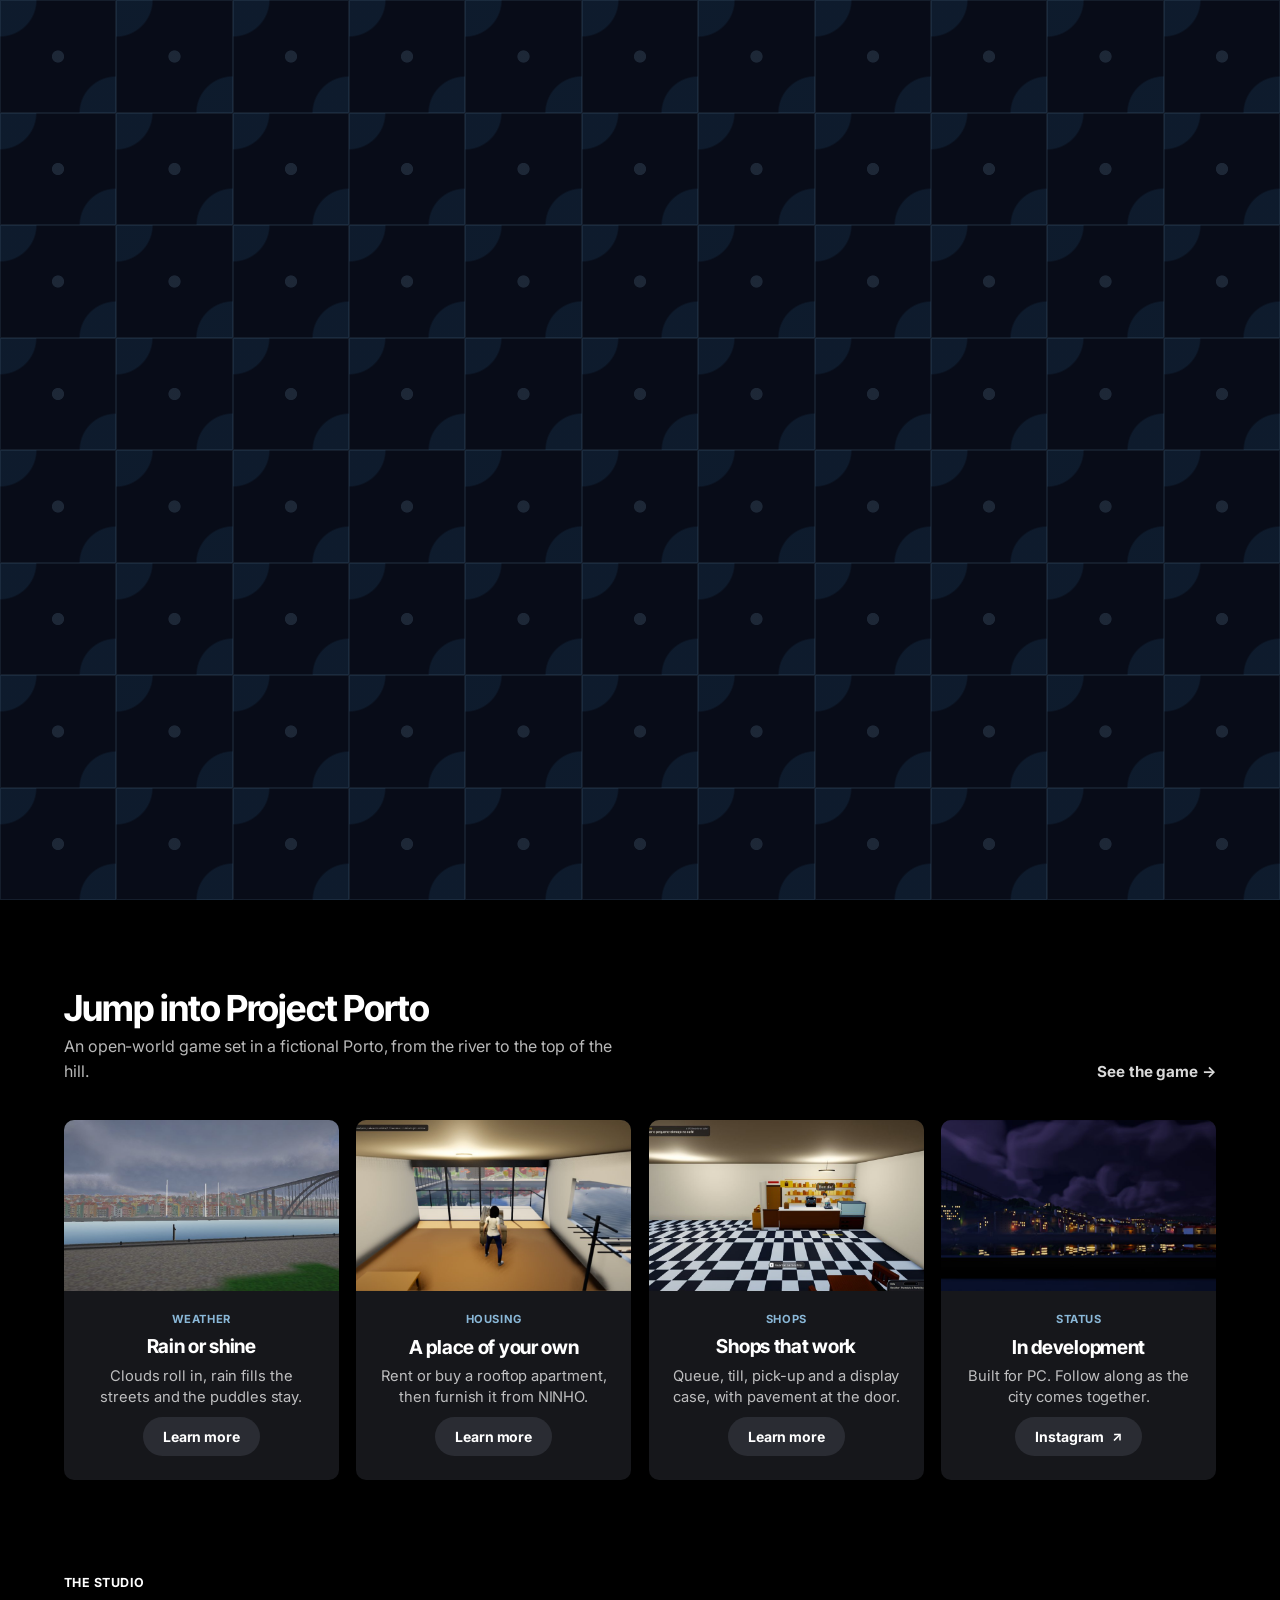
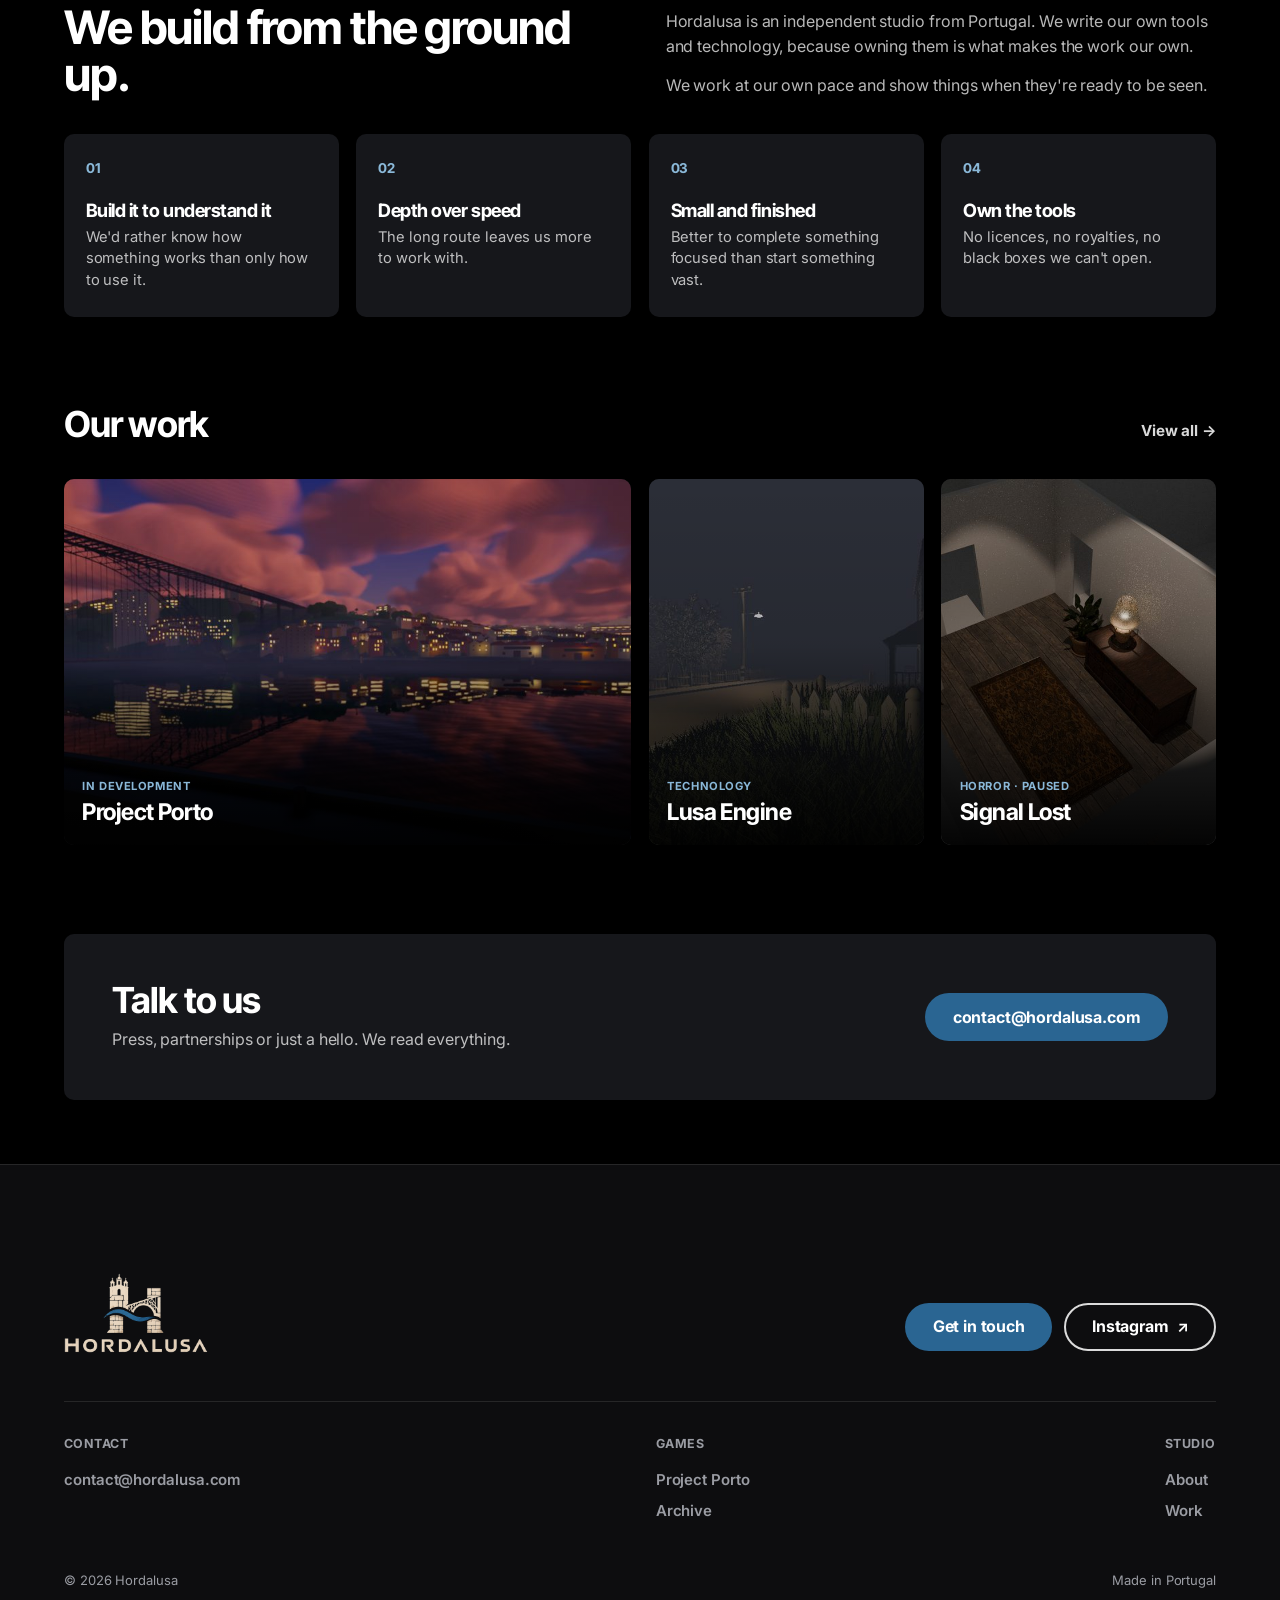
==== commit e2ca9948: "Devlog v1.5 and v1.6: pastry shop by zones, new pavements, light indoors Co-Authored-By: Claude Opus" ====
--- a/index.html
+++ b/index.html
@@ -167,11 +167,11 @@
                     </div>
                 </article>
                 <article class="card rise">
-                    <div class="card-media"><img src="thumbs/porto-bike.jpg" alt="The motorbike, modelled in Blender" loading="lazy" width="960" height="540"></div>
+                    <div class="card-media"><img src="thumbs/porto-pastry-zones.jpg" alt="A pastry shop with its counter and display case" loading="lazy" width="960" height="540"></div>
                     <div class="card-body">
-                        <span class="card-tag">Vehicles</span>
-                        <h3>Two wheels</h3>
-                        <p>A motorbike and an electric scooter, with the physics they need.</p>
+                        <span class="card-tag">Shops</span>
+                        <h3>Shops that work</h3>
+                        <p>Queue, till, pick-up and a display case, with pavement at the door.</p>
                         <a href="porto.html#new" class="btn btn-dark btn-sm">Learn more</a>
                     </div>
                 </article>
--- a/style.css
+++ b/style.css
@@ -676,7 +676,11 @@
 }
 
 /* -----------------------------------------------------------------------------
-   Loader — a herd of Lusitano horses
+   Loader - a Ribeira at dusk, drawn as it loads (see loader.js)
+
+   Every layer starts from its VISIBLE state and the entrance is an animation
+   with fill-mode "both", so removing the animations (reduced motion) leaves a
+   complete, readable screen instead of an empty one.
    -------------------------------------------------------------------------- */
 body.loading {
     overflow: hidden;
@@ -686,202 +690,220 @@
     position: fixed;
     inset: 0;
     z-index: 9999;
-    background: var(--black);
     display: flex;
     flex-direction: column;
     align-items: center;
     justify-content: center;
-    gap: 1.25rem;
-    opacity: 1;
-    transition: opacity 0.6s var(--ease), visibility 0.6s;
+    gap: 1.1rem;
+    overflow: hidden;
+    color: #fff;
+    /* The colour lives in the tiles, so the wipe can open the screen up */
+    background: transparent;
 }
 
 .loader.done {
-    opacity: 0;
     visibility: hidden;
-}
-
-.loader-name {
-    font-family: var(--display);
-    font-weight: 600;
-    font-size: clamp(2.5rem, 9vw, 6rem);
-    line-height: 0.85;
-    letter-spacing: 0.02em;
-    text-transform: uppercase;
-    text-align: center;
-}
-
-.loader-name span {
-    display: block;
-}
-
-.loader-name span:last-child {
-    color: var(--grey-dark);
-}
-
-/* The strip the herd runs across */
-.loader-stage {
+    pointer-events: none;
+    transition: visibility 0s linear 1.2s;
+}
+
+.loader > :not(.loader-tiles):not(.loader-glow):not(.loader-stage) {
     position: relative;
-    width: min(620px, 82vw);
-    margin: 0 auto;
-    height: clamp(96px, 15vh, 140px);
-    overflow: hidden;
-    /* Fade the ends so horses enter and leave rather than pop */
-    mask-image: linear-gradient(to right, transparent, #000 12%, #000 88%, transparent);
-    -webkit-mask-image: linear-gradient(to right, transparent, #000 12%, #000 88%, transparent);
-
-}
-
-.herd {
+    z-index: 3;
+}
+
+/* Azulejo tiles: a grid of small blue-and-white squares that leave outwards */
+.loader-tiles {
     position: absolute;
     inset: 0;
-}
-
-.rank {
+    z-index: 0;
+    display: grid;
+    grid-template-columns: repeat(var(--cols), 1fr);
+    grid-template-rows: repeat(var(--rows), 1fr);
+}
+
+.loader-tiles i {
+    background:
+        radial-gradient(circle at 50% 50%, rgba(138, 184, 216, 0.16) 0 7%, transparent 8%),
+        radial-gradient(circle at 0 0, rgba(42, 101, 146, 0.17) 0 22%, transparent 23%),
+        radial-gradient(circle at 100% 100%, rgba(42, 101, 146, 0.17) 0 22%, transparent 23%),
+        #080c18;
+    box-shadow: inset 0 0 0 1px rgba(138, 184, 216, 0.1);
+    transition: transform 0.7s var(--ease) var(--out), opacity 0.55s ease var(--out);
+}
+
+.loader.done .loader-tiles i {
+    transform: scale(0);
+    opacity: 0;
+}
+
+/* The dusk behind the town */
+.loader-glow {
     position: absolute;
     left: 0;
     right: 0;
+    bottom: 0;
+    height: 70%;
+    z-index: 1;
+    pointer-events: none;
+    background: radial-gradient(ellipse at 50% 100%,
+        rgba(232, 100, 122, 0.62), rgba(118, 62, 148, 0.3) 42%, transparent 72%);
+    animation: loader-glow 2s ease both;
+}
+
+@keyframes loader-glow {
+    from { opacity: 0; transform: translateY(18%); }
+}
+
+/* The mark rises out of the river like a drawing being filled in */
+.loader-mark {
+    width: clamp(84px, 15vw, 130px);
+    height: auto;
+    filter: drop-shadow(0 8px 24px rgba(0, 0, 0, 0.55));
+    animation: loader-mark 1.3s var(--ease) both;
+}
+
+@keyframes loader-mark {
+    from { clip-path: inset(100% 0 0 0); opacity: 0; transform: translateY(14px); }
+    to   { clip-path: inset(0 0 0 0);    opacity: 1; transform: none; }
+}
+
+/* The name is set one letter at a time */
+.loader-name {
+    display: flex;
+    justify-content: center;
+    font-family: var(--display);
+    font-weight: 700;
+    font-size: clamp(1.5rem, 5.2vw, 3.1rem);
+    line-height: 1;
+    letter-spacing: 0.3em;
+    /* The last letter carries trailing space; pull it back to centre the word */
+    margin-right: -0.3em;
+    color: #fff;
+}
+
+.loader-name span {
+    display: inline-block;
+    animation: loader-letter 0.8s var(--ease) both;
+    animation-delay: calc(0.6s + var(--i) * 0.065s);
+}
+
+@keyframes loader-letter {
+    from { opacity: 0; transform: translateY(0.6em); filter: blur(8px); }
+}
+
+.loader-tag {
+    font-family: var(--body);
+    font-weight: 600;
+    font-size: 0.72rem;
+    letter-spacing: 0.42em;
+    margin-right: -0.42em;
+    text-transform: uppercase;
+    color: var(--river-light, #8ab8d8);
+    animation: loader-fade 0.9s ease 1.5s both;
+}
+
+@keyframes loader-fade {
+    from { opacity: 0; transform: translateY(6px); }
+}
+
+/* The Ribeira along the bottom edge */
+.loader-stage {
+    position: absolute;
+    left: 0;
+    right: 0;
+    bottom: 0;
+    height: clamp(120px, 27vh, 250px);
+    z-index: 2;
+    pointer-events: none;
+}
+
+.skyline {
+    display: block;
+    width: 100%;
     height: 100%;
 }
 
-/* Depth: further back means smaller, dimmer and slower */
-.rank-back {
-    bottom: 34%;
-    opacity: 0.28;
-    --size: 44px;
-    --speed: 7.5s;
-}
-
-.rank-mid {
-    bottom: 16%;
-    opacity: 0.55;
-    --size: 62px;
-    --speed: 6s;
-}
-
-.rank-front {
-    bottom: 0;
-    opacity: 1;
-    --size: 82px;
-    --speed: 4.8s;
-}
-
-.runner {
-    position: absolute;
-    bottom: 0;
-    left: 0;
-    /* A negative delay of a fraction of the duration drops each horse in
-       part-way through the loop, which keeps the herd together as a group
-       instead of stacking them at the start line. */
-    animation: run var(--speed) linear infinite;
-    animation-delay: calc(var(--speed) * var(--start));
-}
-
-.horse {
-    width: var(--size);
-    height: auto;
-    display: block;
-    fill: var(--white);
-}
-
-/* The whole animal rises and falls with the stride */
-.horse-rig {
-    animation: bound 0.62s ease-in-out infinite;
-    animation-delay: var(--phase);
-    transform-origin: 60px 44px;
-}
-
-.leg {
-    animation-duration: 0.62s;
-    animation-iteration-count: infinite;
-    animation-timing-function: ease-in-out;
-    animation-delay: var(--phase);
-}
-
-/* A gallop is not a trot: the diagonal pairs are offset, not opposite.
-   Hind legs lead, front legs follow, which is what sells the gait. */
-.leg-nh { animation-name: hind; }
-.leg-oh { animation-name: hind; animation-delay: calc(var(--phase) - 0.09s); }
-.leg-nf { animation-name: fore; animation-delay: calc(var(--phase) - 0.24s); }
-.leg-of { animation-name: fore; animation-delay: calc(var(--phase) - 0.32s); }
-
-/* Hooves sit a shade darker than the coat. Enough to read as feet,
-   not enough to draw attention. */
-.hoof {
-    fill: rgba(0, 0, 0, 0.35);
-}
-
-.tail {
-    animation: tail 1.24s ease-in-out infinite;
-    transform-origin: 24px 40px;
-}
-
-/* Mane and tail move on a slower cycle than the legs — hair lags behind
-   the body rather than matching its rhythm.
-
-   ⚠️ The mane must NOT rotate. It is anchored to the crest of the neck at
-   both ends, and the poll end sits ~30 units from any sensible pivot — even
-   a few degrees swings it clear of the neck and it reads as detached.
-   A small vertical lift keeps it alive without breaking the join. */
-.mane {
-    animation: mane 1.02s ease-in-out infinite;
-}
-
-@keyframes mane {
-    0%, 100% { transform: translateY(0); }
-    45%      { transform: translateY(-1px); }
-}
-
-@keyframes run {
-    from { left: -22%; }
-    to   { left: 112%; }
-}
-
-@keyframes bound {
-    0%, 100% { transform: translateY(0) rotate(0deg); }
-    30%      { transform: translateY(-7px) rotate(-2.5deg); }
-    60%      { transform: translateY(-2px) rotate(1.5deg); }
-}
-
-@keyframes hind {
-    0%, 100% { transform: rotate(-34deg); }
-    35%      { transform: rotate(28deg); }
-    70%      { transform: rotate(6deg); }
-}
-
-@keyframes fore {
-    0%, 100% { transform: rotate(30deg); }
-    35%      { transform: rotate(-32deg); }
-    70%      { transform: rotate(-6deg); }
-}
-
-@keyframes tail {
-    0%, 100% { transform: rotate(0deg); }
-    50%      { transform: rotate(-11deg); }
-}
-
-/* Thin progress hairline under the herd */
+.house {
+    transform-box: fill-box;
+    transform-origin: 50% 100%;
+    animation: loader-house 0.9s var(--ease) both;
+    animation-delay: calc(0.25s + var(--d));
+}
+
+@keyframes loader-house {
+    from { transform: scaleY(0); }
+}
+
+/* Windows come on one by one, with a little glow */
+.lights {
+    filter: drop-shadow(0 0 3px rgba(255, 196, 108, 0.85));
+}
+
+.win {
+    fill: #ffd98a;
+    animation: loader-win 0.7s ease both;
+    animation-delay: calc(1s + var(--t));
+}
+
+@keyframes loader-win {
+    from { opacity: 0; }
+    40%  { opacity: 1; }
+    55%  { opacity: 0.55; }
+}
+
+/* The Douro, with the town reflected in it */
+.mirror {
+    opacity: 0.2;
+}
+
+.river {
+    fill: #0b1a33;
+    opacity: 0.8;
+}
+
+.waves path {
+    fill: none;
+    stroke: rgba(138, 184, 216, 0.38);
+    stroke-width: 1.2;
+    animation: loader-wave 3.2s linear infinite;
+    animation-delay: calc(var(--w) * -1.1s);
+}
+
+@keyframes loader-wave {
+    to { transform: translateX(-120px); }
+}
+
+/* Thin progress hairline under the name */
 .loader-line {
-    width: min(240px, 50vw);
+    width: min(220px, 50vw);
     height: 1px;
     background: rgba(255, 255, 255, 0.16);
     position: relative;
     overflow: hidden;
+    animation: loader-fade 0.8s ease 1.1s both;
 }
 
 .loader-line::after {
     content: '';
     position: absolute;
     inset: 0;
-    background: var(--white);
+    background: var(--river-light, #8ab8d8);
     transform: translateX(-100%);
-    /* Matched to how long the loader actually holds. A sweep slower than the
-       curtain reads as a bar that never finished. */
-    animation: sweep 0.9s var(--ease) infinite;
+    animation: sweep 1.3s var(--ease) infinite;
 }
 
 @keyframes sweep {
     to { transform: translateX(100%); }
+}
+
+/* Leaving: the content fades, then the tiles go (the tiles are driven by .done) */
+.loader.leaving > :not(.loader-tiles) {
+    animation: loader-leave 0.38s ease forwards;
+}
+
+@keyframes loader-leave {
+    to { opacity: 0; transform: scale(0.97); }
 }
 
 /* -----------------------------------------------------------------------------
@@ -1285,10 +1307,10 @@
         scroll-behavior: auto;
     }
 
-    /* A galloping herd is a lot of movement. For anyone who has asked the
-       system for less of it, show the name and nothing that moves. */
-    .loader-stage,
-    .loader-line {
+    /* For anyone who has asked the system for less movement, show the logo,
+       the name and the still town, and drop the parts that keep moving. */
+    .loader-line,
+    .waves {
         display: none;
     }
 }
@@ -2314,3 +2336,98 @@
     background: #3576a8;
     color: #fff;
 }
+
+/* ---- Gallery mosaic (porto.html): blocks of different sizes, captions on hover ---- */
+.gallery.gallery-mosaic {
+    grid-template-columns: repeat(4, minmax(0, 1fr));
+    grid-auto-rows: clamp(7rem, 15vw, 13rem);
+    grid-auto-flow: dense;
+}
+
+.gallery-mosaic figure {
+    position: relative;
+    isolation: isolate;
+}
+
+.gallery-mosaic .big  { grid-column: span 2; grid-row: span 2; }
+.gallery-mosaic .wide { grid-column: span 2; grid-row: span 1; }
+.gallery-mosaic .tall { grid-column: span 1; grid-row: span 2; }
+
+.gallery-mosaic img,
+.gallery-mosaic .wide img {
+    position: absolute;
+    inset: 0;
+    width: 100%;
+    height: 100%;
+    aspect-ratio: auto;
+    object-fit: cover;
+    transform: scale(1.001);
+    transition: transform 1.1s var(--ease), filter 0.5s ease;
+}
+
+.gallery-mosaic figure:hover img,
+.gallery-mosaic figure:focus-within img {
+    transform: scale(1.07);
+}
+
+.gallery-mosaic figure::after {
+    content: "";
+    position: absolute;
+    inset: 0;
+    z-index: 1;
+    background: linear-gradient(to top, rgba(8, 10, 18, 0.72), rgba(8, 10, 18, 0) 55%);
+    opacity: 0;
+    transition: opacity 0.4s ease;
+    pointer-events: none;
+}
+
+.gallery-mosaic figcaption {
+    position: absolute;
+    left: 0.9rem;
+    right: 0.9rem;
+    bottom: 0.8rem;
+    z-index: 2;
+    color: #fff;
+    font-family: "Inter Tight", "Inter", sans-serif;
+    font-weight: 700;
+    font-size: clamp(0.8rem, 1.1vw, 1rem);
+    letter-spacing: 0.01em;
+    transform: translateY(8px);
+    opacity: 0;
+    transition: opacity 0.4s ease, transform 0.5s var(--ease);
+    pointer-events: none;
+}
+
+.gallery-mosaic figure:hover::after,
+.gallery-mosaic figure:hover figcaption,
+.gallery-mosaic figure:focus-within::after,
+.gallery-mosaic figure:focus-within figcaption {
+    opacity: 1;
+    transform: none;
+}
+
+/* Touch screens have no hover: keep the captions visible */
+@media (hover: none) {
+    .gallery-mosaic figure::after,
+    .gallery-mosaic figcaption {
+        opacity: 1;
+        transform: none;
+    }
+}
+
+@media (max-width: 800px) {
+    .gallery.gallery-mosaic {
+        grid-template-columns: 1fr 1fr;
+        grid-auto-rows: clamp(7rem, 30vw, 12rem);
+    }
+
+    .gallery-mosaic .big  { grid-column: 1 / -1; grid-row: span 2; }
+    .gallery-mosaic .wide { grid-column: 1 / -1; grid-row: span 1; }
+    .gallery-mosaic .tall { grid-column: span 1; grid-row: span 2; }
+
+    .gallery-mosaic .wide img,
+    .gallery-mosaic img {
+        position: absolute;
+        height: 100%;
+    }
+}
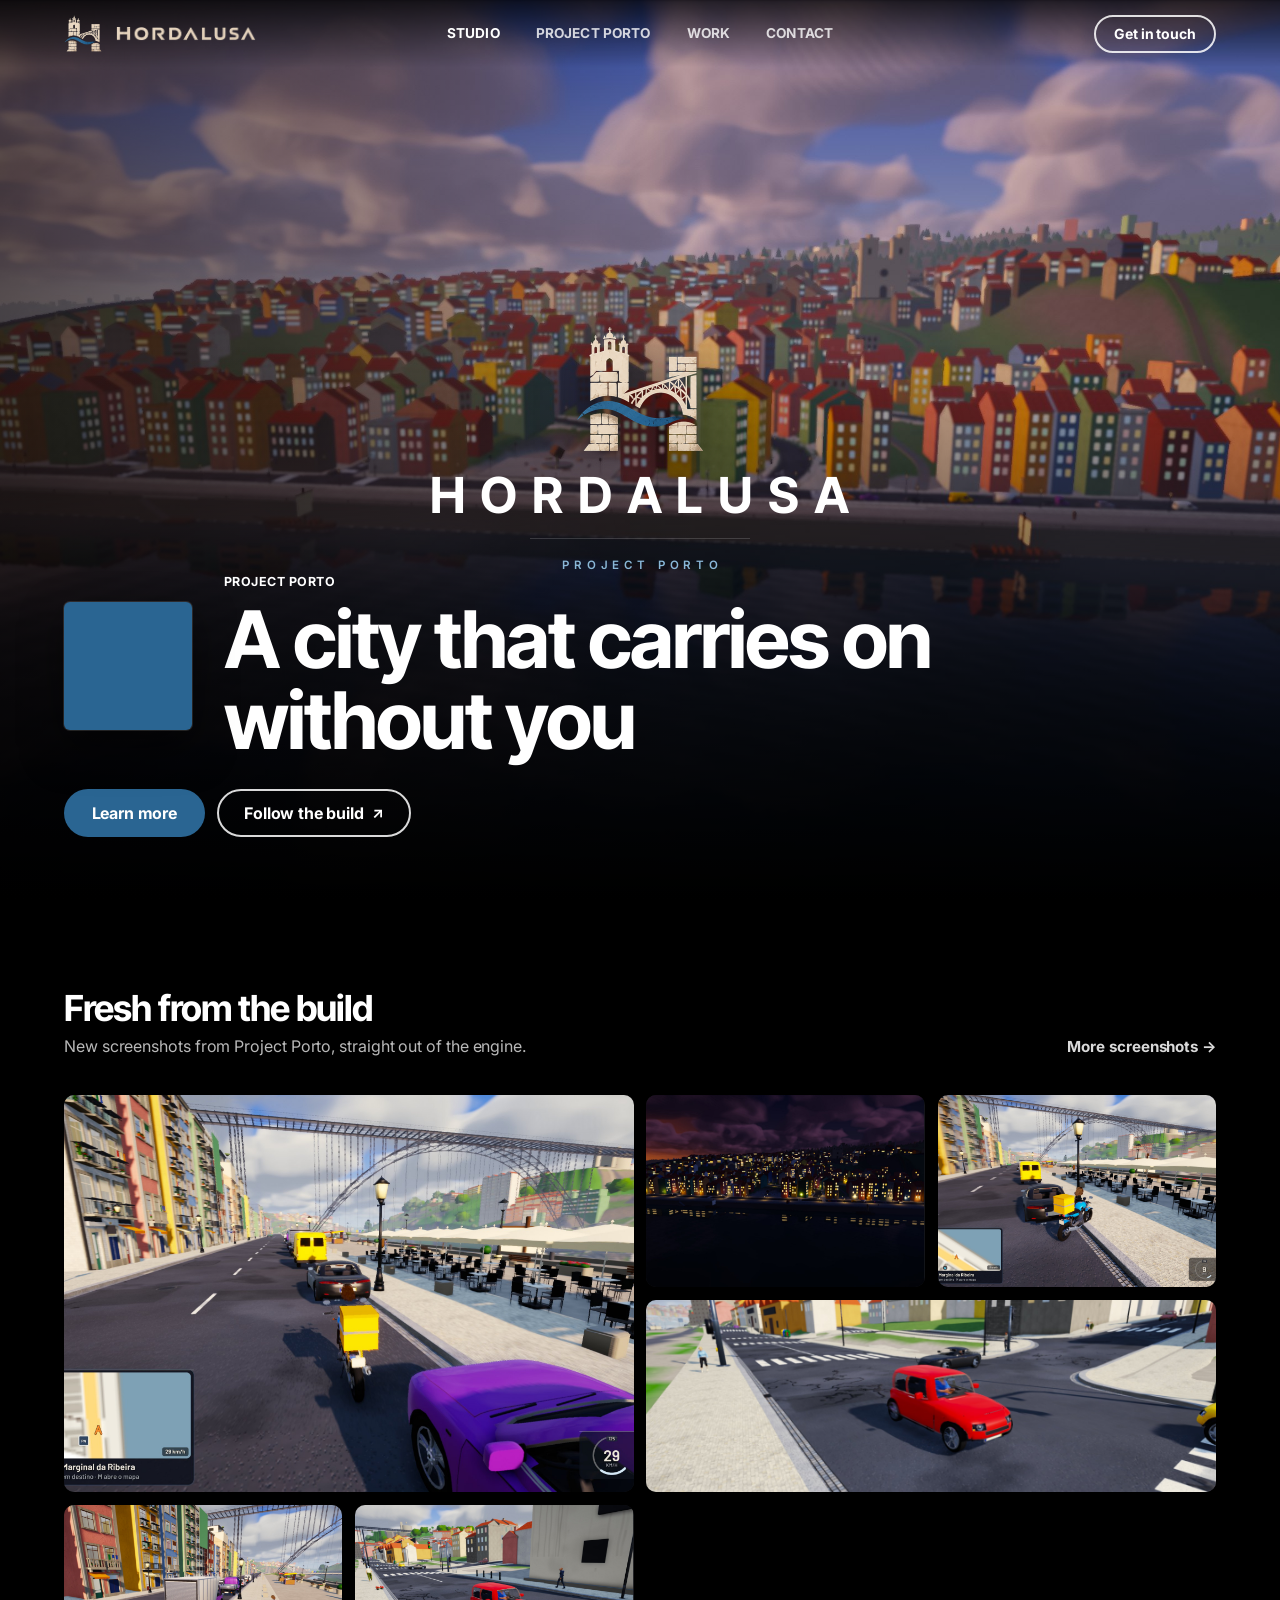
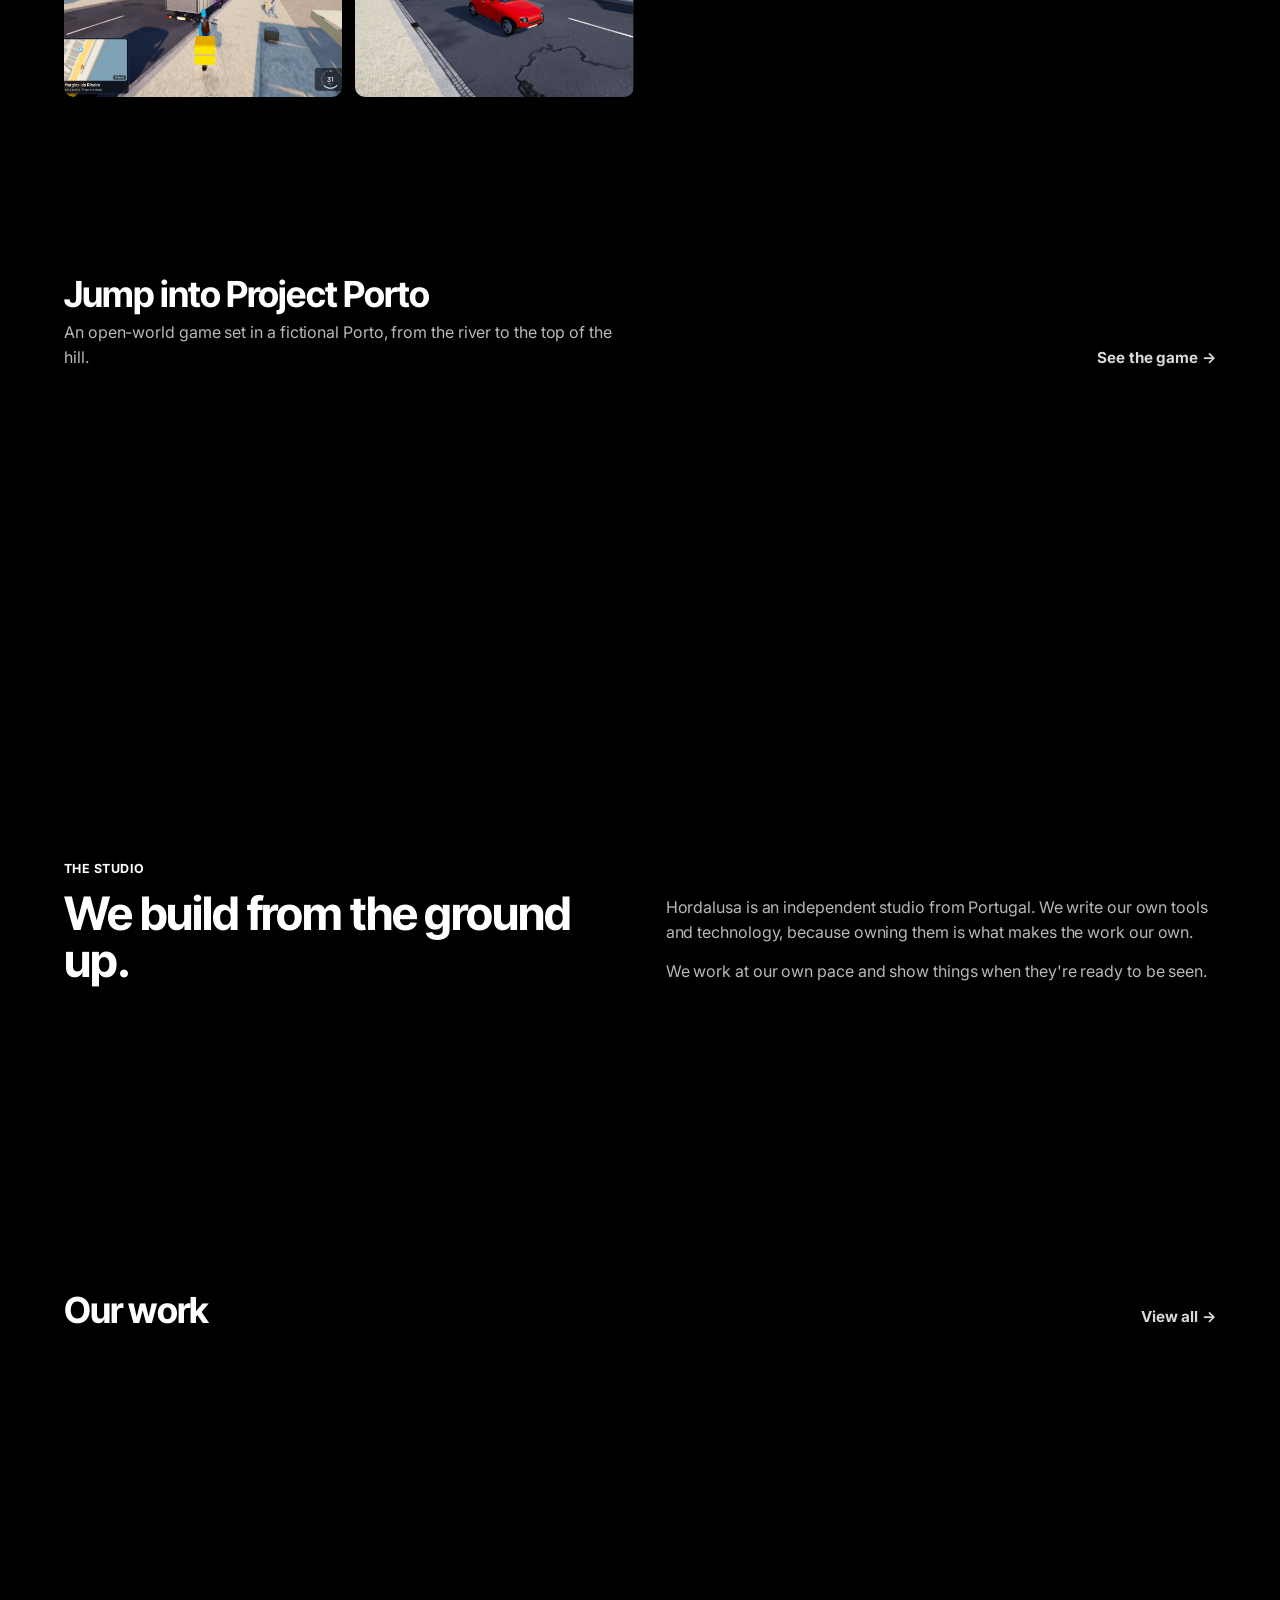
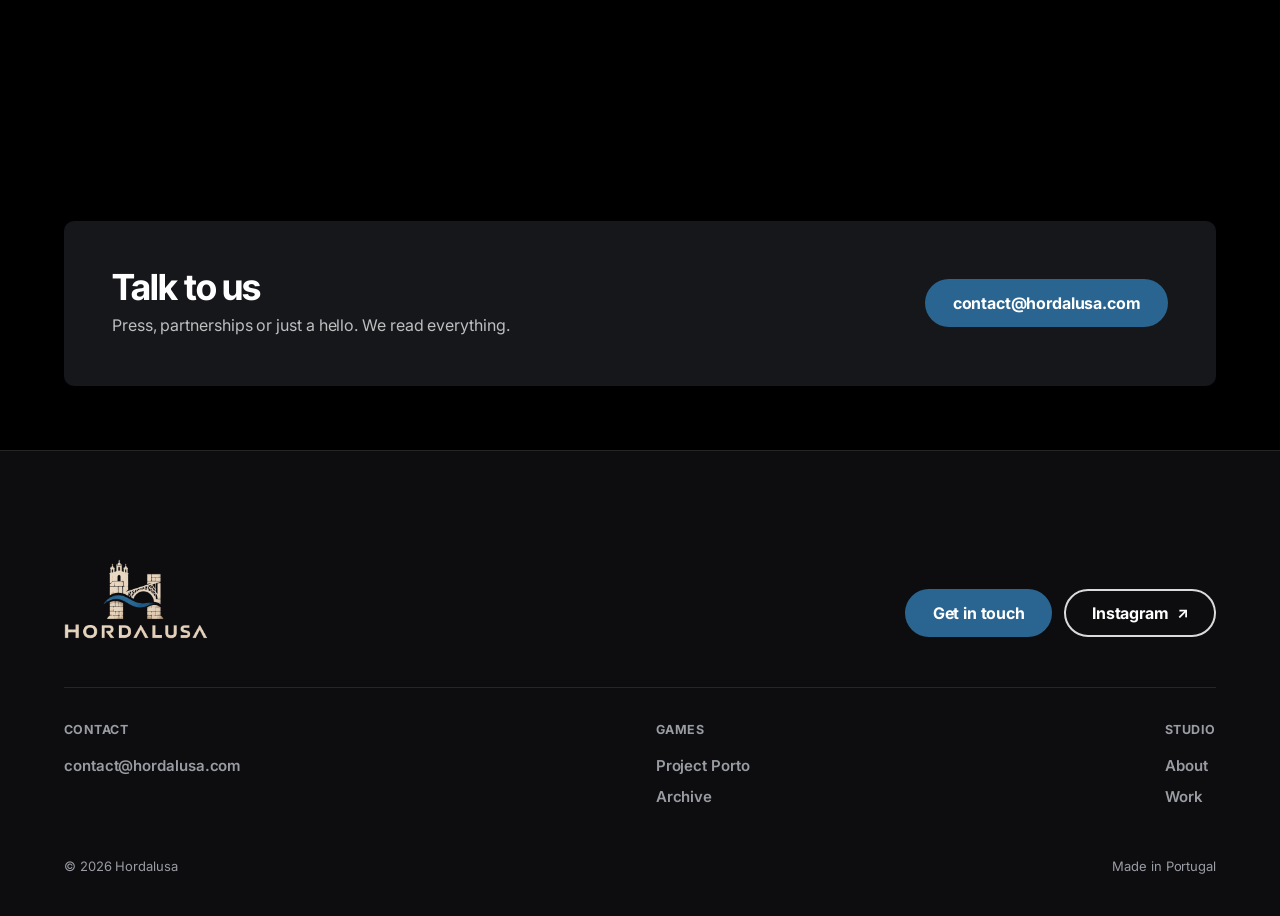
==== commit 905cff5b: "Fresh screenshots at 2560x1440: riding the Marginal, the Ribeira at dusk and night; drop outdated sh" ====
--- a/index.html
+++ b/index.html
@@ -43,7 +43,7 @@
     <!-- Feature: the game we are making now -->
     <section class="feature">
         <div class="feature-media">
-            <img src="porto/porto-dusk-river.jpg" alt="" fetchpriority="high" width="1600" height="900" style="object-position: 50% 55%">
+            <img src="porto/porto-horizon-dusk.jpg" alt="" fetchpriority="high" width="2560" height="1440" style="object-position: 50% 50%">
         </div>
         <div class="feature-body">
             <div class="feature-tile is-porto" aria-hidden="true"></div>
@@ -54,6 +54,27 @@
             <div class="btns">
                 <a href="porto.html" class="btn btn-primary">Learn more</a>
                 <a href="https://instagram.com/hordalusa" target="_blank" rel="noopener" class="btn btn-ghost">Follow the build <span class="ext" aria-hidden="true">&#8599;</span></a>
+            </div>
+        </div>
+    </section>
+
+
+    <section class="section" id="fresh">
+        <div class="wrap">
+            <div class="section-head">
+                <div>
+                    <h2>Fresh from the build</h2>
+                    <p>New screenshots from Project Porto, straight out of the engine.</p>
+                </div>
+                <a href="porto.html#fresh" class="link-arrow">More screenshots &rarr;</a>
+            </div>
+            <div class="gallery gallery-mosaic">
+                <figure class="rise big"><img src="porto/porto-ride-bridge.jpg" alt="Riding a motorbike along the Marginal, traffic ahead and the bridge behind" loading="lazy" width="2560" height="1440" style="object-position: 50% 50%"><figcaption>Riding the Marginal</figcaption></figure>
+                <figure class="rise"><img src="porto/porto-horizon-night.jpg" alt="The Ribeira across the Douro at night, thousands of lit windows" loading="lazy" width="2560" height="1440" style="object-position: 50% 50%"><figcaption>The hill at night</figcaption></figure>
+                <figure class="rise"><img src="porto/porto-ride-traffic.jpg" alt="Weaving through traffic on the quay, café terraces on the right" loading="lazy" width="2560" height="1440" style="object-position: 50% 50%"><figcaption>Rush hour on the quay</figcaption></figure>
+                <figure class="rise wide"><img src="porto/porto-crossroads.jpg" alt="A red car crossing a junction, pedestrians on the pavements" loading="lazy" width="2560" height="1440" style="object-position: 50% 50%"><figcaption>At the junction</figcaption></figure>
+                <figure class="rise"><img src="porto/porto-ride-quay.jpg" alt="A delivery bike on the quay, a lorry and pedestrians alongside" loading="lazy" width="2560" height="1440" style="object-position: 50% 50%"><figcaption>Deliveries</figcaption></figure>
+                <figure class="rise"><img src="porto/porto-red-car-new.jpg" alt="A red car on a street with new pavements" loading="lazy" width="2560" height="1440" style="object-position: 50% 50%"><figcaption>New pavements</figcaption></figure>
             </div>
         </div>
     </section>
@@ -149,7 +170,7 @@
             </div>
             <div class="cards">
                 <article class="card rise">
-                    <div class="card-media"><img src="thumbs/porto-rain.jpg" alt="Rain over the Douro and the bridge" loading="lazy" width="960" height="540"></div>
+                    <div class="card-media"><img src="thumbs/porto-horizon-night.jpg" alt="The Ribeira at night across the Douro" loading="lazy" width="960" height="540"></div>
                     <div class="card-body">
                         <span class="card-tag">Weather</span>
                         <h3>Rain or shine</h3>
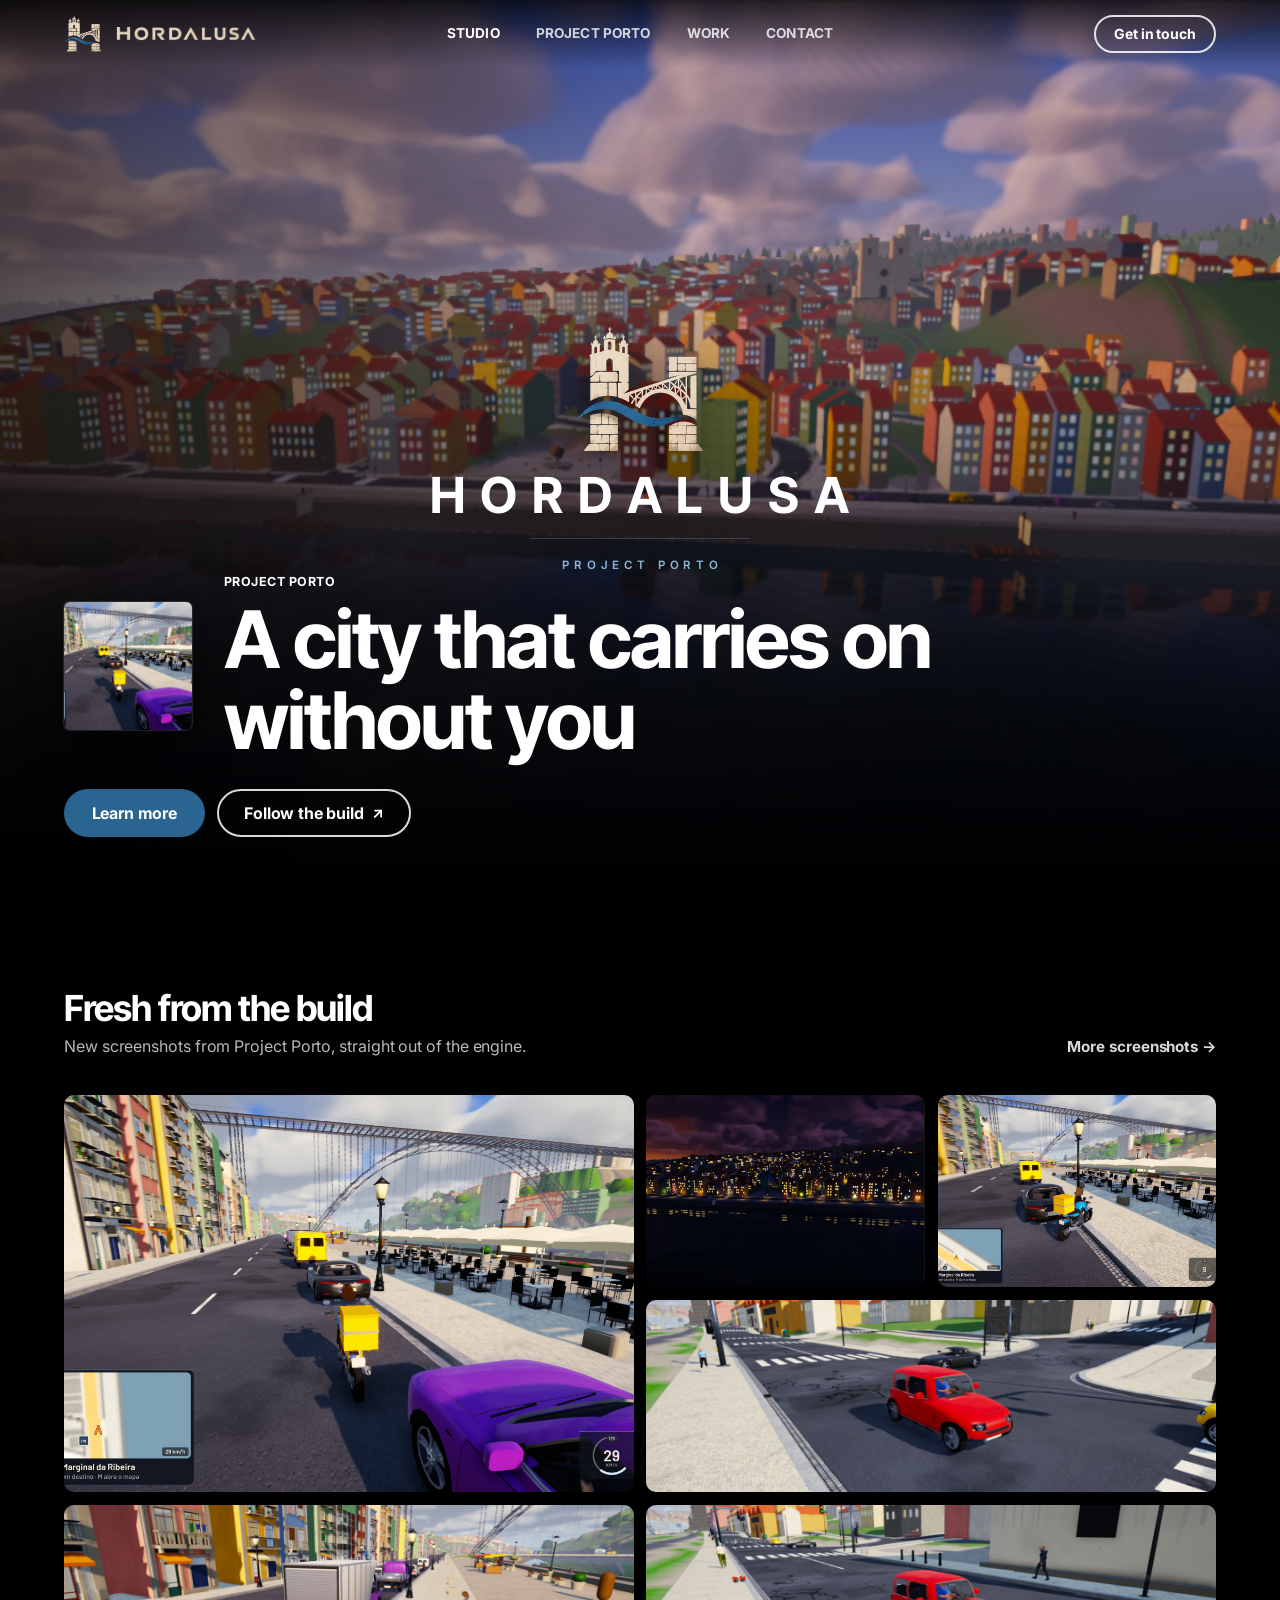
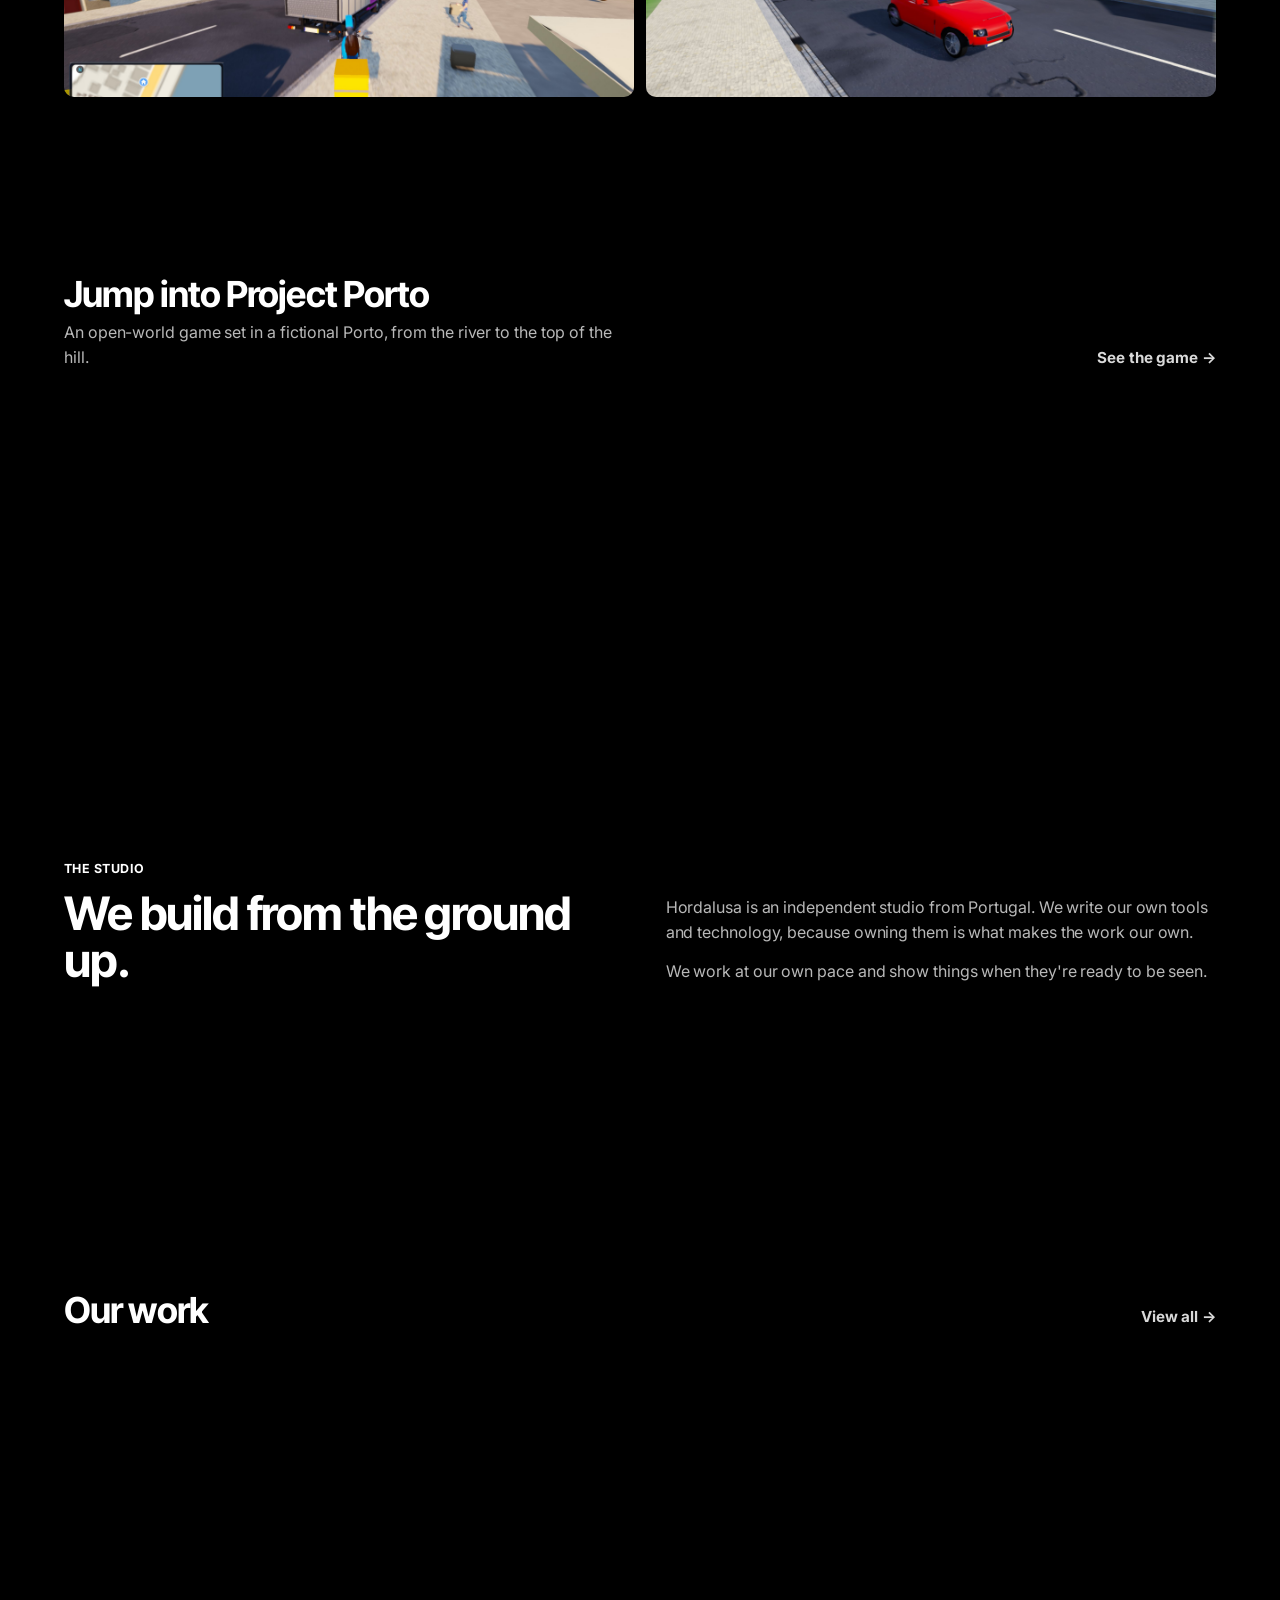
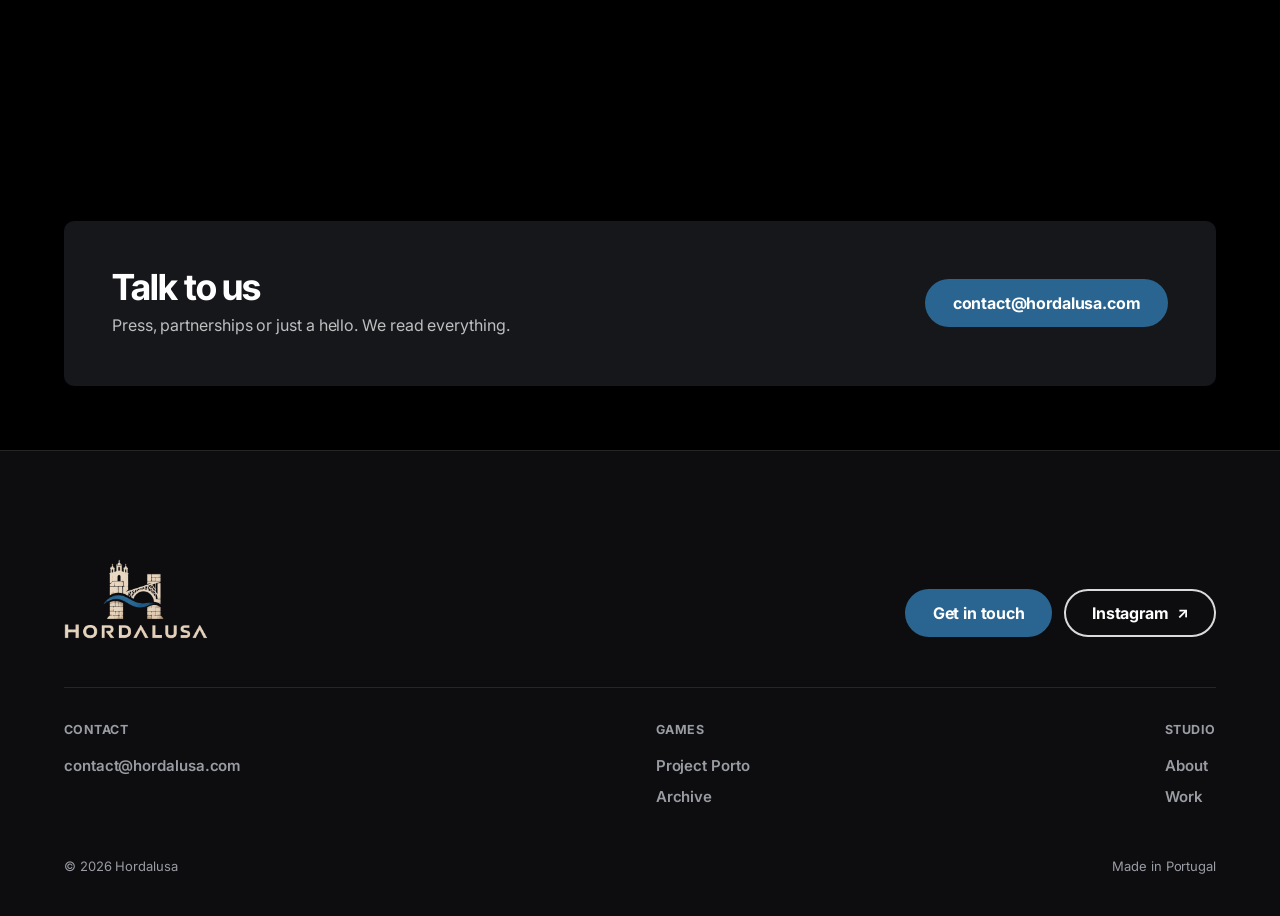
==== commit 0217c98c: "Site fixes: restore Porto feature tile image, fill mosaic gaps, fresher cards, cache-busting stylesh" ====
--- a/index.html
+++ b/index.html
@@ -12,7 +12,7 @@
     <link rel="preconnect" href="https://fonts.googleapis.com">
     <link rel="preconnect" href="https://fonts.gstatic.com" crossorigin>
     <link href="https://fonts.googleapis.com/css2?family=Inter+Tight:wght@600;700;800&family=Inter:wght@400;500;600;700&display=swap" rel="stylesheet">
-    <link rel="stylesheet" href="style.css">
+    <link rel="stylesheet" href="style.css?v=20261112">
     <script src="script.js" defer></script>
     <script src="loader.js" defer></script>
 </head>
@@ -73,8 +73,8 @@
                 <figure class="rise"><img src="porto/porto-horizon-night.jpg" alt="The Ribeira across the Douro at night, thousands of lit windows" loading="lazy" width="2560" height="1440" style="object-position: 50% 50%"><figcaption>The hill at night</figcaption></figure>
                 <figure class="rise"><img src="porto/porto-ride-traffic.jpg" alt="Weaving through traffic on the quay, café terraces on the right" loading="lazy" width="2560" height="1440" style="object-position: 50% 50%"><figcaption>Rush hour on the quay</figcaption></figure>
                 <figure class="rise wide"><img src="porto/porto-crossroads.jpg" alt="A red car crossing a junction, pedestrians on the pavements" loading="lazy" width="2560" height="1440" style="object-position: 50% 50%"><figcaption>At the junction</figcaption></figure>
-                <figure class="rise"><img src="porto/porto-ride-quay.jpg" alt="A delivery bike on the quay, a lorry and pedestrians alongside" loading="lazy" width="2560" height="1440" style="object-position: 50% 50%"><figcaption>Deliveries</figcaption></figure>
-                <figure class="rise"><img src="porto/porto-red-car-new.jpg" alt="A red car on a street with new pavements" loading="lazy" width="2560" height="1440" style="object-position: 50% 50%"><figcaption>New pavements</figcaption></figure>
+                <figure class="rise wide"><img src="porto/porto-ride-quay.jpg" alt="A delivery bike on the quay, a lorry and pedestrians alongside" loading="lazy" width="2560" height="1440" style="object-position: 50% 50%"><figcaption>Deliveries</figcaption></figure>
+                <figure class="rise wide"><img src="porto/porto-red-car-new.jpg" alt="A red car on a street with new pavements" loading="lazy" width="2560" height="1440" style="object-position: 50% 50%"><figcaption>New pavements</figcaption></figure>
             </div>
         </div>
     </section>
@@ -170,7 +170,7 @@
             </div>
             <div class="cards">
                 <article class="card rise">
-                    <div class="card-media"><img src="thumbs/porto-horizon-night.jpg" alt="The Ribeira at night across the Douro" loading="lazy" width="960" height="540"></div>
+                    <div class="card-media"><img src="thumbs/porto-dusk-street.jpg" alt="Tall houses at dusk under a pink, cloudy sky" loading="lazy" width="960" height="540"></div>
                     <div class="card-body">
                         <span class="card-tag">Weather</span>
                         <h3>Rain or shine</h3>
--- a/style.css
+++ b/style.css
@@ -1665,7 +1665,7 @@
 }
 
 .feature-tile.is-porto {
-    background: var(--river) url("thumbs/porto-ribeira-walk.jpg") 62% 70% / cover no-repeat;
+    background: var(--river) url("thumbs/porto-ride-bridge.jpg") 62% 55% / cover no-repeat;
     position: relative;
     overflow: hidden;
 }
